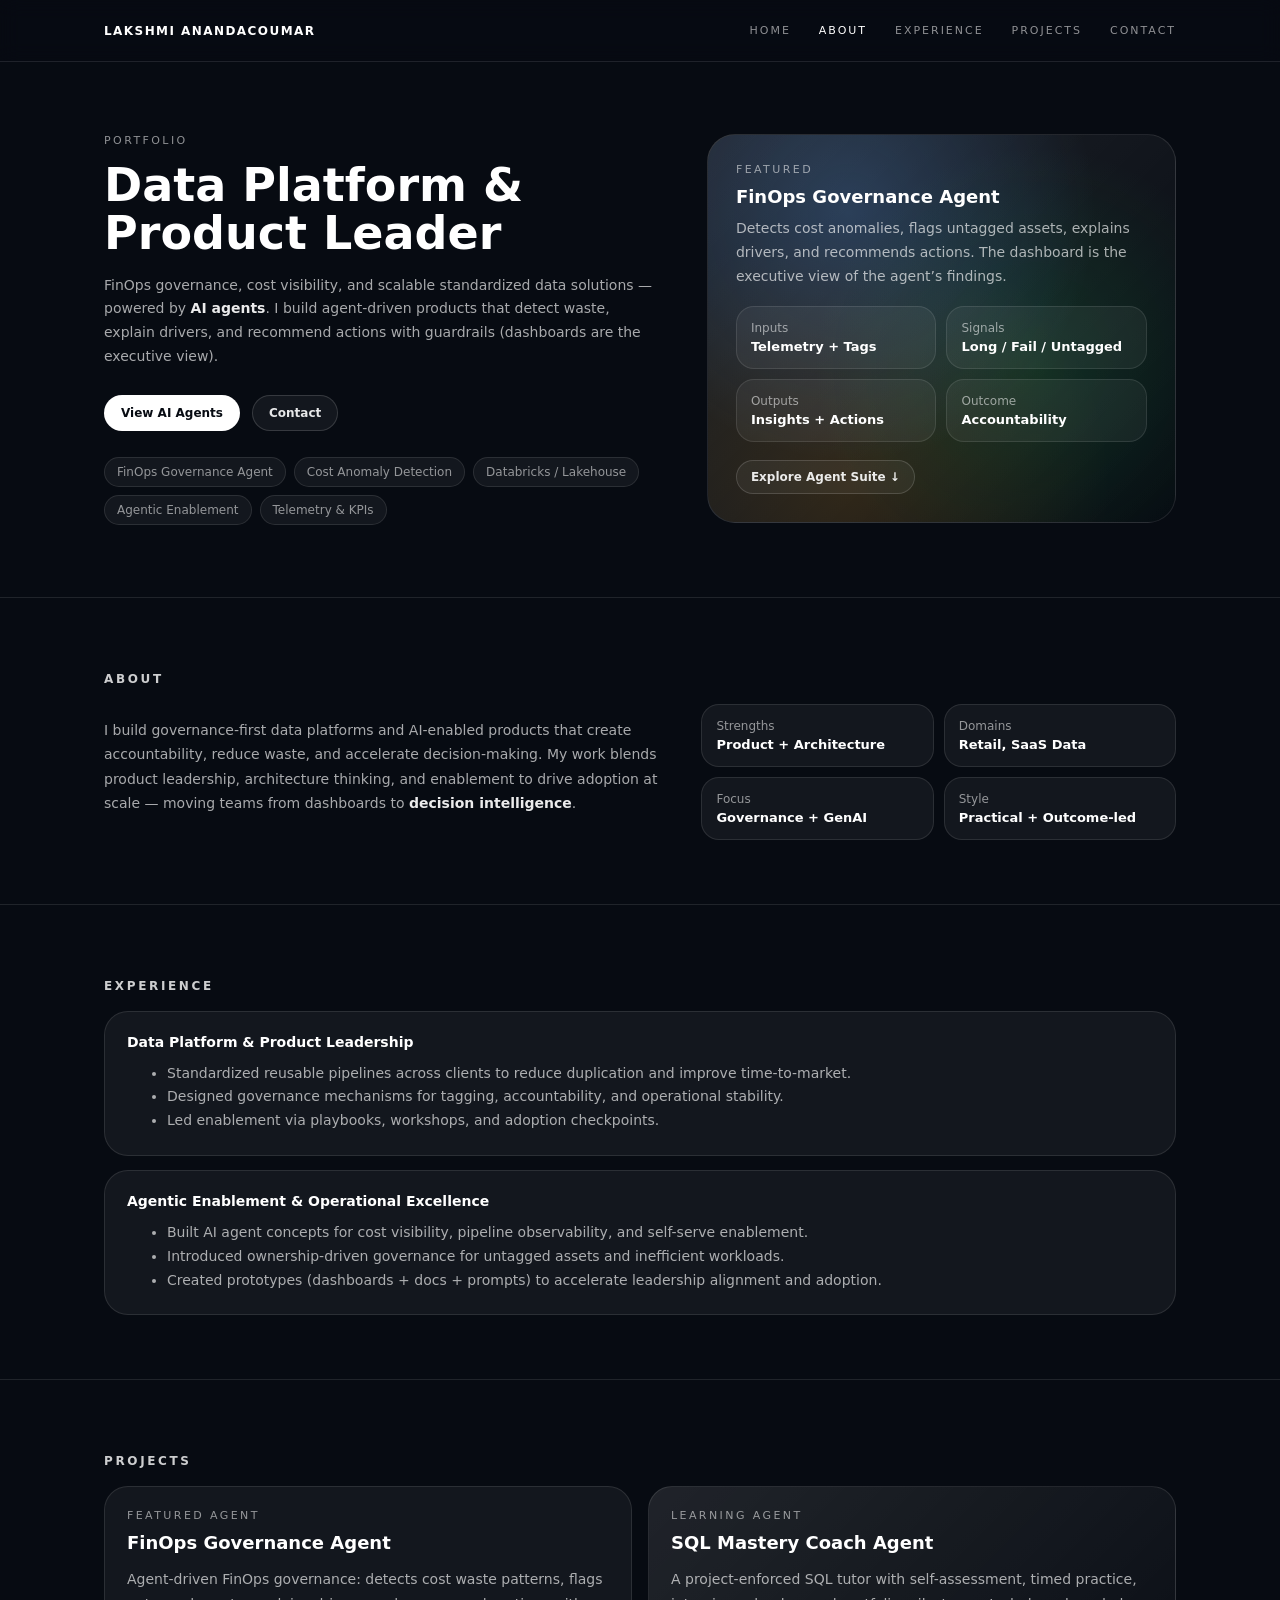
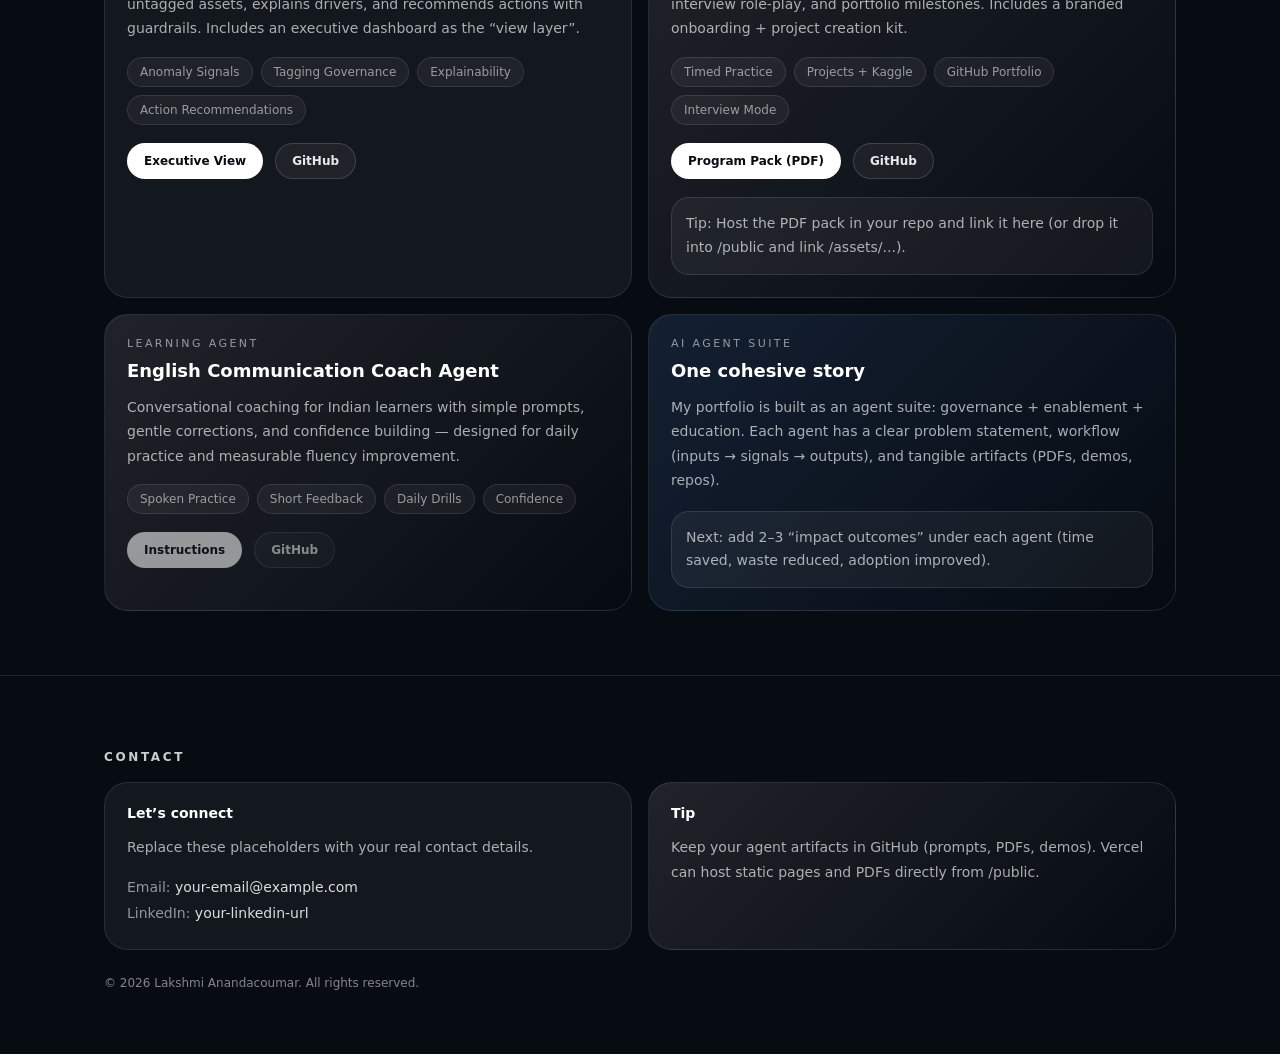
==== index.html @ 262a491d "Add files via upload" ====
<!doctype html>
<html lang="en">
<head>
  <meta charset="UTF-8" />
  <meta name="viewport" content="width=device-width, initial-scale=1.0" />
  <title>Lakshmi Anandacoumar | Portfolio</title>
  <meta name="description" content="Portfolio of Lakshmi Anandacoumar — Data Platform & Product Leader (FinOps, Governance, Retail Analytics, GenAI Agents)." />
  <link rel="stylesheet" href="styles.css" />
</head>

<body>
  <!-- Top Nav -->
  <header class="topbar" id="top">
    <div class="container topbar-inner">
      <div class="brand">LAKSHMI ANANDACOUMAR</div>

      <nav class="nav">
        <a href="#home" class="nav-link active">HOME</a>
        <a href="#about" class="nav-link">ABOUT</a>
        <a href="#experience" class="nav-link">EXPERIENCE</a>
        <a href="#projects" class="nav-link">PROJECTS</a>
        <a href="#contact" class="nav-link">CONTACT</a>
      </nav>

      <button class="hamburger" id="hamburger" aria-label="Open menu">
        <span></span><span></span><span></span>
      </button>
    </div>

    <!-- Mobile menu -->
    <div class="mobile-nav" id="mobileNav">
      <a href="#home" class="mobile-link">HOME</a>
      <a href="#about" class="mobile-link">ABOUT</a>
      <a href="#experience" class="mobile-link">EXPERIENCE</a>
      <a href="#projects" class="mobile-link">PROJECTS</a>
      <a href="#contact" class="mobile-link">CONTACT</a>
    </div>
  </header>

  <!-- HERO -->
  <section id="home" class="section hero">
    <div class="container hero-grid">
      <div class="hero-left">
        <div class="eyebrow">PORTFOLIO</div>
        <h1 class="hero-title">Data Platform & Product Leader</h1>
        <p class="hero-subtitle">
          FinOps governance, cost visibility, and scalable standardized data solutions — powered by <span class="em">AI agents</span>.
          I build agent-driven products that detect waste, explain drivers, and recommend actions with guardrails (dashboards are the executive view).
        </p>

        <div class="hero-cta">
          <a class="btn primary" href="#projects">View AI Agents</a>
          <a class="btn ghost" href="#contact">Contact</a>
        </div>

        <div class="chips">
          <span class="chip">FinOps Governance Agent</span>
          <span class="chip">Cost Anomaly Detection</span>
          <span class="chip">Databricks / Lakehouse</span>
          <span class="chip">Agentic Enablement</span>
          <span class="chip">Telemetry & KPIs</span>
        </div>
      </div>

      <div class="hero-right">
        <div class="glass-card">
          <div class="card-eyebrow">FEATURED</div>
          <div class="card-title">FinOps Governance Agent</div>
          <div class="card-text">
            Detects cost anomalies, flags untagged assets, explains drivers, and recommends actions.
            The dashboard is the executive view of the agent’s findings.
          </div>

          <div class="mini-grid">
            <div class="mini">
              <div class="mini-k">Inputs</div>
              <div class="mini-v">Telemetry + Tags</div>
            </div>
            <div class="mini">
              <div class="mini-k">Signals</div>
              <div class="mini-v">Long / Fail / Untagged</div>
            </div>
            <div class="mini">
              <div class="mini-k">Outputs</div>
              <div class="mini-v">Insights + Actions</div>
            </div>
            <div class="mini">
              <div class="mini-k">Outcome</div>
              <div class="mini-v">Accountability</div>
            </div>
          </div>

          <a class="btn small ghost" href="#projects">Explore Agent Suite ↓</a>
        </div>
      </div>
    </div>
  </section>

  <!-- ABOUT -->
  <section id="about" class="section">
    <div class="container">
      <h2 class="section-title">ABOUT</h2>
      <div class="two-col">
        <p class="text">
          I build governance-first data platforms and AI-enabled products that create accountability,
          reduce waste, and accelerate decision-making. My work blends product leadership, architecture
          thinking, and enablement to drive adoption at scale — moving teams from dashboards to <span class="em">decision intelligence</span>.
        </p>

        <div class="stat-grid">
          <div class="stat">
            <div class="stat-k">Strengths</div>
            <div class="stat-v">Product + Architecture</div>
          </div>
          <div class="stat">
            <div class="stat-k">Domains</div>
            <div class="stat-v">Retail, SaaS Data</div>
          </div>
          <div class="stat">
            <div class="stat-k">Focus</div>
            <div class="stat-v">Governance + GenAI</div>
          </div>
          <div class="stat">
            <div class="stat-k">Style</div>
            <div class="stat-v">Practical + Outcome-led</div>
          </div>
        </div>
      </div>
    </div>
  </section>

  <!-- EXPERIENCE -->
  <section id="experience" class="section">
    <div class="container">
      <h2 class="section-title">EXPERIENCE</h2>

      <div class="stack">
        <div class="panel">
          <div class="panel-title">Data Platform & Product Leadership</div>
          <ul class="list">
            <li>Standardized reusable pipelines across clients to reduce duplication and improve time-to-market.</li>
            <li>Designed governance mechanisms for tagging, accountability, and operational stability.</li>
            <li>Led enablement via playbooks, workshops, and adoption checkpoints.</li>
          </ul>
        </div>

        <div class="panel">
          <div class="panel-title">Agentic Enablement & Operational Excellence</div>
          <ul class="list">
            <li>Built AI agent concepts for cost visibility, pipeline observability, and self-serve enablement.</li>
            <li>Introduced ownership-driven governance for untagged assets and inefficient workloads.</li>
            <li>Created prototypes (dashboards + docs + prompts) to accelerate leadership alignment and adoption.</li>
          </ul>
        </div>
      </div>
    </div>
  </section>

  <!-- PROJECTS -->
  <section id="projects" class="section">
    <div class="container">
      <h2 class="section-title">PROJECTS</h2>

      <div class="cards">
        <!-- Featured agent -->
        <div class="project-card">
          <div class="card-eyebrow">FEATURED AGENT</div>
          <div class="card-title">FinOps Governance Agent</div>
          <p class="text">
            Agent-driven FinOps governance: detects cost waste patterns, flags untagged assets, explains drivers,
            and recommends actions with guardrails. Includes an executive dashboard as the “view layer”.
          </p>

          <div class="chips tight">
            <span class="chip">Anomaly Signals</span>
            <span class="chip">Tagging Governance</span>
            <span class="chip">Explainability</span>
            <span class="chip">Action Recommendations</span>
          </div>

          <div class="actions">
            <a class="btn primary" target="_blank" rel="noreferrer"
               href="https://finops-cost-governance-dashboard.vercel.app">Executive View</a>

            <a class="btn ghost" target="_blank" rel="noreferrer"
               href="https://github.com/Lakshmi-AI-Data/finops-cost-governance-dashboard">GitHub</a>
          </div>
        </div>

        <!-- SQL agent -->
        <div class="project-card subtle">
          <div class="card-eyebrow">LEARNING AGENT</div>
          <div class="card-title">SQL Mastery Coach Agent</div>
          <p class="text">
            A project-enforced SQL tutor with self-assessment, timed practice, interview role-play, and portfolio milestones.
            Includes a branded onboarding + project creation kit.
          </p>
          <div class="chips tight">
            <span class="chip">Timed Practice</span>
            <span class="chip">Projects + Kaggle</span>
            <span class="chip">GitHub Portfolio</span>
            <span class="chip">Interview Mode</span>
          </div>
          <div class="actions">
            <a class="btn primary" target="_blank" rel="noreferrer" href="https://interactive-ai-tutor-agents.vercel.app/">Program Pack (PDF)</a>
            <a class="btn ghost" target="_blank" rel="noreferrer" href="https://github.com/Lakshmi-AI-Data/interactive-ai-tutor-agents">GitHub</a>
          </div>
          <div class="hint">
            Tip: Host the PDF pack in your repo and link it here (or drop it into /public and link /assets/...).
          </div>
        </div>

        <!-- English agent -->
        <div class="project-card subtle">
          <div class="card-eyebrow">LEARNING AGENT</div>
          <div class="card-title">English Communication Coach Agent</div>
          <p class="text">
            Conversational coaching for Indian learners with simple prompts, gentle corrections, and confidence building —
            designed for daily practice and measurable fluency improvement.
          </p>
          <div class="chips tight">
            <span class="chip">Spoken Practice</span>
            <span class="chip">Short Feedback</span>
            <span class="chip">Daily Drills</span>
            <span class="chip">Confidence</span>
          </div>
          <div class="actions">
            <a class="btn primary" target="_blank" rel="noreferrer" href="#" aria-disabled="true">Instructions</a>
            <a class="btn ghost" target="_blank" rel="noreferrer" href="#" aria-disabled="true">GitHub</a>
          </div>
        </div>

        <!-- Suite summary card -->
        <div class="project-card suite">
          <div class="card-eyebrow">AI AGENT SUITE</div>
          <div class="card-title">One cohesive story</div>
          <p class="text">
            My portfolio is built as an agent suite: governance + enablement + education.
            Each agent has a clear problem statement, workflow (inputs → signals → outputs), and tangible artifacts (PDFs, demos, repos).
          </p>
          <div class="hint">
            Next: add 2–3 “impact outcomes” under each agent (time saved, waste reduced, adoption improved).
          </div>
        </div>

      </div>
    </div>
  </section>

  <!-- CONTACT -->
  <section id="contact" class="section">
    <div class="container">
      <h2 class="section-title">CONTACT</h2>

      <div class="cards">
        <div class="project-card">
          <div class="panel-title">Let’s connect</div>
          <p class="text">Replace these placeholders with your real contact details.</p>

          <div class="contact">
            <div><span class="muted">Email:</span> <span>your-email@example.com</span></div>
            <div><span class="muted">LinkedIn:</span> <span>your-linkedin-url</span></div>
          </div>
        </div>

        <div class="project-card subtle">
          <div class="panel-title">Tip</div>
          <p class="text">
            Keep your agent artifacts in GitHub (prompts, PDFs, demos). Vercel can host static pages and PDFs directly from /public.
          </p>
        </div>
      </div>

      <footer class="footer">
        © <span id="year"></span> Lakshmi Anandacoumar. All rights reserved.
      </footer>
    </div>
  </section>

  <script src="script.js"></script>
</body>
</html>
---- styles.css ----
:root{
  --bg:#070b12;
  --panel: rgba(255,255,255,.05);
  --panel2: rgba(255,255,255,.07);
  --border: rgba(255,255,255,.10);
  --muted: rgba(255,255,255,.65);
  --muted2: rgba(255,255,255,.55);
  --text: #ffffff;
}

*{ box-sizing:border-box; }
html{ scroll-behavior:smooth; }
body{
  margin:0;
  font-family: ui-sans-serif, system-ui, -apple-system, Segoe UI, Roboto, Helvetica, Arial;
  background: var(--bg);
  color: var(--text);
}

.container{
  max-width: 1120px;
  margin: 0 auto;
  padding: 0 24px;
}

/* Topbar */
.topbar{
  position: sticky;
  top: 0;
  z-index: 50;
  border-bottom: 1px solid var(--border);
  background: rgba(7,11,18,.72);
  backdrop-filter: blur(10px);
}
.topbar-inner{
  display:flex;
  align-items:center;
  justify-content:space-between;
  padding: 16px 24px;
}
.brand{
  font-size: 12px;
  letter-spacing: .12em;
  text-transform: uppercase;
  font-weight: 700;
}
.nav{
  display:flex;
  gap: 28px;
}
.nav-link{
  font-size: 11px;
  letter-spacing: .18em;
  text-transform: uppercase;
  color: var(--muted2);
  text-decoration:none;
  padding: 8px 0;
}
.nav-link:hover{ color: #fff; }
.nav-link.active{ color: #fff; }

.hamburger{
  display:none;
  width: 42px;
  height: 38px;
  border: 1px solid var(--border);
  background: var(--panel);
  border-radius: 999px;
  cursor:pointer;
  gap: 4px;
  padding: 10px 12px;
}
.hamburger span{
  display:block;
  height: 2px;
  width: 100%;
  background: rgba(255,255,255,.7);
  border-radius: 999px;
}

/* Mobile nav */
.mobile-nav{
  display:none;
  border-top: 1px solid var(--border);
  padding: 10px 24px 18px;
}
.mobile-link{
  display:block;
  padding: 10px 0;
  font-size: 11px;
  letter-spacing: .18em;
  text-transform: uppercase;
  color: var(--muted2);
  text-decoration:none;
}
.mobile-link:hover{ color:#fff; }

/* Sections */
.section{
  border-top: 1px solid var(--border);
  padding: 64px 0;
}
.hero{
  border-top: none;
  padding: 72px 0;
}
.section-title{
  font-size: 12px;
  letter-spacing: .22em;
  font-weight: 800;
  color: rgba(255,255,255,.8);
}
.eyebrow{
  font-size: 11px;
  letter-spacing: .22em;
  text-transform: uppercase;
  color: var(--muted2);
}

.hero-grid{
  display:grid;
  grid-template-columns: 1.2fr 1fr;
  gap: 40px;
  align-items: start;
}
.hero-title{
  margin: 14px 0 0;
  font-size: 46px;
  line-height: 1.05;
}
.hero-subtitle{
  margin-top: 16px;
  color: var(--muted);
  max-width: 560px;
  font-size: 14px;
  line-height: 1.7;
}

.hero-cta{ margin-top: 26px; display:flex; gap: 12px; flex-wrap:wrap; }

.chips{ margin-top: 26px; display:flex; gap: 8px; flex-wrap:wrap; }
.chips.tight{ margin-top: 16px; }
.chip{
  border: 1px solid var(--border);
  background: var(--panel);
  padding: 7px 12px;
  border-radius: 999px;
  font-size: 12px;
  color: var(--muted2);
}

/* Cards */
.glass-card{
  position: relative;
  overflow:hidden;
  border-radius: 28px;
  border: 1px solid var(--border);
  background: linear-gradient(135deg, rgba(255,255,255,.10), rgba(255,255,255,0));
  padding: 28px;
}
.glass-card::before{
  content:"";
  position:absolute;
  inset:0;
  background:
    radial-gradient(circle at 30% 20%, rgba(96,165,250,.25), transparent 55%),
    radial-gradient(circle at 70% 60%, rgba(34,197,94,.16), transparent 55%),
    radial-gradient(circle at 30% 90%, rgba(245,158,11,.14), transparent 55%);
  pointer-events:none;
}
.glass-card > *{ position:relative; }

.card-eyebrow{
  font-size: 11px;
  letter-spacing: .22em;
  text-transform: uppercase;
  color: var(--muted2);
}
.card-title{
  margin-top: 10px;
  font-size: 18px;
  font-weight: 800;
}
.card-text{
  margin-top: 10px;
  font-size: 14px;
  line-height: 1.7;
  color: var(--muted);
}

.mini-grid{
  margin-top: 18px;
  display:grid;
  grid-template-columns: 1fr 1fr;
  gap: 10px;
}
.mini{
  border-radius: 18px;
  border: 1px solid var(--border);
  background: var(--panel);
  padding: 14px;
}
.mini-k{ font-size: 12px; color: var(--muted2); }
.mini-v{ margin-top: 4px; font-size: 13px; font-weight: 700; }

.two-col{
  margin-top: 18px;
  display:grid;
  grid-template-columns: 1.2fr 1fr;
  gap: 28px;
}
.text{
  color: var(--muted);
  font-size: 14px;
  line-height: 1.75;
}

.stat-grid{
  display:grid;
  grid-template-columns: 1fr 1fr;
  gap: 10px;
}
.stat{
  border-radius: 18px;
  border: 1px solid var(--border);
  background: var(--panel);
  padding: 14px;
}
.stat-k{ font-size: 12px; color: var(--muted2); }
.stat-v{ margin-top: 4px; font-size: 13px; font-weight: 700; }

.stack{ margin-top: 18px; display:grid; gap: 14px; }
.panel{
  border-radius: 24px;
  border: 1px solid var(--border);
  background: var(--panel);
  padding: 22px;
}
.panel-title{ font-weight: 800; font-size: 14px; }
.list{ margin: 12px 0 0; color: var(--muted); font-size: 14px; line-height: 1.7; }

.cards{
  margin-top: 18px;
  display:grid;
  grid-template-columns: 1fr 1fr;
  gap: 16px;
}
.project-card{
  border-radius: 24px;
  border: 1px solid var(--border);
  background: var(--panel);
  padding: 22px;
}
.project-card.subtle{
  background: linear-gradient(135deg, rgba(255,255,255,.10), rgba(255,255,255,0));
}
.actions{
  margin-top: 18px;
  display:flex;
  gap: 12px;
  flex-wrap:wrap;
}
.hint{
  margin-top: 18px;
  border-radius: 18px;
  border: 1px solid var(--border);
  background: var(--panel);
  padding: 14px;
  color: var(--muted);
  font-size: 14px;
  line-height: 1.7;
}

/* Buttons */
.btn{
  display:inline-flex;
  align-items:center;
  justify-content:center;
  gap: 8px;
  padding: 10px 16px;
  border-radius: 999px;
  border: 1px solid transparent;
  text-decoration:none;
  font-size: 12px;
  font-weight: 700;
}
.btn.primary{
  background: #ffffff;
  color: #070b12;
}
.btn.primary:hover{ opacity: .92; }
.btn.ghost{
  background: var(--panel);
  border-color: rgba(255,255,255,.15);
  color: rgba(255,255,255,.9);
}
.btn.ghost:hover{ background: var(--panel2); }
.btn.small{ padding: 9px 14px; font-size: 12px; margin-top: 18px; }

/* Contact */
.contact{ margin-top: 14px; color: rgba(255,255,255,.85); font-size: 14px; line-height: 1.9; }
.muted{ color: var(--muted2); }

.footer{
  margin-top: 26px;
  color: rgba(255,255,255,.5);
  font-size: 12px;
}

/* Responsive */
@media (max-width: 900px){
  .hero-grid{ grid-template-columns: 1fr; }
  .two-col{ grid-template-columns: 1fr; }
  .cards{ grid-template-columns: 1fr; }
  .nav{ display:none; }
  .hamburger{ display:flex; }
}


/* Emphasis inline */
.em{
  color: rgba(255,255,255,.92);
  font-weight: 800;
}

/* Suite card variant */
.project-card.suite{
  background: linear-gradient(135deg, rgba(96,165,250,.14), rgba(255,255,255,0));
}

/* Disabled button (when href is placeholder) */
a[aria-disabled="true"]{
  opacity: .55;
  pointer-events: none;
}
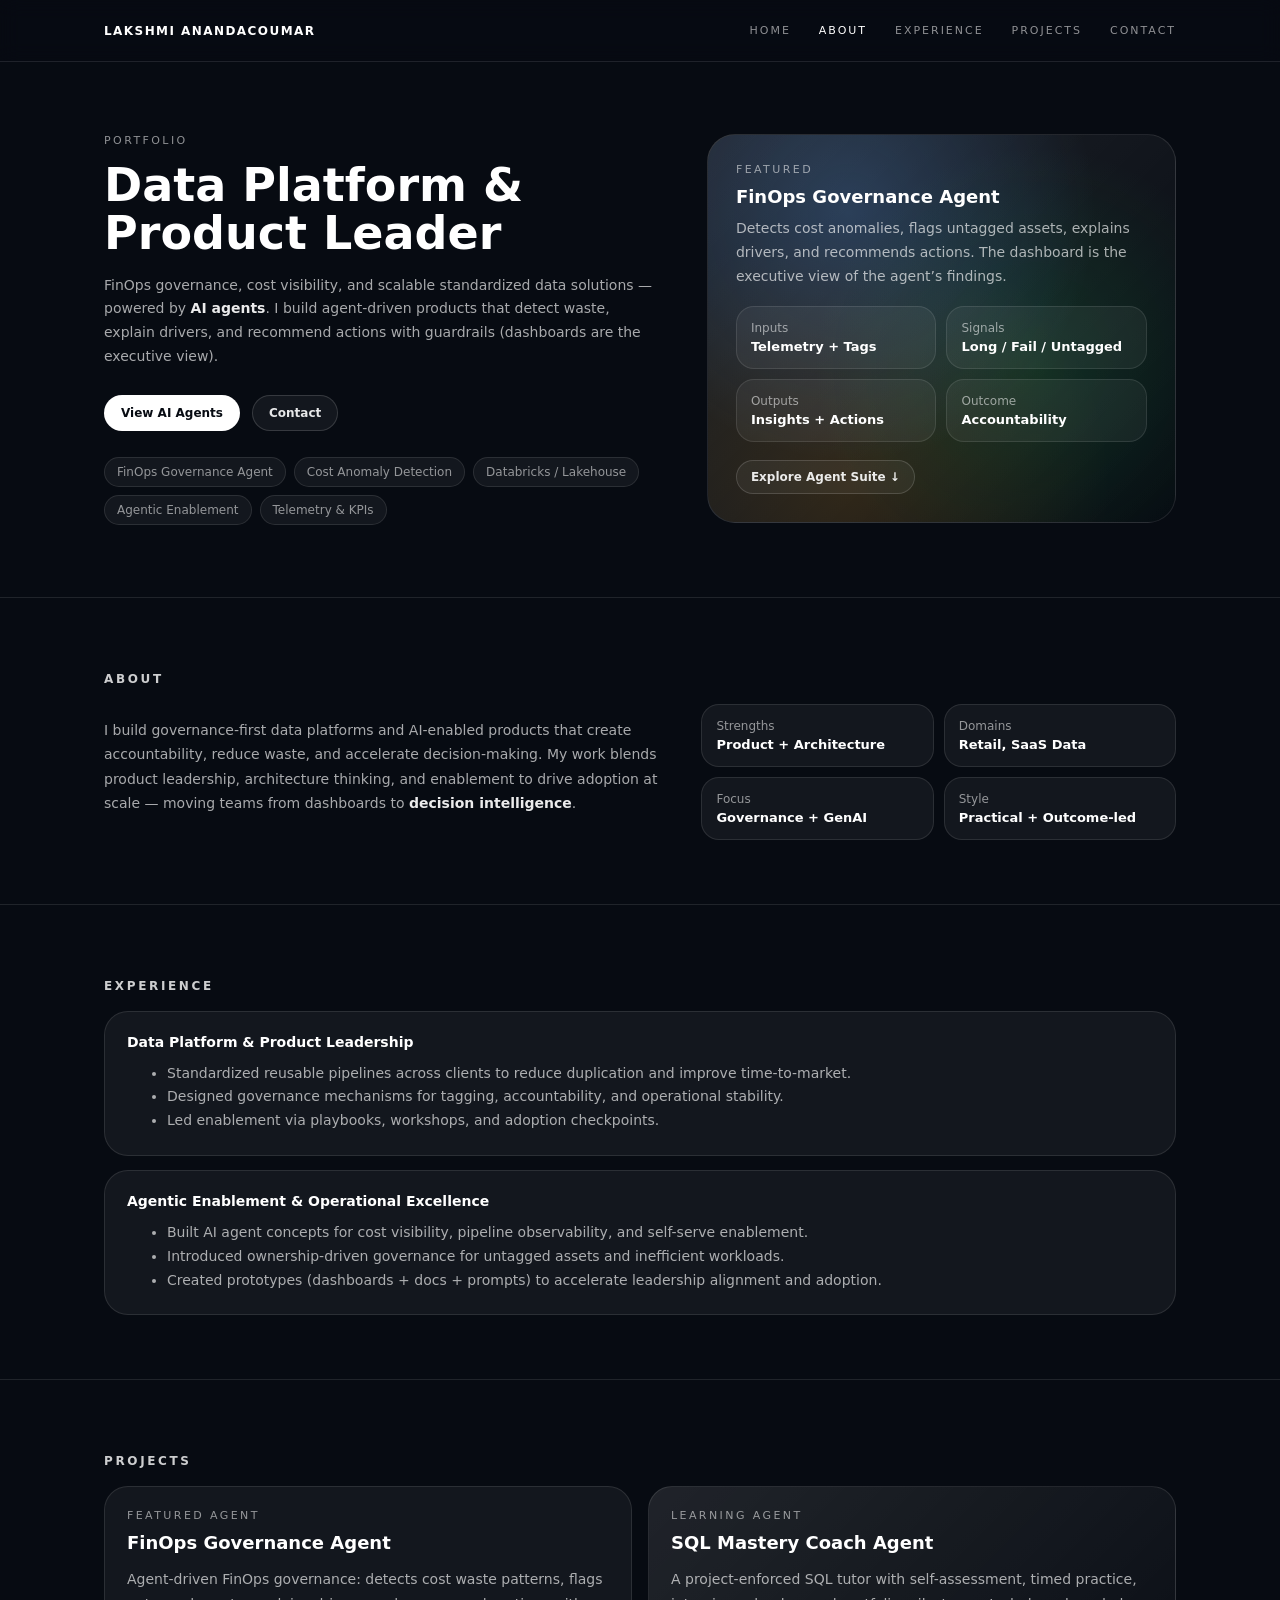
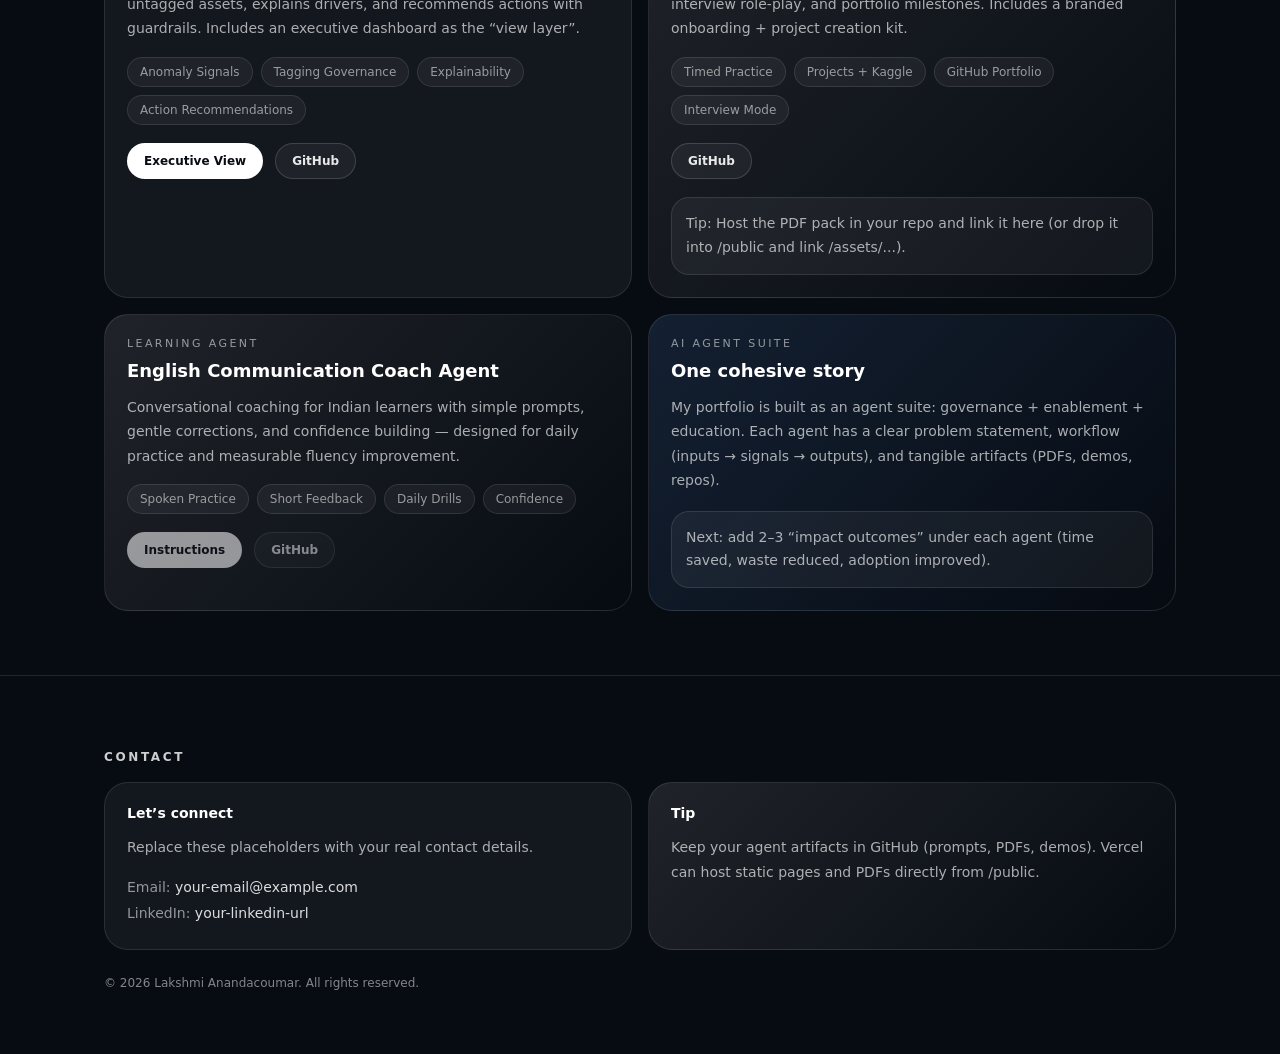
==== commit 1f28ca67: "Add files via upload" ====
--- a/index.html
+++ b/index.html
@@ -202,8 +202,7 @@
             <span class="chip">Interview Mode</span>
           </div>
           <div class="actions">
-            <a class="btn primary" target="_blank" rel="noreferrer" href="https://interactive-ai-tutor-agents.vercel.app/">Program Pack (PDF)</a>
-            <a class="btn ghost" target="_blank" rel="noreferrer" href="https://github.com/Lakshmi-AI-Data/interactive-ai-tutor-agents">GitHub</a>
+           <a class="btn ghost" target="_blank" rel="noreferrer" href="https://github.com/Lakshmi-AI-Data/interactive-ai-tutor-agents">GitHub</a>
           </div>
           <div class="hint">
             Tip: Host the PDF pack in your repo and link it here (or drop it into /public and link /assets/...).
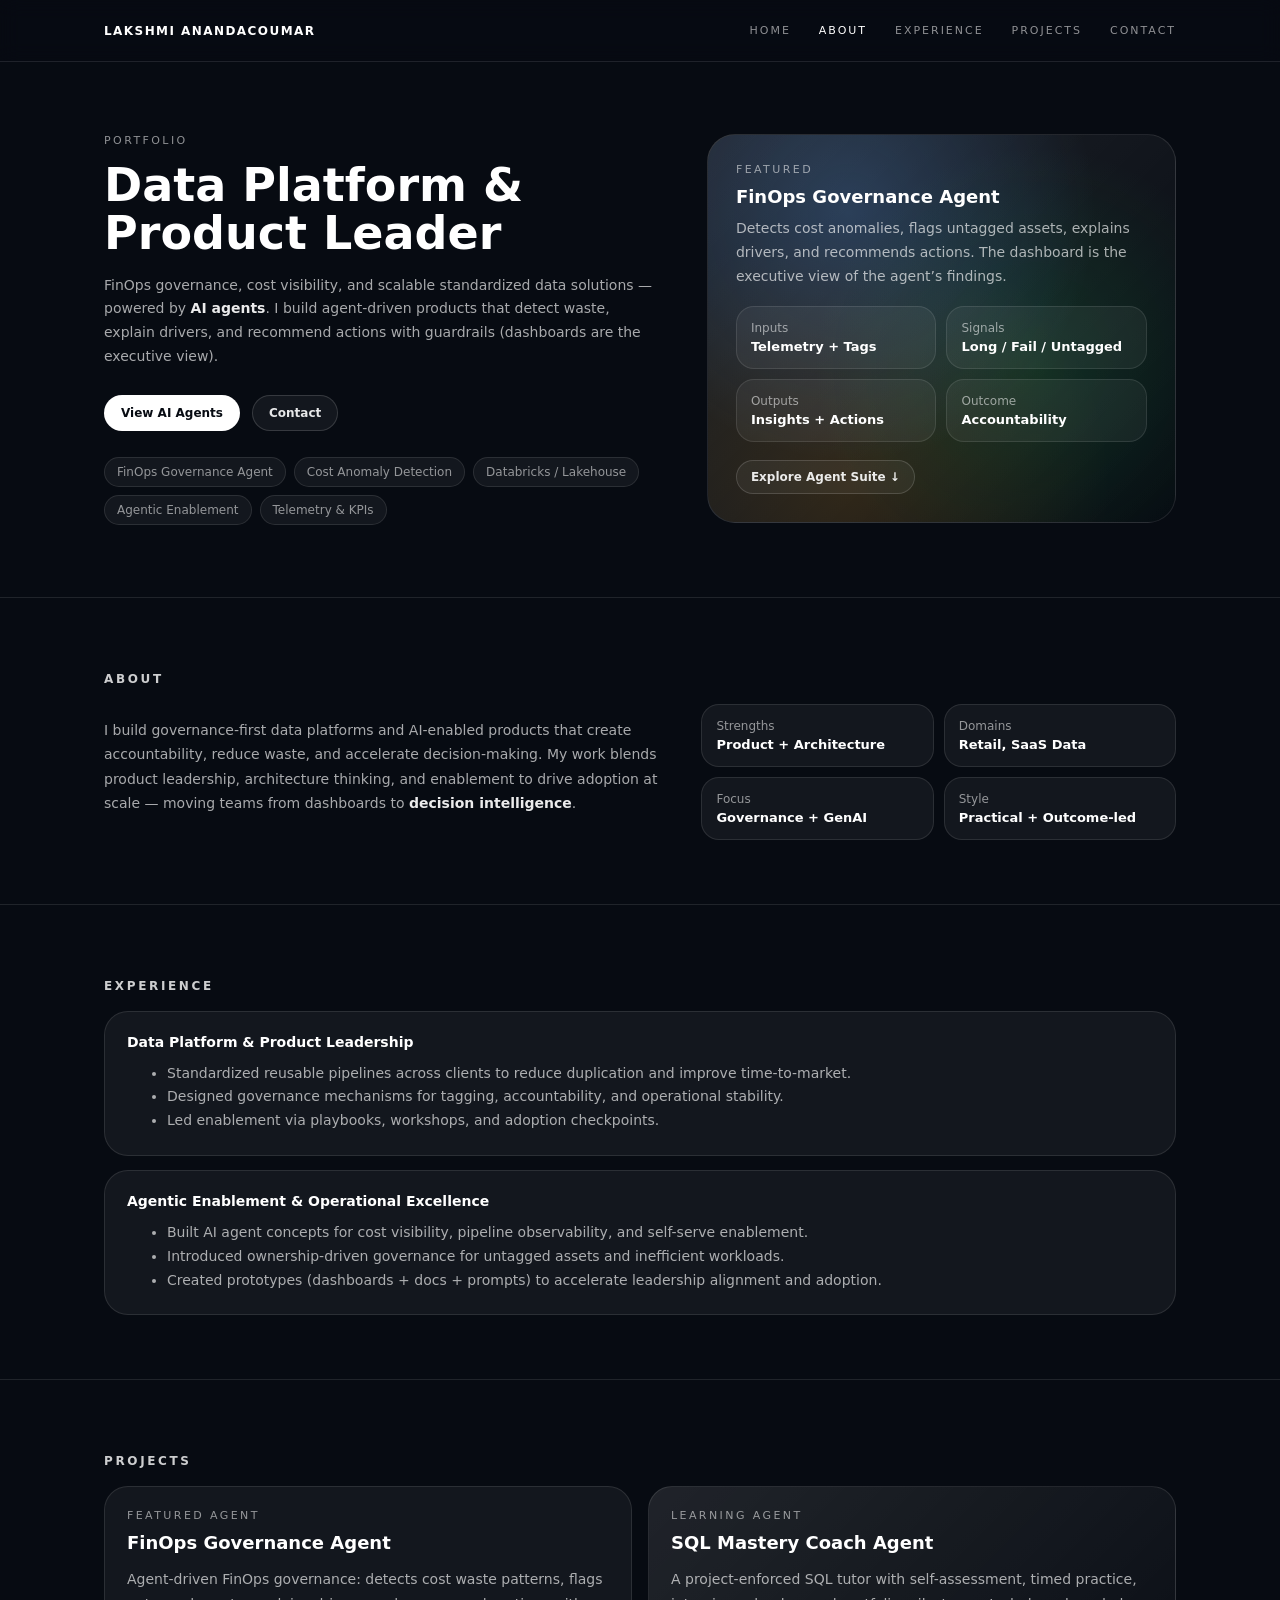
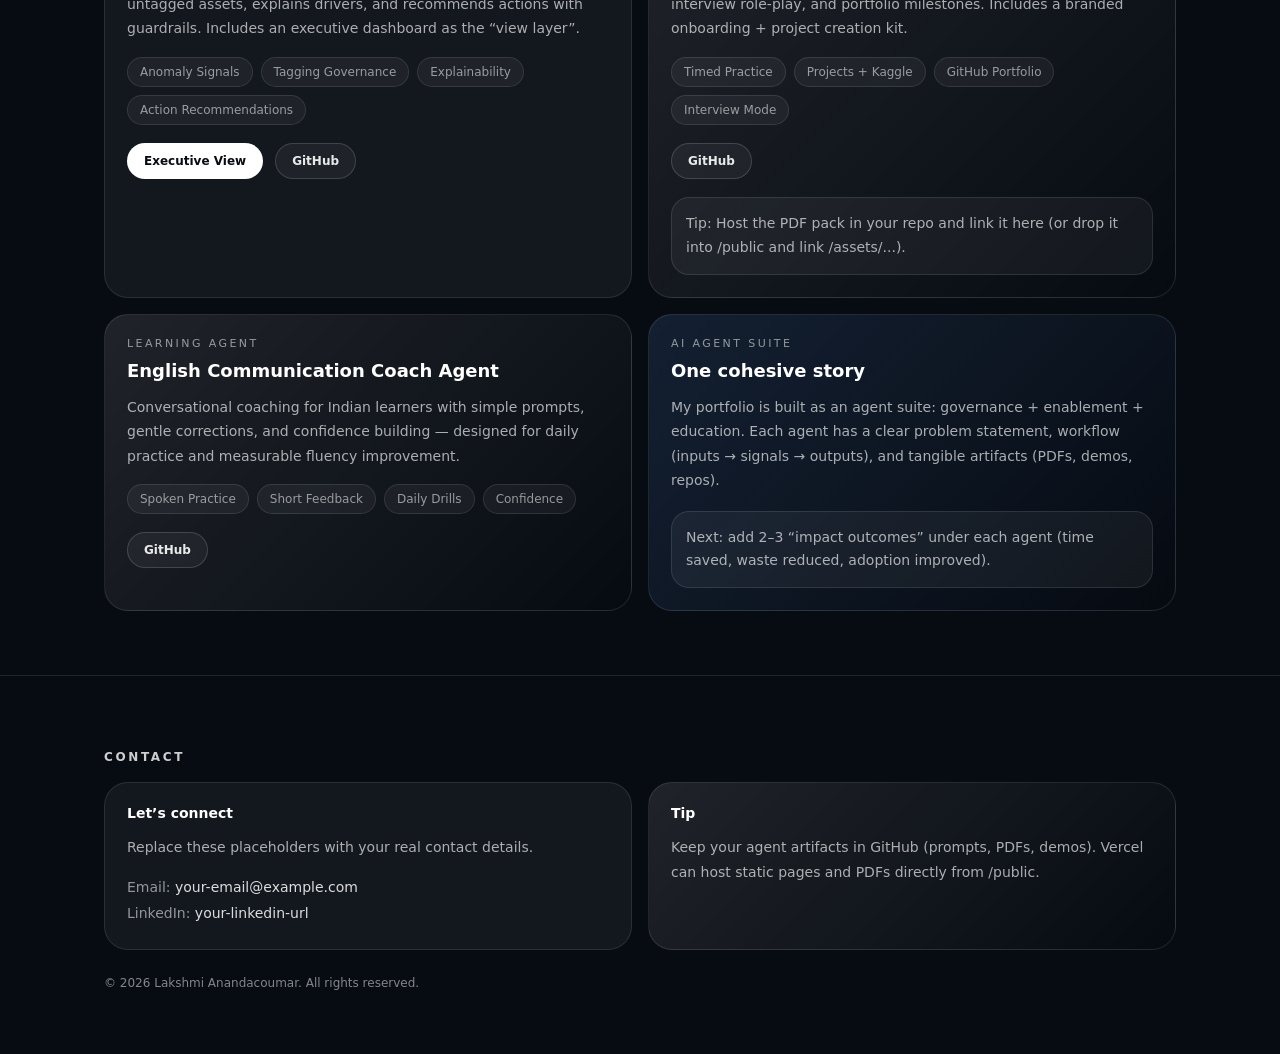
==== commit 6344db4d: "Add files via upload" ====
--- a/index.html
+++ b/index.html
@@ -224,8 +224,7 @@
             <span class="chip">Confidence</span>
           </div>
           <div class="actions">
-            <a class="btn primary" target="_blank" rel="noreferrer" href="#" aria-disabled="true">Instructions</a>
-            <a class="btn ghost" target="_blank" rel="noreferrer" href="#" aria-disabled="true">GitHub</a>
+            <a class="btn ghost" target="_blank" rel="noreferrer" href="https://github.com/Lakshmi-AI-Data/interactive-ai-tutor-agents/tree/main/English%20AI%20TUTORS">GitHub</a>
           </div>
         </div>
 
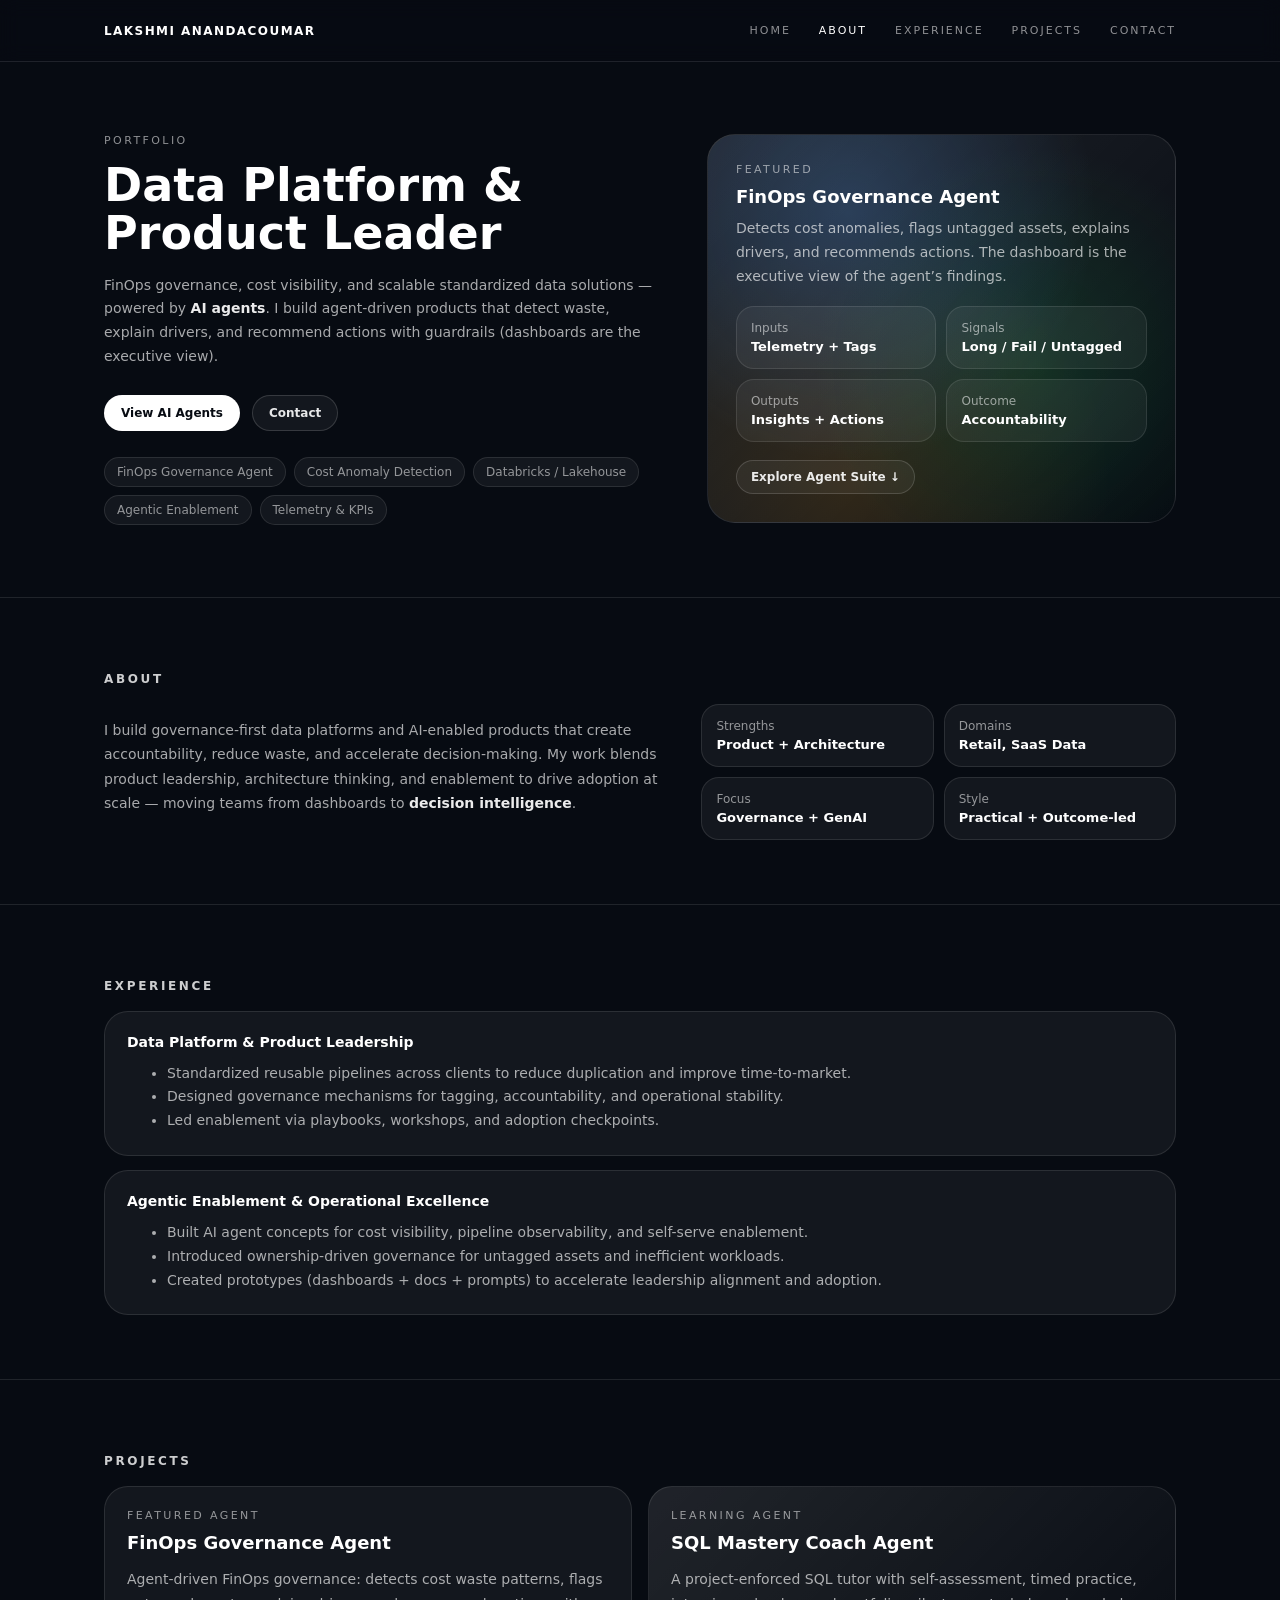
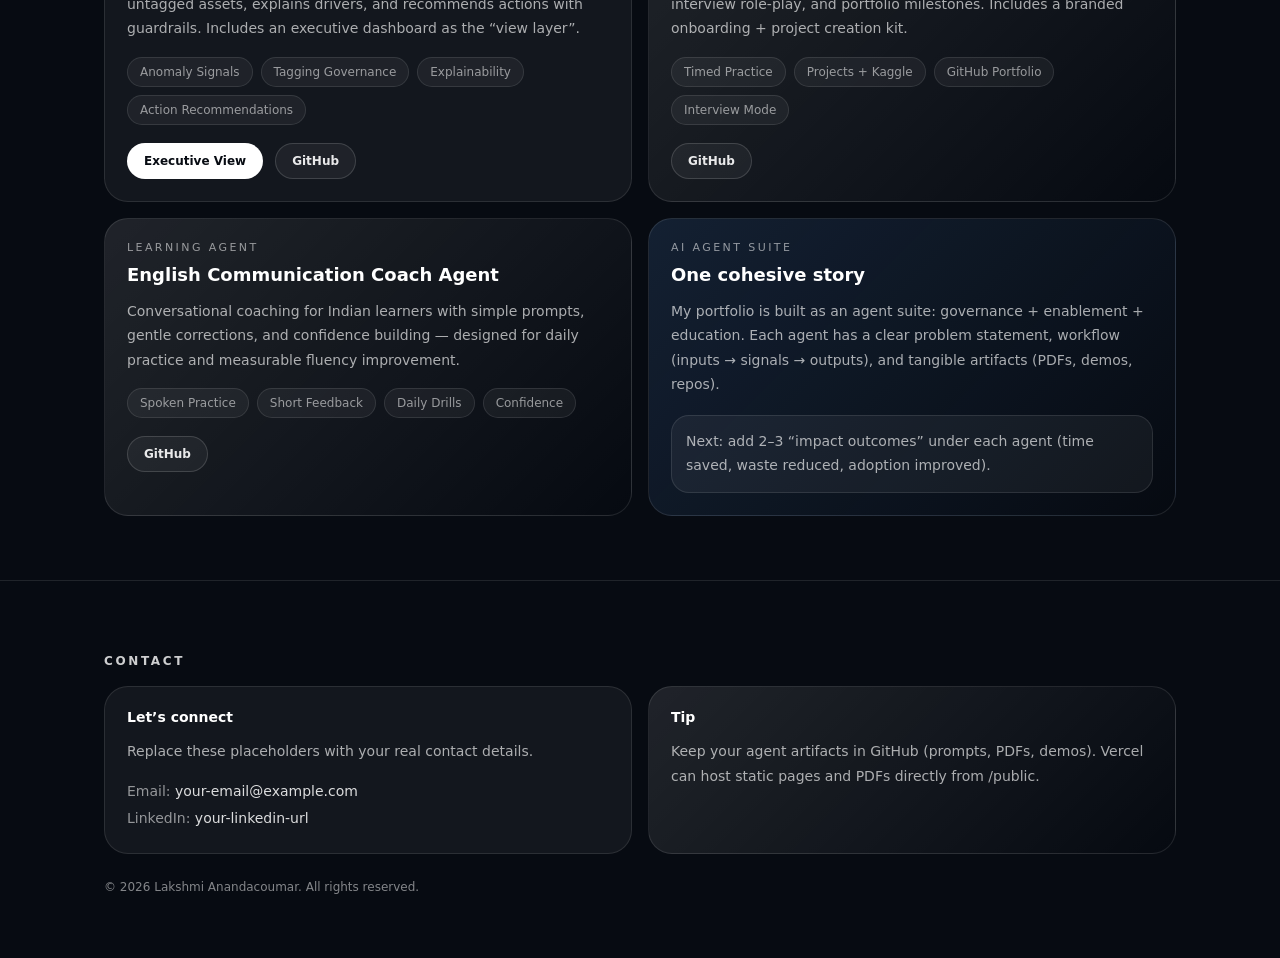
==== commit 7879b150: "Add files via upload" ====
--- a/index.html
+++ b/index.html
@@ -204,9 +204,6 @@
           <div class="actions">
            <a class="btn ghost" target="_blank" rel="noreferrer" href="https://github.com/Lakshmi-AI-Data/interactive-ai-tutor-agents">GitHub</a>
           </div>
-          <div class="hint">
-            Tip: Host the PDF pack in your repo and link it here (or drop it into /public and link /assets/...).
-          </div>
         </div>
 
         <!-- English agent -->
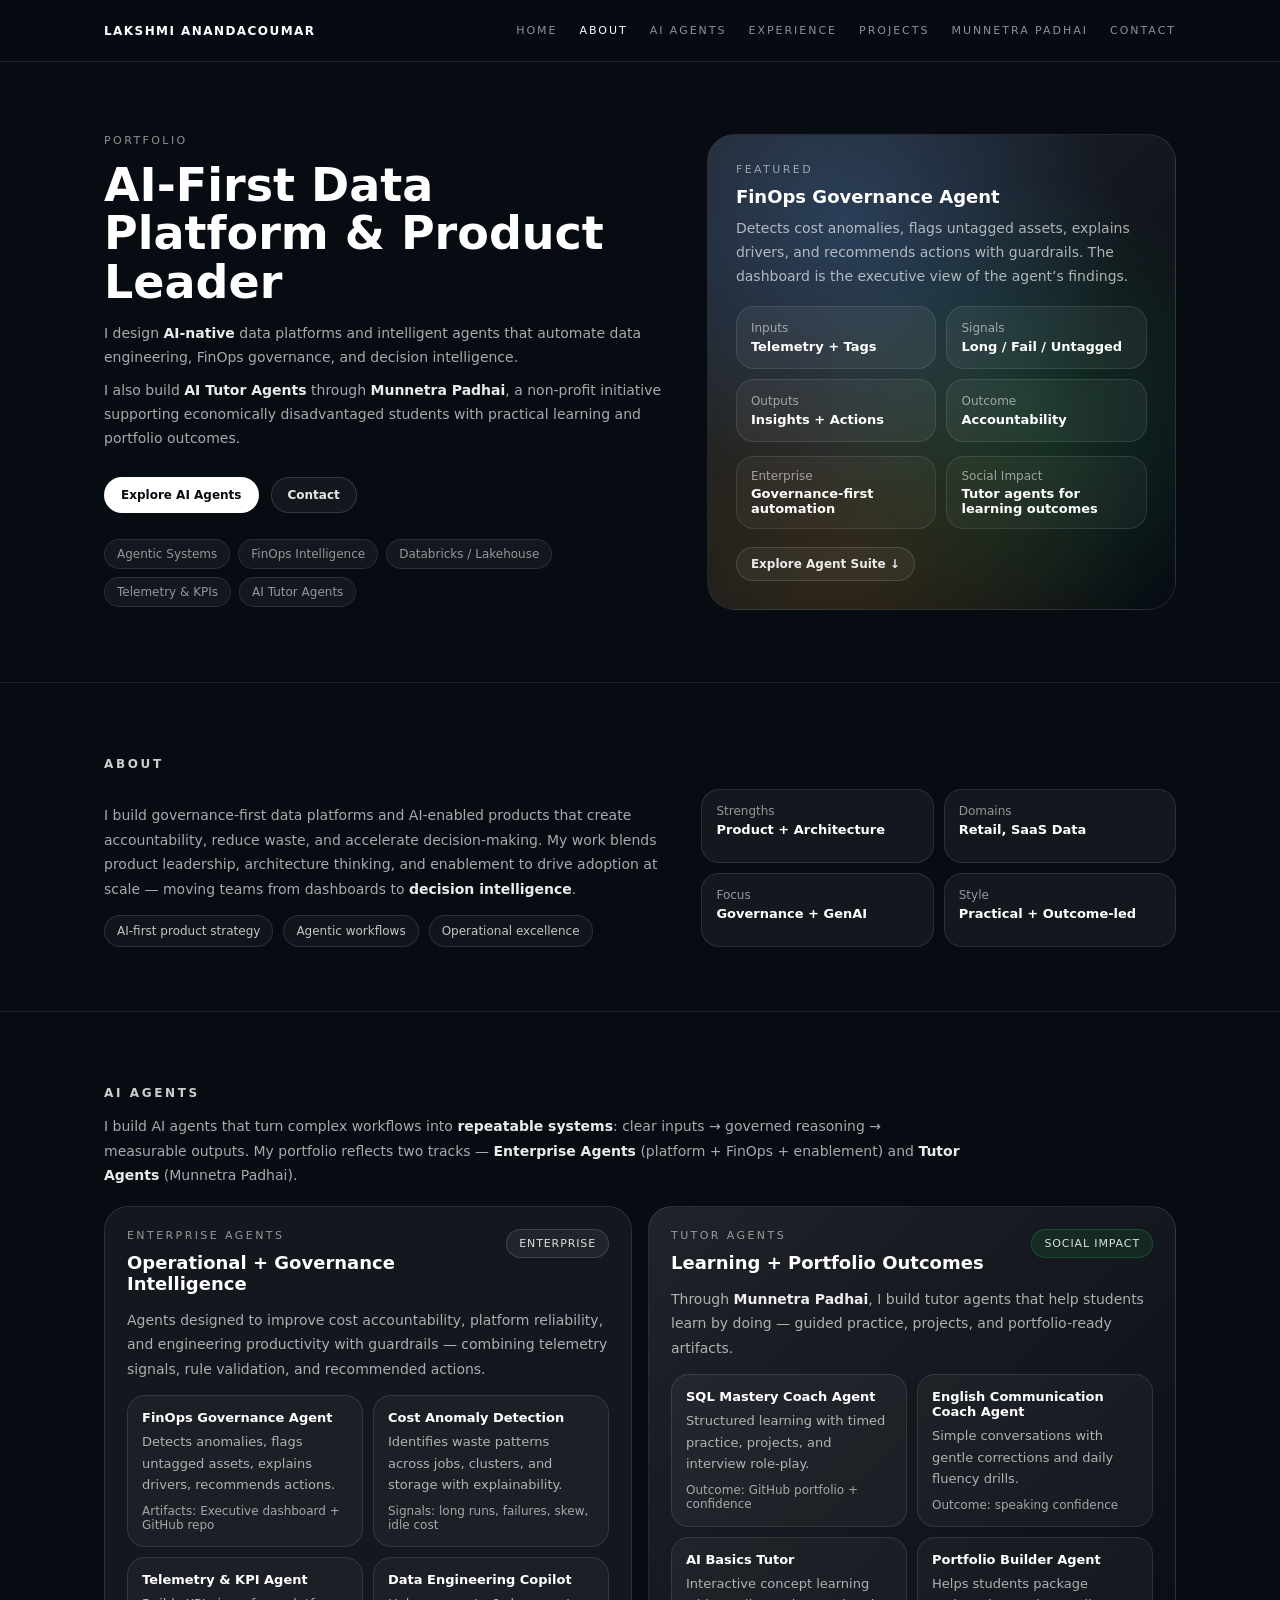
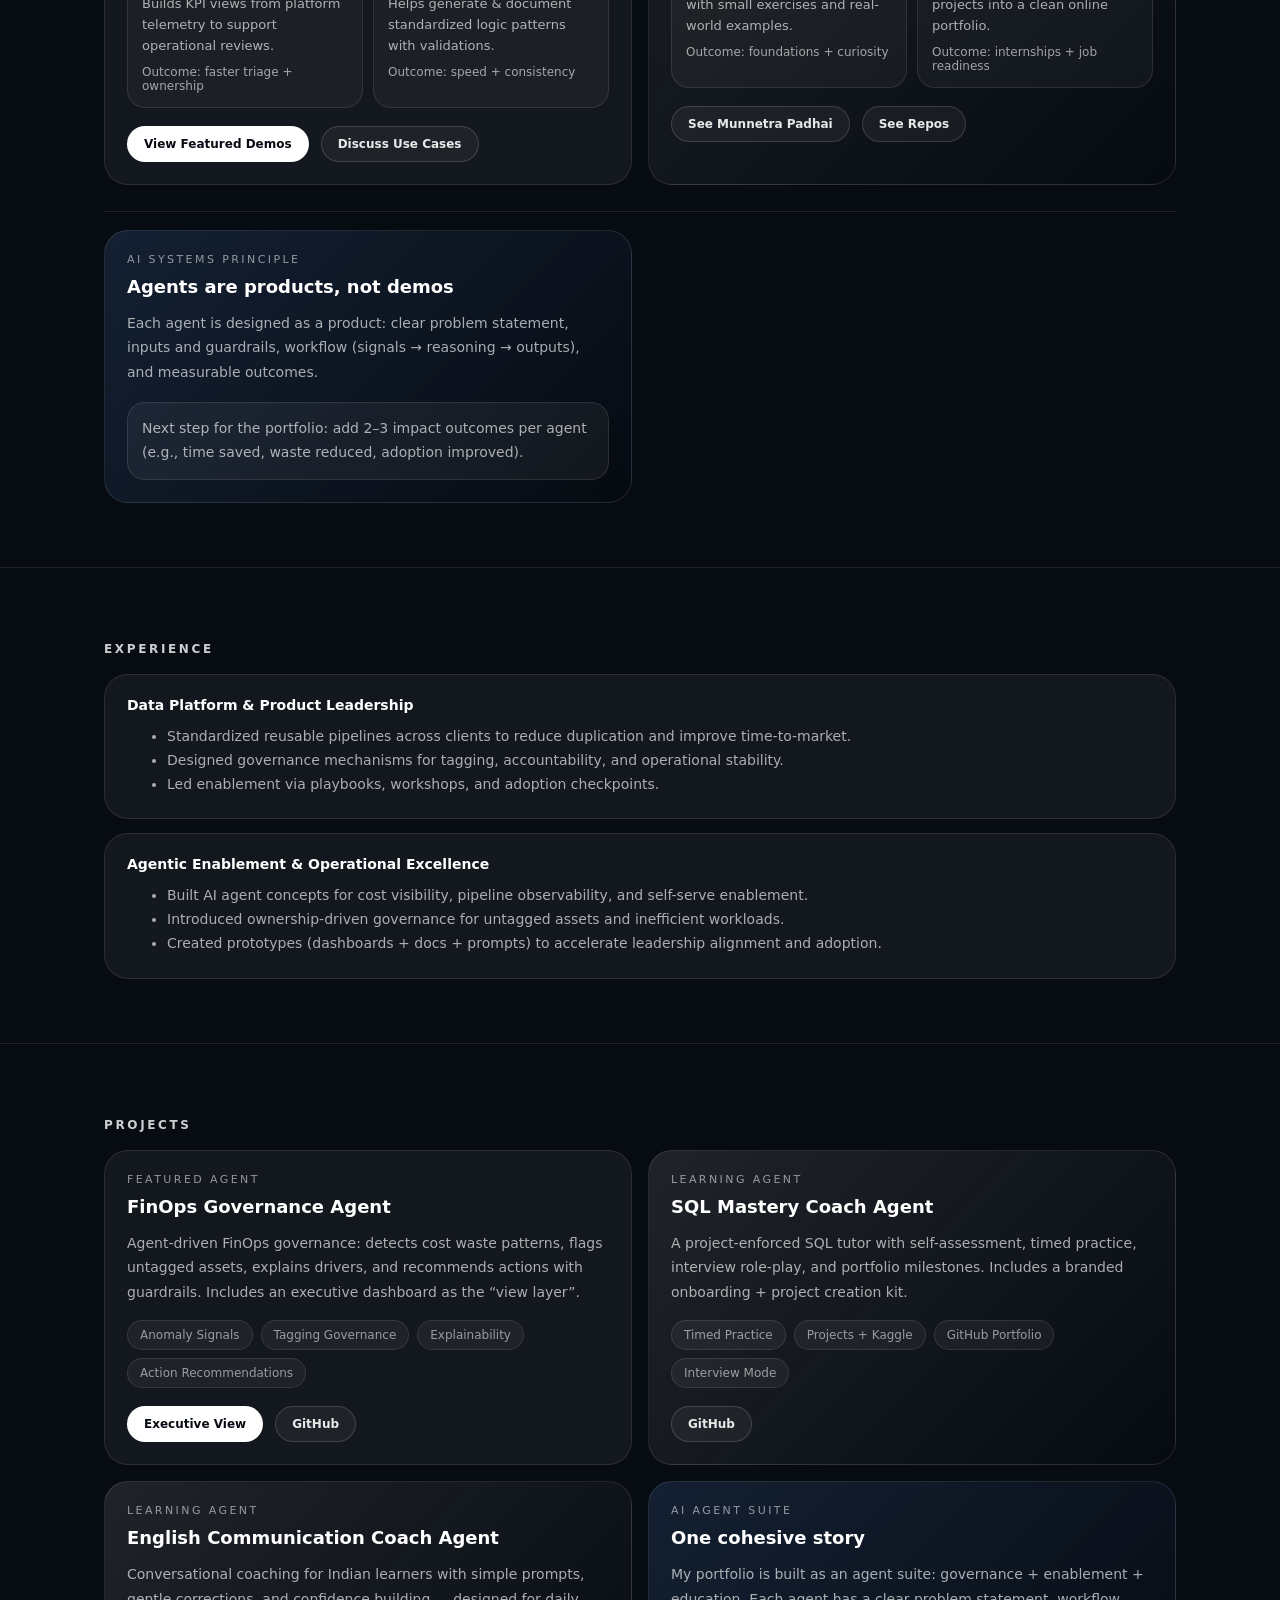
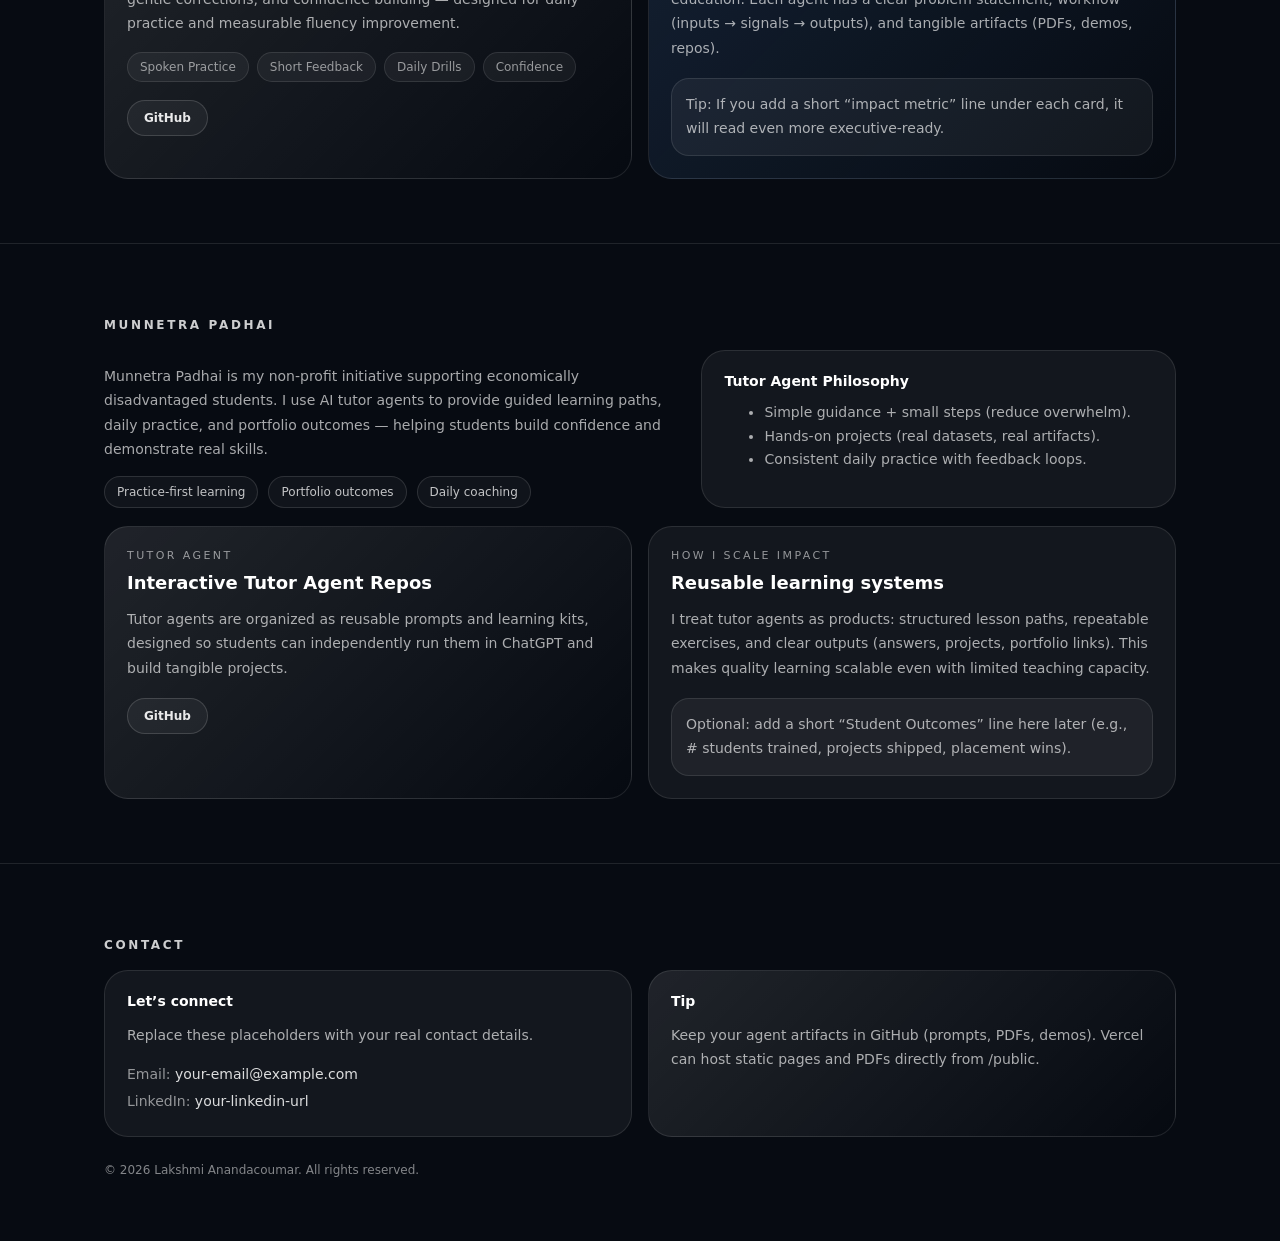
==== commit 93e2d37b: "Add files via upload" ====
--- a/index.html
+++ b/index.html
@@ -1,277 +1,497 @@
-<!doctype html>
-<html lang="en">
-<head>
-  <meta charset="UTF-8" />
-  <meta name="viewport" content="width=device-width, initial-scale=1.0" />
-  <title>Lakshmi Anandacoumar | Portfolio</title>
-  <meta name="description" content="Portfolio of Lakshmi Anandacoumar — Data Platform & Product Leader (FinOps, Governance, Retail Analytics, GenAI Agents)." />
-  <link rel="stylesheet" href="styles.css" />
-</head>
-
-<body>
-  <!-- Top Nav -->
-  <header class="topbar" id="top">
-    <div class="container topbar-inner">
-      <div class="brand">LAKSHMI ANANDACOUMAR</div>
-
-      <nav class="nav">
-        <a href="#home" class="nav-link active">HOME</a>
-        <a href="#about" class="nav-link">ABOUT</a>
-        <a href="#experience" class="nav-link">EXPERIENCE</a>
-        <a href="#projects" class="nav-link">PROJECTS</a>
-        <a href="#contact" class="nav-link">CONTACT</a>
-      </nav>
-
-      <button class="hamburger" id="hamburger" aria-label="Open menu">
-        <span></span><span></span><span></span>
-      </button>
-    </div>
-
-    <!-- Mobile menu -->
-    <div class="mobile-nav" id="mobileNav">
-      <a href="#home" class="mobile-link">HOME</a>
-      <a href="#about" class="mobile-link">ABOUT</a>
-      <a href="#experience" class="mobile-link">EXPERIENCE</a>
-      <a href="#projects" class="mobile-link">PROJECTS</a>
-      <a href="#contact" class="mobile-link">CONTACT</a>
-    </div>
-  </header>
-
-  <!-- HERO -->
-  <section id="home" class="section hero">
-    <div class="container hero-grid">
-      <div class="hero-left">
-        <div class="eyebrow">PORTFOLIO</div>
-        <h1 class="hero-title">Data Platform & Product Leader</h1>
-        <p class="hero-subtitle">
-          FinOps governance, cost visibility, and scalable standardized data solutions — powered by <span class="em">AI agents</span>.
-          I build agent-driven products that detect waste, explain drivers, and recommend actions with guardrails (dashboards are the executive view).
-        </p>
-
-        <div class="hero-cta">
-          <a class="btn primary" href="#projects">View AI Agents</a>
-          <a class="btn ghost" href="#contact">Contact</a>
-        </div>
-
-        <div class="chips">
-          <span class="chip">FinOps Governance Agent</span>
-          <span class="chip">Cost Anomaly Detection</span>
-          <span class="chip">Databricks / Lakehouse</span>
-          <span class="chip">Agentic Enablement</span>
-          <span class="chip">Telemetry & KPIs</span>
-        </div>
-      </div>
-
-      <div class="hero-right">
-        <div class="glass-card">
-          <div class="card-eyebrow">FEATURED</div>
-          <div class="card-title">FinOps Governance Agent</div>
-          <div class="card-text">
-            Detects cost anomalies, flags untagged assets, explains drivers, and recommends actions.
-            The dashboard is the executive view of the agent’s findings.
-          </div>
-
-          <div class="mini-grid">
-            <div class="mini">
-              <div class="mini-k">Inputs</div>
-              <div class="mini-v">Telemetry + Tags</div>
-            </div>
-            <div class="mini">
-              <div class="mini-k">Signals</div>
-              <div class="mini-v">Long / Fail / Untagged</div>
-            </div>
-            <div class="mini">
-              <div class="mini-k">Outputs</div>
-              <div class="mini-v">Insights + Actions</div>
-            </div>
-            <div class="mini">
-              <div class="mini-k">Outcome</div>
-              <div class="mini-v">Accountability</div>
-            </div>
-          </div>
-
-          <a class="btn small ghost" href="#projects">Explore Agent Suite ↓</a>
-        </div>
-      </div>
-    </div>
-  </section>
-
-  <!-- ABOUT -->
-  <section id="about" class="section">
-    <div class="container">
-      <h2 class="section-title">ABOUT</h2>
-      <div class="two-col">
-        <p class="text">
-          I build governance-first data platforms and AI-enabled products that create accountability,
-          reduce waste, and accelerate decision-making. My work blends product leadership, architecture
-          thinking, and enablement to drive adoption at scale — moving teams from dashboards to <span class="em">decision intelligence</span>.
-        </p>
-
-        <div class="stat-grid">
-          <div class="stat">
-            <div class="stat-k">Strengths</div>
-            <div class="stat-v">Product + Architecture</div>
-          </div>
-          <div class="stat">
-            <div class="stat-k">Domains</div>
-            <div class="stat-v">Retail, SaaS Data</div>
-          </div>
-          <div class="stat">
-            <div class="stat-k">Focus</div>
-            <div class="stat-v">Governance + GenAI</div>
-          </div>
-          <div class="stat">
-            <div class="stat-k">Style</div>
-            <div class="stat-v">Practical + Outcome-led</div>
-          </div>
-        </div>
-      </div>
-    </div>
-  </section>
-
-  <!-- EXPERIENCE -->
-  <section id="experience" class="section">
-    <div class="container">
-      <h2 class="section-title">EXPERIENCE</h2>
-
-      <div class="stack">
-        <div class="panel">
-          <div class="panel-title">Data Platform & Product Leadership</div>
-          <ul class="list">
-            <li>Standardized reusable pipelines across clients to reduce duplication and improve time-to-market.</li>
-            <li>Designed governance mechanisms for tagging, accountability, and operational stability.</li>
-            <li>Led enablement via playbooks, workshops, and adoption checkpoints.</li>
-          </ul>
-        </div>
-
-        <div class="panel">
-          <div class="panel-title">Agentic Enablement & Operational Excellence</div>
-          <ul class="list">
-            <li>Built AI agent concepts for cost visibility, pipeline observability, and self-serve enablement.</li>
-            <li>Introduced ownership-driven governance for untagged assets and inefficient workloads.</li>
-            <li>Created prototypes (dashboards + docs + prompts) to accelerate leadership alignment and adoption.</li>
-          </ul>
-        </div>
-      </div>
-    </div>
-  </section>
-
-  <!-- PROJECTS -->
-  <section id="projects" class="section">
-    <div class="container">
-      <h2 class="section-title">PROJECTS</h2>
-
-      <div class="cards">
-        <!-- Featured agent -->
-        <div class="project-card">
-          <div class="card-eyebrow">FEATURED AGENT</div>
-          <div class="card-title">FinOps Governance Agent</div>
-          <p class="text">
-            Agent-driven FinOps governance: detects cost waste patterns, flags untagged assets, explains drivers,
-            and recommends actions with guardrails. Includes an executive dashboard as the “view layer”.
-          </p>
-
-          <div class="chips tight">
-            <span class="chip">Anomaly Signals</span>
-            <span class="chip">Tagging Governance</span>
-            <span class="chip">Explainability</span>
-            <span class="chip">Action Recommendations</span>
-          </div>
-
-          <div class="actions">
-            <a class="btn primary" target="_blank" rel="noreferrer"
-               href="https://finops-cost-governance-dashboard.vercel.app">Executive View</a>
-
-            <a class="btn ghost" target="_blank" rel="noreferrer"
-               href="https://github.com/Lakshmi-AI-Data/finops-cost-governance-dashboard">GitHub</a>
-          </div>
-        </div>
-
-        <!-- SQL agent -->
-        <div class="project-card subtle">
-          <div class="card-eyebrow">LEARNING AGENT</div>
-          <div class="card-title">SQL Mastery Coach Agent</div>
-          <p class="text">
-            A project-enforced SQL tutor with self-assessment, timed practice, interview role-play, and portfolio milestones.
-            Includes a branded onboarding + project creation kit.
-          </p>
-          <div class="chips tight">
-            <span class="chip">Timed Practice</span>
-            <span class="chip">Projects + Kaggle</span>
-            <span class="chip">GitHub Portfolio</span>
-            <span class="chip">Interview Mode</span>
-          </div>
-          <div class="actions">
-           <a class="btn ghost" target="_blank" rel="noreferrer" href="https://github.com/Lakshmi-AI-Data/interactive-ai-tutor-agents">GitHub</a>
-          </div>
-        </div>
-
-        <!-- English agent -->
-        <div class="project-card subtle">
-          <div class="card-eyebrow">LEARNING AGENT</div>
-          <div class="card-title">English Communication Coach Agent</div>
-          <p class="text">
-            Conversational coaching for Indian learners with simple prompts, gentle corrections, and confidence building —
-            designed for daily practice and measurable fluency improvement.
-          </p>
-          <div class="chips tight">
-            <span class="chip">Spoken Practice</span>
-            <span class="chip">Short Feedback</span>
-            <span class="chip">Daily Drills</span>
-            <span class="chip">Confidence</span>
-          </div>
-          <div class="actions">
-            <a class="btn ghost" target="_blank" rel="noreferrer" href="https://github.com/Lakshmi-AI-Data/interactive-ai-tutor-agents/tree/main/English%20AI%20TUTORS">GitHub</a>
-          </div>
-        </div>
-
-        <!-- Suite summary card -->
-        <div class="project-card suite">
-          <div class="card-eyebrow">AI AGENT SUITE</div>
-          <div class="card-title">One cohesive story</div>
-          <p class="text">
-            My portfolio is built as an agent suite: governance + enablement + education.
-            Each agent has a clear problem statement, workflow (inputs → signals → outputs), and tangible artifacts (PDFs, demos, repos).
-          </p>
-          <div class="hint">
-            Next: add 2–3 “impact outcomes” under each agent (time saved, waste reduced, adoption improved).
-          </div>
-        </div>
-
-      </div>
-    </div>
-  </section>
-
-  <!-- CONTACT -->
-  <section id="contact" class="section">
-    <div class="container">
-      <h2 class="section-title">CONTACT</h2>
-
-      <div class="cards">
-        <div class="project-card">
-          <div class="panel-title">Let’s connect</div>
-          <p class="text">Replace these placeholders with your real contact details.</p>
-
-          <div class="contact">
-            <div><span class="muted">Email:</span> <span>your-email@example.com</span></div>
-            <div><span class="muted">LinkedIn:</span> <span>your-linkedin-url</span></div>
-          </div>
-        </div>
-
-        <div class="project-card subtle">
-          <div class="panel-title">Tip</div>
-          <p class="text">
-            Keep your agent artifacts in GitHub (prompts, PDFs, demos). Vercel can host static pages and PDFs directly from /public.
-          </p>
-        </div>
-      </div>
-
-      <footer class="footer">
-        © <span id="year"></span> Lakshmi Anandacoumar. All rights reserved.
-      </footer>
-    </div>
-  </section>
-
-  <script src="script.js"></script>
-</body>
-</html>
+<!doctype html>
+<html lang="en">
+<head>
+  <meta charset="UTF-8" />
+  <meta name="viewport" content="width=device-width, initial-scale=1.0" />
+  <title>Lakshmi Anandacoumar | Portfolio</title>
+  <meta name="description" content="Portfolio of Lakshmi Anandacoumar — AI-First Data Platform & Product Leader (Agentic systems, FinOps, Governance, Retail Analytics, Tutor Agents)." />
+  <link rel="stylesheet" href="styles.css" />
+</head>
+
+<body>
+  <!-- Top Nav -->
+  <header class="topbar" id="top">
+    <div class="container topbar-inner">
+      <div class="brand">LAKSHMI ANANDACOUMAR</div>
+
+      <nav class="nav" aria-label="Primary">
+        <a href="#home" class="nav-link active">HOME</a>
+        <a href="#about" class="nav-link">ABOUT</a>
+        <a href="#agents" class="nav-link">AI AGENTS</a>
+        <a href="#experience" class="nav-link">EXPERIENCE</a>
+        <a href="#projects" class="nav-link">PROJECTS</a>
+        <a href="#munnetra" class="nav-link">MUNNETRA PADHAI</a>
+        <a href="#contact" class="nav-link">CONTACT</a>
+      </nav>
+
+      <button class="hamburger" id="hamburger" aria-label="Open menu" aria-controls="mobileNav" aria-expanded="false">
+        <span></span><span></span><span></span>
+      </button>
+    </div>
+
+    <!-- Mobile menu -->
+    <div class="mobile-nav" id="mobileNav" aria-label="Mobile">
+      <a href="#home" class="mobile-link">HOME</a>
+      <a href="#about" class="mobile-link">ABOUT</a>
+      <a href="#agents" class="mobile-link">AI AGENTS</a>
+      <a href="#experience" class="mobile-link">EXPERIENCE</a>
+      <a href="#projects" class="mobile-link">PROJECTS</a>
+      <a href="#munnetra" class="mobile-link">MUNNETRA PADHAI</a>
+      <a href="#contact" class="mobile-link">CONTACT</a>
+    </div>
+  </header>
+
+  <!-- HERO -->
+  <section id="home" class="section hero">
+    <div class="container hero-grid">
+      <div class="hero-left">
+        <div class="eyebrow">PORTFOLIO</div>
+        <h1 class="hero-title">AI-First Data Platform & Product Leader</h1>
+
+        <p class="hero-subtitle">
+          I design <span class="em">AI-native</span> data platforms and intelligent agents that automate data engineering,
+          FinOps governance, and decision intelligence.
+          <span class="hero-break"></span>
+          I also build <span class="em">AI Tutor Agents</span> through <span class="em">Munnetra Padhai</span>, a non-profit initiative supporting
+          economically disadvantaged students with practical learning and portfolio outcomes.
+        </p>
+
+        <div class="hero-cta">
+          <a class="btn primary" href="#agents">Explore AI Agents</a>
+          <a class="btn ghost" href="#contact">Contact</a>
+        </div>
+
+        <div class="chips">
+          <span class="chip">Agentic Systems</span>
+          <span class="chip">FinOps Intelligence</span>
+          <span class="chip">Databricks / Lakehouse</span>
+          <span class="chip">Telemetry & KPIs</span>
+          <span class="chip">AI Tutor Agents</span>
+        </div>
+      </div>
+
+      <div class="hero-right">
+        <div class="glass-card">
+          <div class="card-eyebrow">FEATURED</div>
+          <div class="card-title">FinOps Governance Agent</div>
+
+          <div class="card-text">
+            Detects cost anomalies, flags untagged assets, explains drivers, and recommends actions with guardrails.
+            The dashboard is the executive view of the agent’s findings.
+          </div>
+
+          <div class="mini-grid">
+            <div class="mini">
+              <div class="mini-k">Inputs</div>
+              <div class="mini-v">Telemetry + Tags</div>
+            </div>
+            <div class="mini">
+              <div class="mini-k">Signals</div>
+              <div class="mini-v">Long / Fail / Untagged</div>
+            </div>
+            <div class="mini">
+              <div class="mini-k">Outputs</div>
+              <div class="mini-v">Insights + Actions</div>
+            </div>
+            <div class="mini">
+              <div class="mini-k">Outcome</div>
+              <div class="mini-v">Accountability</div>
+            </div>
+          </div>
+
+          <div class="callouts">
+            <div class="callout">
+              <div class="callout-k">Enterprise</div>
+              <div class="callout-v">Governance-first automation</div>
+            </div>
+            <div class="callout">
+              <div class="callout-k">Social Impact</div>
+              <div class="callout-v">Tutor agents for learning outcomes</div>
+            </div>
+          </div>
+
+          <a class="btn small ghost" href="#agents">Explore Agent Suite ↓</a>
+        </div>
+      </div>
+    </div>
+  </section>
+
+  <!-- ABOUT -->
+  <section id="about" class="section">
+    <div class="container">
+      <h2 class="section-title">ABOUT</h2>
+
+      <div class="two-col">
+        <div>
+          <p class="text">
+            I build governance-first data platforms and AI-enabled products that create accountability,
+            reduce waste, and accelerate decision-making. My work blends product leadership, architecture
+            thinking, and enablement to drive adoption at scale — moving teams from dashboards to
+            <span class="em">decision intelligence</span>.
+          </p>
+
+          <div class="pill-row">
+            <span class="pill">AI-first product strategy</span>
+            <span class="pill">Agentic workflows</span>
+            <span class="pill">Operational excellence</span>
+          </div>
+        </div>
+
+        <div class="stat-grid">
+          <div class="stat">
+            <div class="stat-k">Strengths</div>
+            <div class="stat-v">Product + Architecture</div>
+          </div>
+          <div class="stat">
+            <div class="stat-k">Domains</div>
+            <div class="stat-v">Retail, SaaS Data</div>
+          </div>
+          <div class="stat">
+            <div class="stat-k">Focus</div>
+            <div class="stat-v">Governance + GenAI</div>
+          </div>
+          <div class="stat">
+            <div class="stat-k">Style</div>
+            <div class="stat-v">Practical + Outcome-led</div>
+          </div>
+        </div>
+      </div>
+    </div>
+  </section>
+
+  <!-- AI AGENTS -->
+  <section id="agents" class="section">
+    <div class="container">
+      <h2 class="section-title">AI AGENTS</h2>
+
+      <div class="section-intro">
+        <p class="text">
+          I build AI agents that turn complex workflows into <span class="em">repeatable systems</span>:
+          clear inputs → governed reasoning → measurable outputs.
+          My portfolio reflects two tracks — <span class="em">Enterprise Agents</span> (platform + FinOps + enablement)
+          and <span class="em">Tutor Agents</span> (Munnetra Padhai).
+        </p>
+      </div>
+
+      <div class="cards">
+        <!-- Enterprise Agents -->
+        <div class="project-card">
+          <div class="row-head">
+            <div>
+              <div class="card-eyebrow">ENTERPRISE AGENTS</div>
+              <div class="card-title">Operational + Governance Intelligence</div>
+            </div>
+            <span class="badge">Enterprise</span>
+          </div>
+
+          <p class="text">
+            Agents designed to improve cost accountability, platform reliability, and engineering productivity
+            with guardrails — combining telemetry signals, rule validation, and recommended actions.
+          </p>
+
+          <div class="agent-grid">
+            <div class="agent">
+              <div class="agent-title">FinOps Governance Agent</div>
+              <div class="agent-text">Detects anomalies, flags untagged assets, explains drivers, recommends actions.</div>
+              <div class="agent-meta">Artifacts: Executive dashboard + GitHub repo</div>
+            </div>
+
+            <div class="agent">
+              <div class="agent-title">Cost Anomaly Detection</div>
+              <div class="agent-text">Identifies waste patterns across jobs, clusters, and storage with explainability.</div>
+              <div class="agent-meta">Signals: long runs, failures, skew, idle cost</div>
+            </div>
+
+            <div class="agent">
+              <div class="agent-title">Telemetry & KPI Agent</div>
+              <div class="agent-text">Builds KPI views from platform telemetry to support operational reviews.</div>
+              <div class="agent-meta">Outcome: faster triage + ownership</div>
+            </div>
+
+            <div class="agent">
+              <div class="agent-title">Data Engineering Copilot</div>
+              <div class="agent-text">Helps generate & document standardized logic patterns with validations.</div>
+              <div class="agent-meta">Outcome: speed + consistency</div>
+            </div>
+          </div>
+
+          <div class="actions">
+            <a class="btn primary" href="#projects">View Featured Demos</a>
+            <a class="btn ghost" href="#contact">Discuss Use Cases</a>
+          </div>
+        </div>
+
+        <!-- Tutor Agents -->
+        <div class="project-card subtle">
+          <div class="row-head">
+            <div>
+              <div class="card-eyebrow">TUTOR AGENTS</div>
+              <div class="card-title">Learning + Portfolio Outcomes</div>
+            </div>
+            <span class="badge impact">Social Impact</span>
+          </div>
+
+          <p class="text">
+            Through <span class="em">Munnetra Padhai</span>, I build tutor agents that help students learn by doing —
+            guided practice, projects, and portfolio-ready artifacts.
+          </p>
+
+          <div class="agent-grid">
+            <div class="agent">
+              <div class="agent-title">SQL Mastery Coach Agent</div>
+              <div class="agent-text">Structured learning with timed practice, projects, and interview role-play.</div>
+              <div class="agent-meta">Outcome: GitHub portfolio + confidence</div>
+            </div>
+
+            <div class="agent">
+              <div class="agent-title">English Communication Coach Agent</div>
+              <div class="agent-text">Simple conversations with gentle corrections and daily fluency drills.</div>
+              <div class="agent-meta">Outcome: speaking confidence</div>
+            </div>
+
+            <div class="agent">
+              <div class="agent-title">AI Basics Tutor</div>
+              <div class="agent-text">Interactive concept learning with small exercises and real-world examples.</div>
+              <div class="agent-meta">Outcome: foundations + curiosity</div>
+            </div>
+
+            <div class="agent">
+              <div class="agent-title">Portfolio Builder Agent</div>
+              <div class="agent-text">Helps students package projects into a clean online portfolio.</div>
+              <div class="agent-meta">Outcome: internships + job readiness</div>
+            </div>
+          </div>
+
+          <div class="actions">
+            <a class="btn ghost" href="#munnetra">See Munnetra Padhai</a>
+            <a class="btn ghost" href="#projects">See Repos</a>
+          </div>
+        </div>
+      </div>
+
+      <div class="divider"></div>
+
+      <div class="cards">
+        <div class="project-card suite">
+          <div class="card-eyebrow">AI SYSTEMS PRINCIPLE</div>
+          <div class="card-title">Agents are products, not demos</div>
+          <p class="text">
+            Each agent is designed as a product: clear problem statement, inputs and guardrails,
+            workflow (signals → reasoning → outputs), and measurable outcomes.
+          </p>
+          <div class="hint">
+            Next step for the portfolio: add 2–3 impact outcomes per agent (e.g., time saved, waste reduced, adoption improved).
+          </div>
+        </div>
+      </div>
+    </div>
+  </section>
+
+  <!-- EXPERIENCE -->
+  <section id="experience" class="section">
+    <div class="container">
+      <h2 class="section-title">EXPERIENCE</h2>
+
+      <div class="stack">
+        <div class="panel">
+          <div class="panel-title">Data Platform & Product Leadership</div>
+          <ul class="list">
+            <li>Standardized reusable pipelines across clients to reduce duplication and improve time-to-market.</li>
+            <li>Designed governance mechanisms for tagging, accountability, and operational stability.</li>
+            <li>Led enablement via playbooks, workshops, and adoption checkpoints.</li>
+          </ul>
+        </div>
+
+        <div class="panel">
+          <div class="panel-title">Agentic Enablement & Operational Excellence</div>
+          <ul class="list">
+            <li>Built AI agent concepts for cost visibility, pipeline observability, and self-serve enablement.</li>
+            <li>Introduced ownership-driven governance for untagged assets and inefficient workloads.</li>
+            <li>Created prototypes (dashboards + docs + prompts) to accelerate leadership alignment and adoption.</li>
+          </ul>
+        </div>
+      </div>
+    </div>
+  </section>
+
+  <!-- PROJECTS -->
+  <section id="projects" class="section">
+    <div class="container">
+      <h2 class="section-title">PROJECTS</h2>
+
+      <div class="cards">
+        <!-- Featured agent -->
+        <div class="project-card">
+          <div class="card-eyebrow">FEATURED AGENT</div>
+          <div class="card-title">FinOps Governance Agent</div>
+          <p class="text">
+            Agent-driven FinOps governance: detects cost waste patterns, flags untagged assets, explains drivers,
+            and recommends actions with guardrails. Includes an executive dashboard as the “view layer”.
+          </p>
+
+          <div class="chips tight">
+            <span class="chip">Anomaly Signals</span>
+            <span class="chip">Tagging Governance</span>
+            <span class="chip">Explainability</span>
+            <span class="chip">Action Recommendations</span>
+          </div>
+
+          <div class="actions">
+            <!-- KEEPING LINKS INTACT -->
+            <a class="btn primary" target="_blank" rel="noreferrer"
+               href="https://finops-cost-governance-dashboard.vercel.app">Executive View</a>
+
+            <a class="btn ghost" target="_blank" rel="noreferrer"
+               href="https://github.com/Lakshmi-AI-Data/finops-cost-governance-dashboard">GitHub</a>
+          </div>
+        </div>
+
+        <!-- SQL agent -->
+        <div class="project-card subtle">
+          <div class="card-eyebrow">LEARNING AGENT</div>
+          <div class="card-title">SQL Mastery Coach Agent</div>
+          <p class="text">
+            A project-enforced SQL tutor with self-assessment, timed practice, interview role-play, and portfolio milestones.
+            Includes a branded onboarding + project creation kit.
+          </p>
+          <div class="chips tight">
+            <span class="chip">Timed Practice</span>
+            <span class="chip">Projects + Kaggle</span>
+            <span class="chip">GitHub Portfolio</span>
+            <span class="chip">Interview Mode</span>
+          </div>
+          <div class="actions">
+            <!-- KEEPING LINKS INTACT -->
+            <a class="btn ghost" target="_blank" rel="noreferrer" href="https://github.com/Lakshmi-AI-Data/interactive-ai-tutor-agents">GitHub</a>
+          </div>
+        </div>
+
+        <!-- English agent -->
+        <div class="project-card subtle">
+          <div class="card-eyebrow">LEARNING AGENT</div>
+          <div class="card-title">English Communication Coach Agent</div>
+          <p class="text">
+            Conversational coaching for Indian learners with simple prompts, gentle corrections, and confidence building —
+            designed for daily practice and measurable fluency improvement.
+          </p>
+          <div class="chips tight">
+            <span class="chip">Spoken Practice</span>
+            <span class="chip">Short Feedback</span>
+            <span class="chip">Daily Drills</span>
+            <span class="chip">Confidence</span>
+          </div>
+          <div class="actions">
+            <!-- KEEPING LINKS INTACT -->
+            <a class="btn ghost" target="_blank" rel="noreferrer" href="https://github.com/Lakshmi-AI-Data/interactive-ai-tutor-agents/tree/main/English%20AI%20TUTORS">GitHub</a>
+          </div>
+        </div>
+
+        <!-- Suite summary card -->
+        <div class="project-card suite">
+          <div class="card-eyebrow">AI AGENT SUITE</div>
+          <div class="card-title">One cohesive story</div>
+          <p class="text">
+            My portfolio is built as an agent suite: governance + enablement + education.
+            Each agent has a clear problem statement, workflow (inputs → signals → outputs), and tangible artifacts (PDFs, demos, repos).
+          </p>
+          <div class="hint">
+            Tip: If you add a short “impact metric” line under each card, it will read even more executive-ready.
+          </div>
+        </div>
+      </div>
+    </div>
+  </section>
+
+  <!-- MUNNETRA PADHAI -->
+  <section id="munnetra" class="section">
+    <div class="container">
+      <h2 class="section-title">MUNNETRA PADHAI</h2>
+
+      <div class="two-col">
+        <div>
+          <p class="text">
+            Munnetra Padhai is my non-profit initiative supporting economically disadvantaged students.
+            I use AI tutor agents to provide guided learning paths, daily practice, and portfolio outcomes — helping students
+            build confidence and demonstrate real skills.
+          </p>
+
+          <div class="pill-row">
+            <span class="pill">Practice-first learning</span>
+            <span class="pill">Portfolio outcomes</span>
+            <span class="pill">Daily coaching</span>
+          </div>
+        </div>
+
+        <div class="panel">
+          <div class="panel-title">Tutor Agent Philosophy</div>
+          <ul class="list">
+            <li>Simple guidance + small steps (reduce overwhelm).</li>
+            <li>Hands-on projects (real datasets, real artifacts).</li>
+            <li>Consistent daily practice with feedback loops.</li>
+          </ul>
+        </div>
+      </div>
+
+      <div class="cards">
+        <div class="project-card subtle">
+          <div class="card-eyebrow">TUTOR AGENT</div>
+          <div class="card-title">Interactive Tutor Agent Repos</div>
+          <p class="text">
+            Tutor agents are organized as reusable prompts and learning kits, designed so students can independently run them in ChatGPT
+            and build tangible projects.
+          </p>
+          <div class="actions">
+            <!-- KEEPING LINKS INTACT -->
+            <a class="btn ghost" target="_blank" rel="noreferrer"
+               href="https://github.com/Lakshmi-AI-Data/interactive-ai-tutor-agents">GitHub</a>
+          </div>
+        </div>
+
+        <div class="project-card">
+          <div class="card-eyebrow">HOW I SCALE IMPACT</div>
+          <div class="card-title">Reusable learning systems</div>
+          <p class="text">
+            I treat tutor agents as products: structured lesson paths, repeatable exercises, and clear outputs (answers, projects, portfolio links).
+            This makes quality learning scalable even with limited teaching capacity.
+          </p>
+          <div class="hint">
+            Optional: add a short “Student Outcomes” line here later (e.g., # students trained, projects shipped, placement wins).
+          </div>
+        </div>
+      </div>
+    </div>
+  </section>
+
+  <!-- CONTACT -->
+  <section id="contact" class="section">
+    <div class="container">
+      <h2 class="section-title">CONTACT</h2>
+
+      <div class="cards">
+        <div class="project-card">
+          <div class="panel-title">Let’s connect</div>
+          <p class="text">Replace these placeholders with your real contact details.</p>
+
+          <div class="contact">
+            <div><span class="muted">Email:</span> <span>your-email@example.com</span></div>
+            <div><span class="muted">LinkedIn:</span> <span>your-linkedin-url</span></div>
+          </div>
+        </div>
+
+        <div class="project-card subtle">
+          <div class="panel-title">Tip</div>
+          <p class="text">
+            Keep your agent artifacts in GitHub (prompts, PDFs, demos). Vercel can host static pages and PDFs directly from /public.
+          </p>
+        </div>
+      </div>
+
+      <footer class="footer">
+        © <span id="year"></span> Lakshmi Anandacoumar. All rights reserved.
+      </footer>
+    </div>
+  </section>
+
+  <script src="script.js"></script>
+</body>
+</html>
--- a/styles.css
+++ b/styles.css
@@ -1,336 +1,431 @@
-
-:root{
-  --bg:#070b12;
-  --panel: rgba(255,255,255,.05);
-  --panel2: rgba(255,255,255,.07);
-  --border: rgba(255,255,255,.10);
-  --muted: rgba(255,255,255,.65);
-  --muted2: rgba(255,255,255,.55);
-  --text: #ffffff;
-}
-
-*{ box-sizing:border-box; }
-html{ scroll-behavior:smooth; }
-body{
-  margin:0;
-  font-family: ui-sans-serif, system-ui, -apple-system, Segoe UI, Roboto, Helvetica, Arial;
-  background: var(--bg);
-  color: var(--text);
-}
-
-.container{
-  max-width: 1120px;
-  margin: 0 auto;
-  padding: 0 24px;
-}
-
-/* Topbar */
-.topbar{
-  position: sticky;
-  top: 0;
-  z-index: 50;
-  border-bottom: 1px solid var(--border);
-  background: rgba(7,11,18,.72);
-  backdrop-filter: blur(10px);
-}
-.topbar-inner{
-  display:flex;
-  align-items:center;
-  justify-content:space-between;
-  padding: 16px 24px;
-}
-.brand{
-  font-size: 12px;
-  letter-spacing: .12em;
-  text-transform: uppercase;
-  font-weight: 700;
-}
-.nav{
-  display:flex;
-  gap: 28px;
-}
-.nav-link{
-  font-size: 11px;
-  letter-spacing: .18em;
-  text-transform: uppercase;
-  color: var(--muted2);
-  text-decoration:none;
-  padding: 8px 0;
-}
-.nav-link:hover{ color: #fff; }
-.nav-link.active{ color: #fff; }
-
-.hamburger{
-  display:none;
-  width: 42px;
-  height: 38px;
-  border: 1px solid var(--border);
-  background: var(--panel);
-  border-radius: 999px;
-  cursor:pointer;
-  gap: 4px;
-  padding: 10px 12px;
-}
-.hamburger span{
-  display:block;
-  height: 2px;
-  width: 100%;
-  background: rgba(255,255,255,.7);
-  border-radius: 999px;
-}
-
-/* Mobile nav */
-.mobile-nav{
-  display:none;
-  border-top: 1px solid var(--border);
-  padding: 10px 24px 18px;
-}
-.mobile-link{
-  display:block;
-  padding: 10px 0;
-  font-size: 11px;
-  letter-spacing: .18em;
-  text-transform: uppercase;
-  color: var(--muted2);
-  text-decoration:none;
-}
-.mobile-link:hover{ color:#fff; }
-
-/* Sections */
-.section{
-  border-top: 1px solid var(--border);
-  padding: 64px 0;
-}
-.hero{
-  border-top: none;
-  padding: 72px 0;
-}
-.section-title{
-  font-size: 12px;
-  letter-spacing: .22em;
-  font-weight: 800;
-  color: rgba(255,255,255,.8);
-}
-.eyebrow{
-  font-size: 11px;
-  letter-spacing: .22em;
-  text-transform: uppercase;
-  color: var(--muted2);
-}
-
-.hero-grid{
-  display:grid;
-  grid-template-columns: 1.2fr 1fr;
-  gap: 40px;
-  align-items: start;
-}
-.hero-title{
-  margin: 14px 0 0;
-  font-size: 46px;
-  line-height: 1.05;
-}
-.hero-subtitle{
-  margin-top: 16px;
-  color: var(--muted);
-  max-width: 560px;
-  font-size: 14px;
-  line-height: 1.7;
-}
-
-.hero-cta{ margin-top: 26px; display:flex; gap: 12px; flex-wrap:wrap; }
-
-.chips{ margin-top: 26px; display:flex; gap: 8px; flex-wrap:wrap; }
-.chips.tight{ margin-top: 16px; }
-.chip{
-  border: 1px solid var(--border);
-  background: var(--panel);
-  padding: 7px 12px;
-  border-radius: 999px;
-  font-size: 12px;
-  color: var(--muted2);
-}
-
-/* Cards */
-.glass-card{
-  position: relative;
-  overflow:hidden;
-  border-radius: 28px;
-  border: 1px solid var(--border);
-  background: linear-gradient(135deg, rgba(255,255,255,.10), rgba(255,255,255,0));
-  padding: 28px;
-}
-.glass-card::before{
-  content:"";
-  position:absolute;
-  inset:0;
-  background:
-    radial-gradient(circle at 30% 20%, rgba(96,165,250,.25), transparent 55%),
-    radial-gradient(circle at 70% 60%, rgba(34,197,94,.16), transparent 55%),
-    radial-gradient(circle at 30% 90%, rgba(245,158,11,.14), transparent 55%);
-  pointer-events:none;
-}
-.glass-card > *{ position:relative; }
-
-.card-eyebrow{
-  font-size: 11px;
-  letter-spacing: .22em;
-  text-transform: uppercase;
-  color: var(--muted2);
-}
-.card-title{
-  margin-top: 10px;
-  font-size: 18px;
-  font-weight: 800;
-}
-.card-text{
-  margin-top: 10px;
-  font-size: 14px;
-  line-height: 1.7;
-  color: var(--muted);
-}
-
-.mini-grid{
-  margin-top: 18px;
-  display:grid;
-  grid-template-columns: 1fr 1fr;
-  gap: 10px;
-}
-.mini{
-  border-radius: 18px;
-  border: 1px solid var(--border);
-  background: var(--panel);
-  padding: 14px;
-}
-.mini-k{ font-size: 12px; color: var(--muted2); }
-.mini-v{ margin-top: 4px; font-size: 13px; font-weight: 700; }
-
-.two-col{
-  margin-top: 18px;
-  display:grid;
-  grid-template-columns: 1.2fr 1fr;
-  gap: 28px;
-}
-.text{
-  color: var(--muted);
-  font-size: 14px;
-  line-height: 1.75;
-}
-
-.stat-grid{
-  display:grid;
-  grid-template-columns: 1fr 1fr;
-  gap: 10px;
-}
-.stat{
-  border-radius: 18px;
-  border: 1px solid var(--border);
-  background: var(--panel);
-  padding: 14px;
-}
-.stat-k{ font-size: 12px; color: var(--muted2); }
-.stat-v{ margin-top: 4px; font-size: 13px; font-weight: 700; }
-
-.stack{ margin-top: 18px; display:grid; gap: 14px; }
-.panel{
-  border-radius: 24px;
-  border: 1px solid var(--border);
-  background: var(--panel);
-  padding: 22px;
-}
-.panel-title{ font-weight: 800; font-size: 14px; }
-.list{ margin: 12px 0 0; color: var(--muted); font-size: 14px; line-height: 1.7; }
-
-.cards{
-  margin-top: 18px;
-  display:grid;
-  grid-template-columns: 1fr 1fr;
-  gap: 16px;
-}
-.project-card{
-  border-radius: 24px;
-  border: 1px solid var(--border);
-  background: var(--panel);
-  padding: 22px;
-}
-.project-card.subtle{
-  background: linear-gradient(135deg, rgba(255,255,255,.10), rgba(255,255,255,0));
-}
-.actions{
-  margin-top: 18px;
-  display:flex;
-  gap: 12px;
-  flex-wrap:wrap;
-}
-.hint{
-  margin-top: 18px;
-  border-radius: 18px;
-  border: 1px solid var(--border);
-  background: var(--panel);
-  padding: 14px;
-  color: var(--muted);
-  font-size: 14px;
-  line-height: 1.7;
-}
-
-/* Buttons */
-.btn{
-  display:inline-flex;
-  align-items:center;
-  justify-content:center;
-  gap: 8px;
-  padding: 10px 16px;
-  border-radius: 999px;
-  border: 1px solid transparent;
-  text-decoration:none;
-  font-size: 12px;
-  font-weight: 700;
-}
-.btn.primary{
-  background: #ffffff;
-  color: #070b12;
-}
-.btn.primary:hover{ opacity: .92; }
-.btn.ghost{
-  background: var(--panel);
-  border-color: rgba(255,255,255,.15);
-  color: rgba(255,255,255,.9);
-}
-.btn.ghost:hover{ background: var(--panel2); }
-.btn.small{ padding: 9px 14px; font-size: 12px; margin-top: 18px; }
-
-/* Contact */
-.contact{ margin-top: 14px; color: rgba(255,255,255,.85); font-size: 14px; line-height: 1.9; }
-.muted{ color: var(--muted2); }
-
-.footer{
-  margin-top: 26px;
-  color: rgba(255,255,255,.5);
-  font-size: 12px;
-}
-
-/* Responsive */
-@media (max-width: 900px){
-  .hero-grid{ grid-template-columns: 1fr; }
-  .two-col{ grid-template-columns: 1fr; }
-  .cards{ grid-template-columns: 1fr; }
-  .nav{ display:none; }
-  .hamburger{ display:flex; }
-}
-
-
-/* Emphasis inline */
-.em{
-  color: rgba(255,255,255,.92);
-  font-weight: 800;
-}
-
-/* Suite card variant */
-.project-card.suite{
-  background: linear-gradient(135deg, rgba(96,165,250,.14), rgba(255,255,255,0));
-}
-
-/* Disabled button (when href is placeholder) */
-a[aria-disabled="true"]{
-  opacity: .55;
-  pointer-events: none;
-}
+:root{
+  --bg:#070b12;
+  --panel: rgba(255,255,255,.05);
+  --panel2: rgba(255,255,255,.07);
+  --border: rgba(255,255,255,.10);
+  --muted: rgba(255,255,255,.65);
+  --muted2: rgba(255,255,255,.55);
+  --text: #ffffff;
+}
+
+*{ box-sizing:border-box; }
+html{ scroll-behavior:smooth; }
+body{
+  margin:0;
+  font-family: ui-sans-serif, system-ui, -apple-system, Segoe UI, Roboto, Helvetica, Arial;
+  background: var(--bg);
+  color: var(--text);
+}
+
+.container{
+  max-width: 1120px;
+  margin: 0 auto;
+  padding: 0 24px;
+}
+
+/* Topbar */
+.topbar{
+  position: sticky;
+  top: 0;
+  z-index: 50;
+  border-bottom: 1px solid var(--border);
+  background: rgba(7,11,18,.72);
+  backdrop-filter: blur(10px);
+}
+.topbar-inner{
+  display:flex;
+  align-items:center;
+  justify-content:space-between;
+  padding: 16px 24px;
+}
+.brand{
+  font-size: 12px;
+  letter-spacing: .12em;
+  text-transform: uppercase;
+  font-weight: 700;
+}
+.nav{
+  display:flex;
+  gap: 22px;
+  flex-wrap: wrap;
+  justify-content: flex-end;
+}
+.nav-link{
+  font-size: 11px;
+  letter-spacing: .18em;
+  text-transform: uppercase;
+  color: var(--muted2);
+  text-decoration:none;
+  padding: 8px 0;
+}
+.nav-link:hover{ color: #fff; }
+.nav-link.active{ color: #fff; }
+
+.hamburger{
+  display:none;
+  width: 42px;
+  height: 38px;
+  border: 1px solid var(--border);
+  background: var(--panel);
+  border-radius: 999px;
+  cursor:pointer;
+  gap: 4px;
+  padding: 10px 12px;
+}
+.hamburger span{
+  display:block;
+  height: 2px;
+  width: 100%;
+  background: rgba(255,255,255,.7);
+  border-radius: 999px;
+}
+
+/* Mobile nav */
+.mobile-nav{
+  display:none;
+  border-top: 1px solid var(--border);
+  padding: 10px 24px 18px;
+}
+.mobile-link{
+  display:block;
+  padding: 10px 0;
+  font-size: 11px;
+  letter-spacing: .18em;
+  text-transform: uppercase;
+  color: var(--muted2);
+  text-decoration:none;
+}
+.mobile-link:hover{ color:#fff; }
+
+/* Sections */
+.section{
+  border-top: 1px solid var(--border);
+  padding: 64px 0;
+}
+.hero{
+  border-top: none;
+  padding: 72px 0;
+}
+.section-title{
+  font-size: 12px;
+  letter-spacing: .22em;
+  font-weight: 800;
+  color: rgba(255,255,255,.8);
+}
+.eyebrow{
+  font-size: 11px;
+  letter-spacing: .22em;
+  text-transform: uppercase;
+  color: var(--muted2);
+}
+
+.hero-grid{
+  display:grid;
+  grid-template-columns: 1.2fr 1fr;
+  gap: 40px;
+  align-items: start;
+}
+.hero-title{
+  margin: 14px 0 0;
+  font-size: 46px;
+  line-height: 1.05;
+}
+.hero-subtitle{
+  margin-top: 16px;
+  color: var(--muted);
+  max-width: 620px;
+  font-size: 14px;
+  line-height: 1.7;
+}
+.hero-break{ display:block; height: 10px; }
+
+.hero-cta{ margin-top: 26px; display:flex; gap: 12px; flex-wrap:wrap; }
+
+.chips{ margin-top: 26px; display:flex; gap: 8px; flex-wrap:wrap; }
+.chips.tight{ margin-top: 16px; }
+.chip{
+  border: 1px solid var(--border);
+  background: var(--panel);
+  padding: 7px 12px;
+  border-radius: 999px;
+  font-size: 12px;
+  color: var(--muted2);
+}
+
+/* Cards */
+.glass-card{
+  position: relative;
+  overflow:hidden;
+  border-radius: 28px;
+  border: 1px solid var(--border);
+  background: linear-gradient(135deg, rgba(255,255,255,.10), rgba(255,255,255,0));
+  padding: 28px;
+}
+.glass-card::before{
+  content:"";
+  position:absolute;
+  inset:0;
+  background:
+    radial-gradient(circle at 30% 20%, rgba(96,165,250,.25), transparent 55%),
+    radial-gradient(circle at 70% 60%, rgba(34,197,94,.16), transparent 55%),
+    radial-gradient(circle at 30% 90%, rgba(245,158,11,.14), transparent 55%);
+  pointer-events:none;
+}
+.glass-card > *{ position:relative; }
+
+.card-eyebrow{
+  font-size: 11px;
+  letter-spacing: .22em;
+  text-transform: uppercase;
+  color: var(--muted2);
+}
+.card-title{
+  margin-top: 10px;
+  font-size: 18px;
+  font-weight: 800;
+}
+.card-text{
+  margin-top: 10px;
+  font-size: 14px;
+  line-height: 1.7;
+  color: var(--muted);
+}
+
+.mini-grid{
+  margin-top: 18px;
+  display:grid;
+  grid-template-columns: 1fr 1fr;
+  gap: 10px;
+}
+.mini{
+  border-radius: 18px;
+  border: 1px solid var(--border);
+  background: var(--panel);
+  padding: 14px;
+}
+.mini-k{ font-size: 12px; color: var(--muted2); }
+.mini-v{ margin-top: 4px; font-size: 13px; font-weight: 700; }
+
+.callouts{
+  margin-top: 14px;
+  display:flex;
+  gap: 10px;
+  flex-wrap: wrap;
+}
+.callout{
+  border-radius: 18px;
+  border: 1px solid var(--border);
+  background: rgba(255,255,255,.04);
+  padding: 12px 14px;
+  flex: 1 1 180px;
+}
+.callout-k{ font-size: 12px; color: var(--muted2); }
+.callout-v{ margin-top: 3px; font-size: 13px; font-weight: 700; }
+
+.two-col{
+  margin-top: 18px;
+  display:grid;
+  grid-template-columns: 1.2fr 1fr;
+  gap: 28px;
+}
+.text{
+  color: var(--muted);
+  font-size: 14px;
+  line-height: 1.75;
+}
+
+.section-intro{
+  margin-top: 10px;
+  max-width: 860px;
+}
+
+.stat-grid{
+  display:grid;
+  grid-template-columns: 1fr 1fr;
+  gap: 10px;
+}
+.stat{
+  border-radius: 18px;
+  border: 1px solid var(--border);
+  background: var(--panel);
+  padding: 14px;
+}
+.stat-k{ font-size: 12px; color: var(--muted2); }
+.stat-v{ margin-top: 4px; font-size: 13px; font-weight: 700; }
+
+.stack{ margin-top: 18px; display:grid; gap: 14px; }
+.panel{
+  border-radius: 24px;
+  border: 1px solid var(--border);
+  background: var(--panel);
+  padding: 22px;
+}
+.panel-title{ font-weight: 800; font-size: 14px; }
+.list{ margin: 12px 0 0; color: var(--muted); font-size: 14px; line-height: 1.7; }
+
+.cards{
+  margin-top: 18px;
+  display:grid;
+  grid-template-columns: 1fr 1fr;
+  gap: 16px;
+}
+.project-card{
+  border-radius: 24px;
+  border: 1px solid var(--border);
+  background: var(--panel);
+  padding: 22px;
+}
+.project-card.subtle{
+  background: linear-gradient(135deg, rgba(255,255,255,.10), rgba(255,255,255,0));
+}
+.project-card.suite{
+  background: linear-gradient(135deg, rgba(96,165,250,.14), rgba(255,255,255,0));
+}
+
+.row-head{
+  display:flex;
+  align-items:flex-start;
+  justify-content:space-between;
+  gap: 12px;
+}
+
+.badge{
+  border: 1px solid rgba(255,255,255,.14);
+  background: rgba(255,255,255,.06);
+  padding: 7px 12px;
+  border-radius: 999px;
+  font-size: 11px;
+  letter-spacing: .08em;
+  text-transform: uppercase;
+  color: rgba(255,255,255,.85);
+  white-space: nowrap;
+}
+.badge.impact{
+  background: rgba(34,197,94,.10);
+  border-color: rgba(34,197,94,.22);
+}
+
+.agent-grid{
+  margin-top: 14px;
+  display:grid;
+  grid-template-columns: 1fr 1fr;
+  gap: 10px;
+}
+.agent{
+  border-radius: 18px;
+  border: 1px solid var(--border);
+  background: rgba(255,255,255,.04);
+  padding: 14px;
+}
+.agent-title{
+  font-size: 13px;
+  font-weight: 800;
+}
+.agent-text{
+  margin-top: 6px;
+  font-size: 13px;
+  line-height: 1.65;
+  color: var(--muted);
+}
+.agent-meta{
+  margin-top: 8px;
+  font-size: 12px;
+  color: rgba(255,255,255,.60);
+}
+
+.actions{
+  margin-top: 18px;
+  display:flex;
+  gap: 12px;
+  flex-wrap:wrap;
+}
+.hint{
+  margin-top: 18px;
+  border-radius: 18px;
+  border: 1px solid var(--border);
+  background: var(--panel);
+  padding: 14px;
+  color: var(--muted);
+  font-size: 14px;
+  line-height: 1.7;
+}
+
+.divider{
+  height: 1px;
+  background: rgba(255,255,255,.10);
+  margin: 26px 0 12px;
+}
+
+/* Buttons */
+.btn{
+  display:inline-flex;
+  align-items:center;
+  justify-content:center;
+  gap: 8px;
+  padding: 10px 16px;
+  border-radius: 999px;
+  border: 1px solid transparent;
+  text-decoration:none;
+  font-size: 12px;
+  font-weight: 700;
+}
+.btn.primary{
+  background: #ffffff;
+  color: #070b12;
+}
+.btn.primary:hover{ opacity: .92; }
+.btn.ghost{
+  background: var(--panel);
+  border-color: rgba(255,255,255,.15);
+  color: rgba(255,255,255,.9);
+}
+.btn.ghost:hover{ background: var(--panel2); }
+.btn.small{ padding: 9px 14px; font-size: 12px; margin-top: 18px; }
+
+/* Contact */
+.contact{ margin-top: 14px; color: rgba(255,255,255,.85); font-size: 14px; line-height: 1.9; }
+.muted{ color: var(--muted2); }
+
+.footer{
+  margin-top: 26px;
+  color: rgba(255,255,255,.5);
+  font-size: 12px;
+}
+
+/* Pills */
+.pill-row{
+  margin-top: 14px;
+  display:flex;
+  flex-wrap: wrap;
+  gap: 10px;
+}
+.pill{
+  border: 1px solid rgba(255,255,255,.12);
+  background: rgba(255,255,255,.04);
+  padding: 8px 12px;
+  border-radius: 999px;
+  font-size: 12px;
+  color: rgba(255,255,255,.75);
+}
+
+/* Responsive */
+@media (max-width: 900px){
+  .hero-grid{ grid-template-columns: 1fr; }
+  .two-col{ grid-template-columns: 1fr; }
+  .cards{ grid-template-columns: 1fr; }
+  .agent-grid{ grid-template-columns: 1fr; }
+  .nav{ display:none; }
+  .hamburger{ display:flex; }
+}
+
+/* Emphasis inline */
+.em{
+  color: rgba(255,255,255,.92);
+  font-weight: 800;
+}
+
+/* Disabled button (when href is placeholder) */
+a[aria-disabled="true"]{
+  opacity: .55;
+  pointer-events: none;
+}
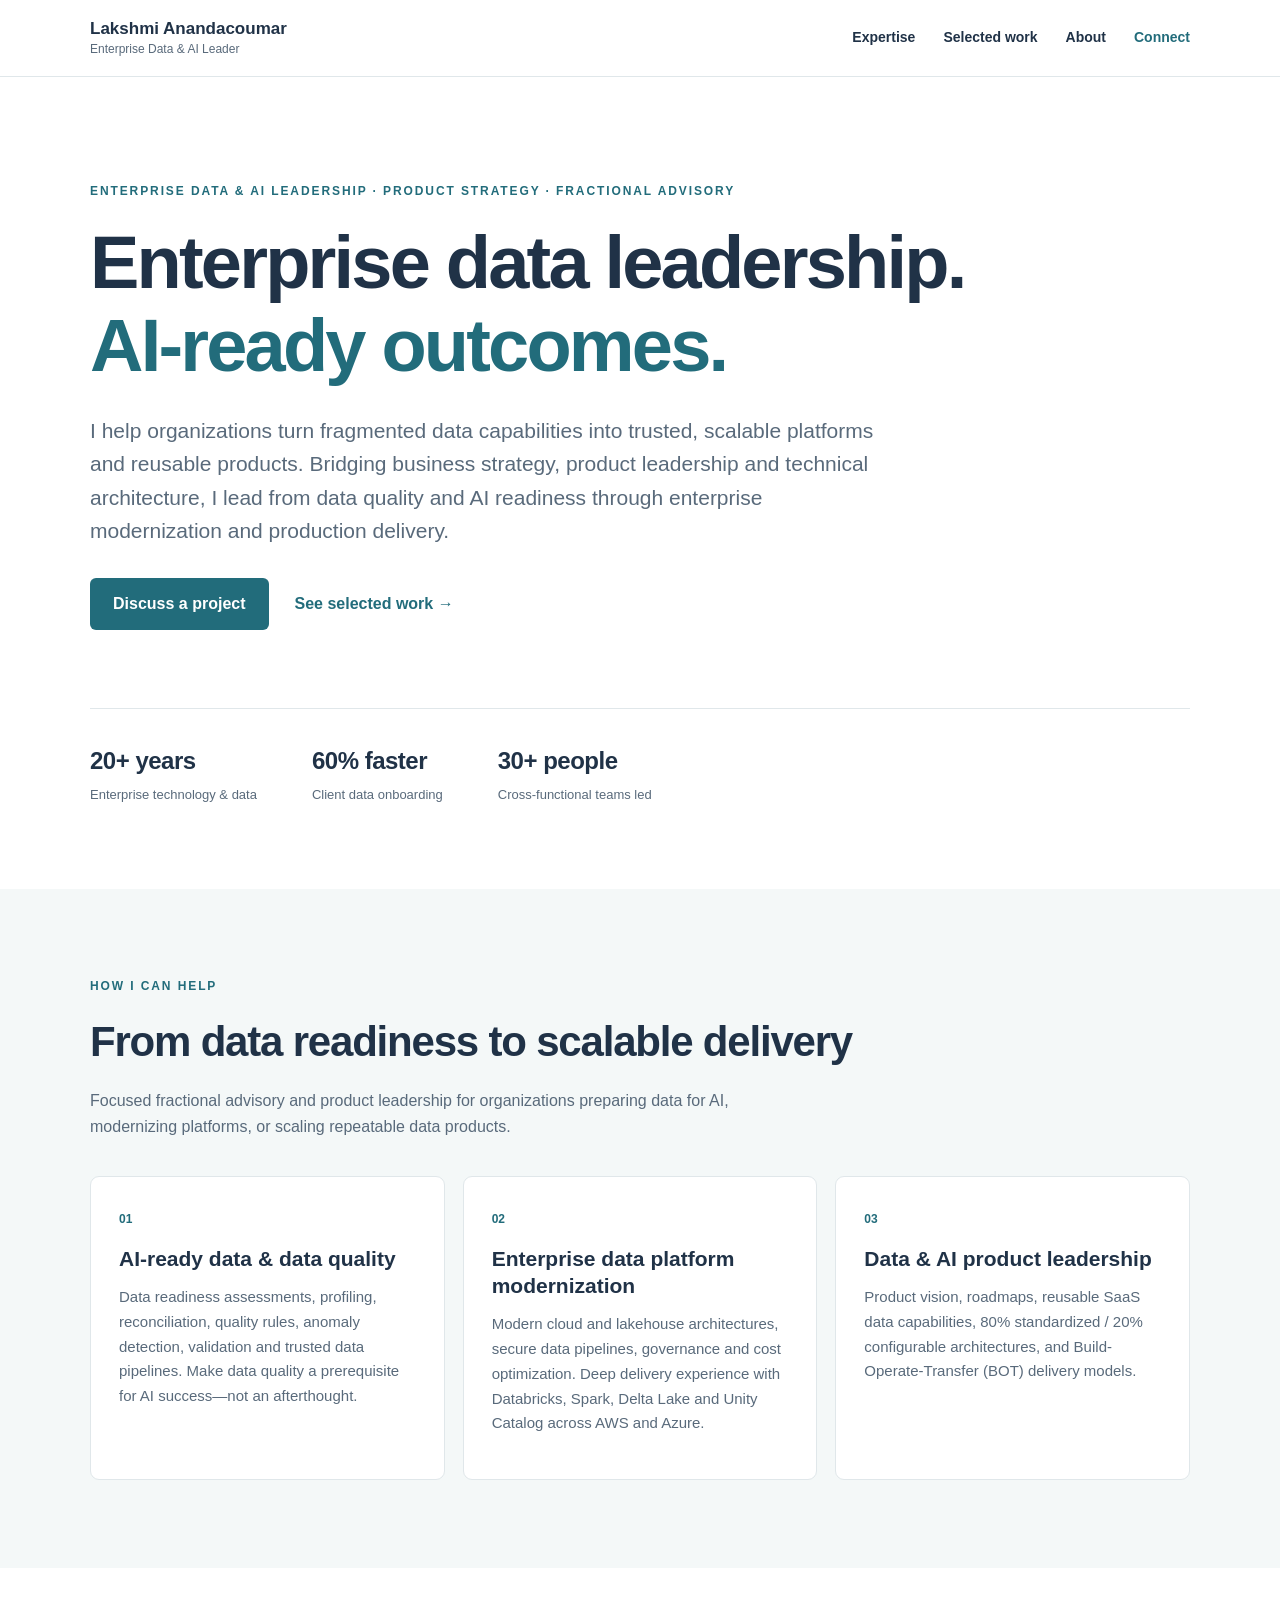
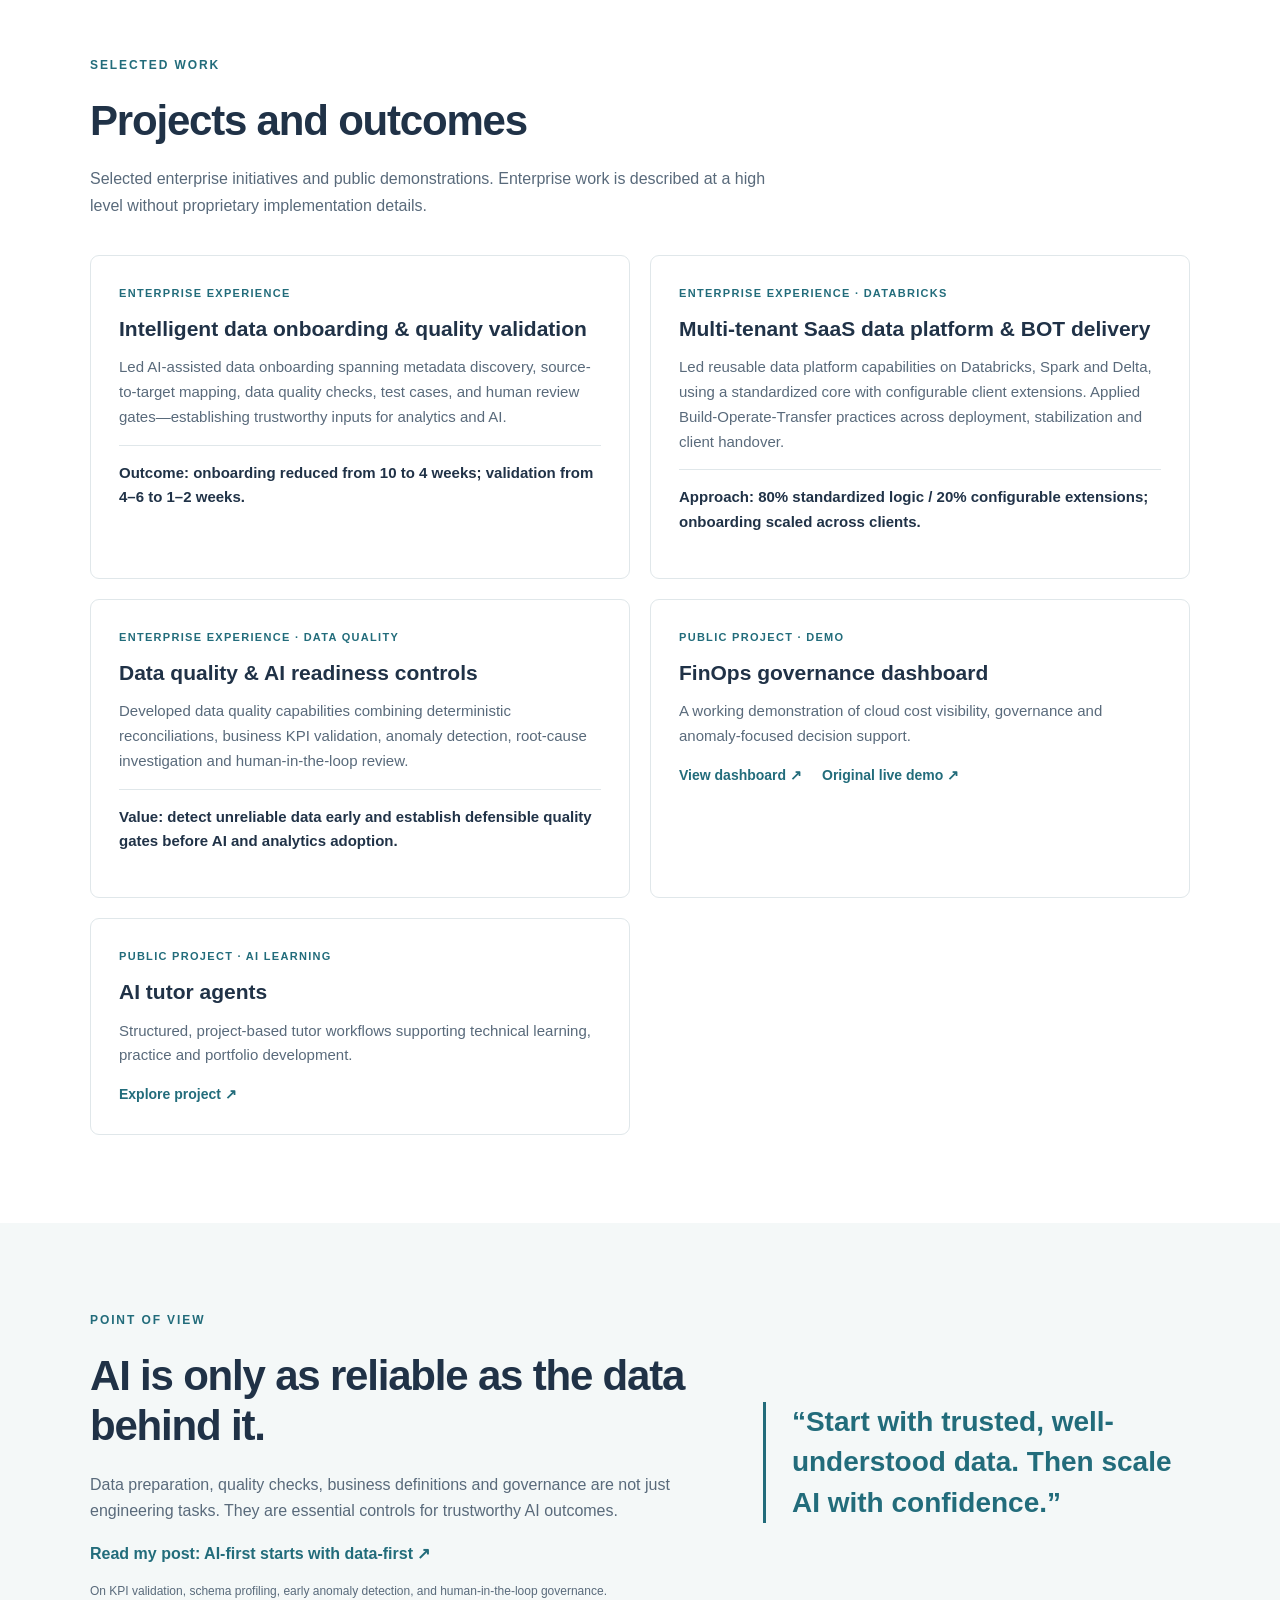
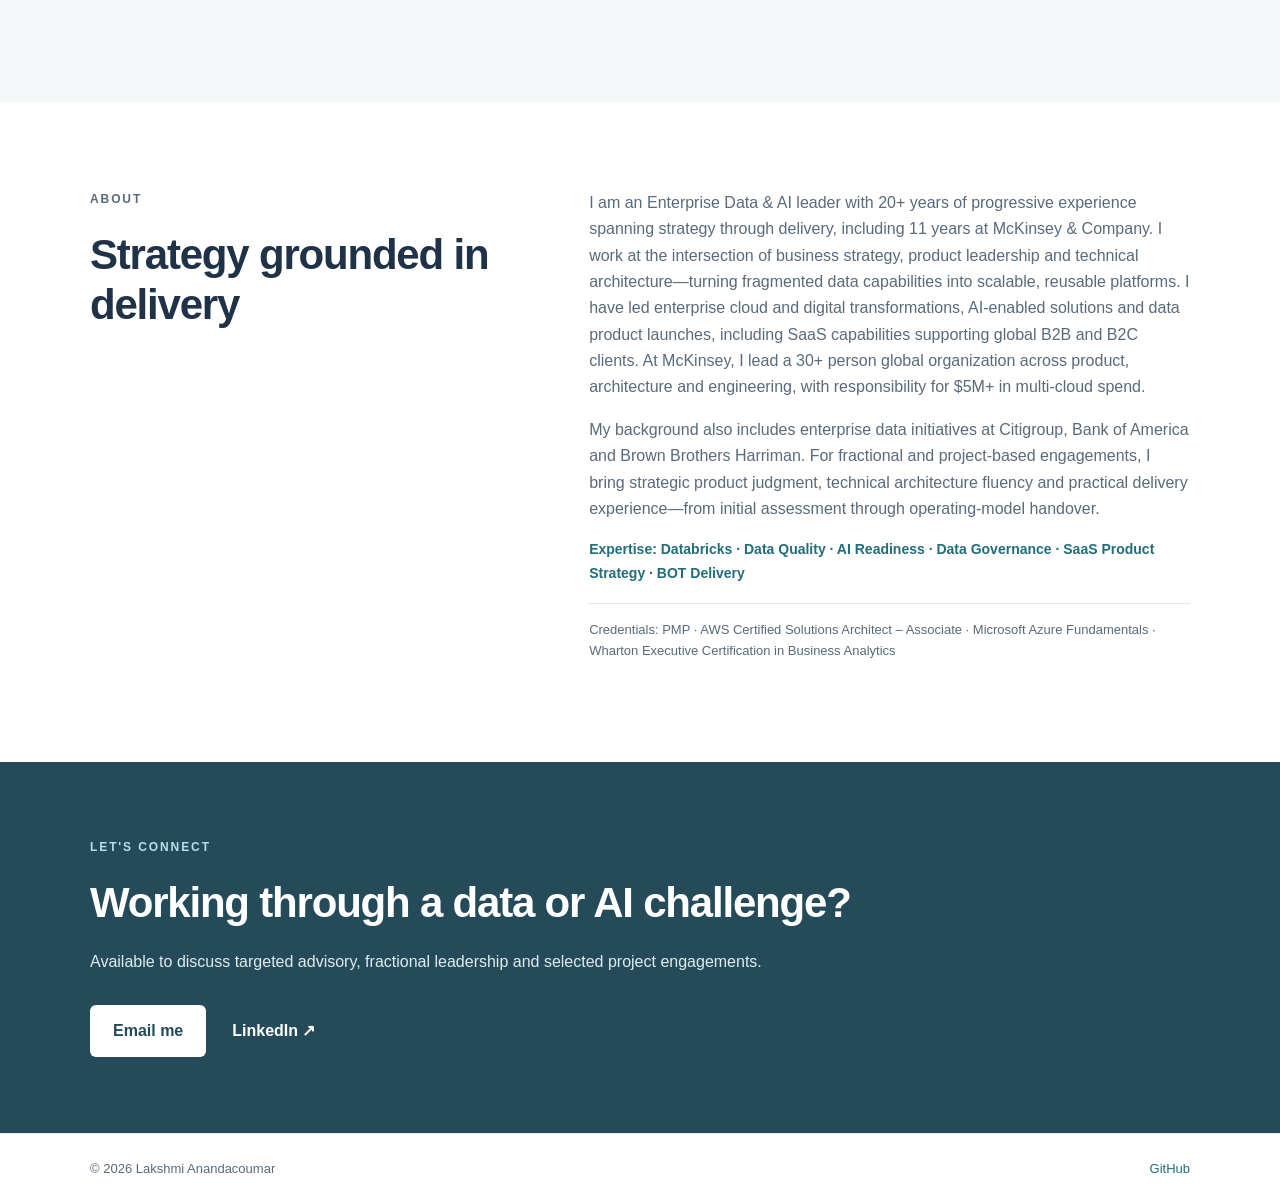
==== commit cc8bd919: "Add files via upload" ====
--- a/index.html
+++ b/index.html
@@ -1,497 +1,9 @@
-<!doctype html>
-<html lang="en">
-<head>
-  <meta charset="UTF-8" />
-  <meta name="viewport" content="width=device-width, initial-scale=1.0" />
-  <title>Lakshmi Anandacoumar | Portfolio</title>
-  <meta name="description" content="Portfolio of Lakshmi Anandacoumar — AI-First Data Platform & Product Leader (Agentic systems, FinOps, Governance, Retail Analytics, Tutor Agents)." />
-  <link rel="stylesheet" href="styles.css" />
-</head>
-
-<body>
-  <!-- Top Nav -->
-  <header class="topbar" id="top">
-    <div class="container topbar-inner">
-      <div class="brand">LAKSHMI ANANDACOUMAR</div>
-
-      <nav class="nav" aria-label="Primary">
-        <a href="#home" class="nav-link active">HOME</a>
-        <a href="#about" class="nav-link">ABOUT</a>
-        <a href="#agents" class="nav-link">AI AGENTS</a>
-        <a href="#experience" class="nav-link">EXPERIENCE</a>
-        <a href="#projects" class="nav-link">PROJECTS</a>
-        <a href="#munnetra" class="nav-link">MUNNETRA PADHAI</a>
-        <a href="#contact" class="nav-link">CONTACT</a>
-      </nav>
-
-      <button class="hamburger" id="hamburger" aria-label="Open menu" aria-controls="mobileNav" aria-expanded="false">
-        <span></span><span></span><span></span>
-      </button>
-    </div>
-
-    <!-- Mobile menu -->
-    <div class="mobile-nav" id="mobileNav" aria-label="Mobile">
-      <a href="#home" class="mobile-link">HOME</a>
-      <a href="#about" class="mobile-link">ABOUT</a>
-      <a href="#agents" class="mobile-link">AI AGENTS</a>
-      <a href="#experience" class="mobile-link">EXPERIENCE</a>
-      <a href="#projects" class="mobile-link">PROJECTS</a>
-      <a href="#munnetra" class="mobile-link">MUNNETRA PADHAI</a>
-      <a href="#contact" class="mobile-link">CONTACT</a>
-    </div>
-  </header>
-
-  <!-- HERO -->
-  <section id="home" class="section hero">
-    <div class="container hero-grid">
-      <div class="hero-left">
-        <div class="eyebrow">PORTFOLIO</div>
-        <h1 class="hero-title">AI-First Data Platform & Product Leader</h1>
-
-        <p class="hero-subtitle">
-          I design <span class="em">AI-native</span> data platforms and intelligent agents that automate data engineering,
-          FinOps governance, and decision intelligence.
-          <span class="hero-break"></span>
-          I also build <span class="em">AI Tutor Agents</span> through <span class="em">Munnetra Padhai</span>, a non-profit initiative supporting
-          economically disadvantaged students with practical learning and portfolio outcomes.
-        </p>
-
-        <div class="hero-cta">
-          <a class="btn primary" href="#agents">Explore AI Agents</a>
-          <a class="btn ghost" href="#contact">Contact</a>
-        </div>
-
-        <div class="chips">
-          <span class="chip">Agentic Systems</span>
-          <span class="chip">FinOps Intelligence</span>
-          <span class="chip">Databricks / Lakehouse</span>
-          <span class="chip">Telemetry & KPIs</span>
-          <span class="chip">AI Tutor Agents</span>
-        </div>
-      </div>
-
-      <div class="hero-right">
-        <div class="glass-card">
-          <div class="card-eyebrow">FEATURED</div>
-          <div class="card-title">FinOps Governance Agent</div>
-
-          <div class="card-text">
-            Detects cost anomalies, flags untagged assets, explains drivers, and recommends actions with guardrails.
-            The dashboard is the executive view of the agent’s findings.
-          </div>
-
-          <div class="mini-grid">
-            <div class="mini">
-              <div class="mini-k">Inputs</div>
-              <div class="mini-v">Telemetry + Tags</div>
-            </div>
-            <div class="mini">
-              <div class="mini-k">Signals</div>
-              <div class="mini-v">Long / Fail / Untagged</div>
-            </div>
-            <div class="mini">
-              <div class="mini-k">Outputs</div>
-              <div class="mini-v">Insights + Actions</div>
-            </div>
-            <div class="mini">
-              <div class="mini-k">Outcome</div>
-              <div class="mini-v">Accountability</div>
-            </div>
-          </div>
-
-          <div class="callouts">
-            <div class="callout">
-              <div class="callout-k">Enterprise</div>
-              <div class="callout-v">Governance-first automation</div>
-            </div>
-            <div class="callout">
-              <div class="callout-k">Social Impact</div>
-              <div class="callout-v">Tutor agents for learning outcomes</div>
-            </div>
-          </div>
-
-          <a class="btn small ghost" href="#agents">Explore Agent Suite ↓</a>
-        </div>
-      </div>
-    </div>
-  </section>
-
-  <!-- ABOUT -->
-  <section id="about" class="section">
-    <div class="container">
-      <h2 class="section-title">ABOUT</h2>
-
-      <div class="two-col">
-        <div>
-          <p class="text">
-            I build governance-first data platforms and AI-enabled products that create accountability,
-            reduce waste, and accelerate decision-making. My work blends product leadership, architecture
-            thinking, and enablement to drive adoption at scale — moving teams from dashboards to
-            <span class="em">decision intelligence</span>.
-          </p>
-
-          <div class="pill-row">
-            <span class="pill">AI-first product strategy</span>
-            <span class="pill">Agentic workflows</span>
-            <span class="pill">Operational excellence</span>
-          </div>
-        </div>
-
-        <div class="stat-grid">
-          <div class="stat">
-            <div class="stat-k">Strengths</div>
-            <div class="stat-v">Product + Architecture</div>
-          </div>
-          <div class="stat">
-            <div class="stat-k">Domains</div>
-            <div class="stat-v">Retail, SaaS Data</div>
-          </div>
-          <div class="stat">
-            <div class="stat-k">Focus</div>
-            <div class="stat-v">Governance + GenAI</div>
-          </div>
-          <div class="stat">
-            <div class="stat-k">Style</div>
-            <div class="stat-v">Practical + Outcome-led</div>
-          </div>
-        </div>
-      </div>
-    </div>
-  </section>
-
-  <!-- AI AGENTS -->
-  <section id="agents" class="section">
-    <div class="container">
-      <h2 class="section-title">AI AGENTS</h2>
-
-      <div class="section-intro">
-        <p class="text">
-          I build AI agents that turn complex workflows into <span class="em">repeatable systems</span>:
-          clear inputs → governed reasoning → measurable outputs.
-          My portfolio reflects two tracks — <span class="em">Enterprise Agents</span> (platform + FinOps + enablement)
-          and <span class="em">Tutor Agents</span> (Munnetra Padhai).
-        </p>
-      </div>
-
-      <div class="cards">
-        <!-- Enterprise Agents -->
-        <div class="project-card">
-          <div class="row-head">
-            <div>
-              <div class="card-eyebrow">ENTERPRISE AGENTS</div>
-              <div class="card-title">Operational + Governance Intelligence</div>
-            </div>
-            <span class="badge">Enterprise</span>
-          </div>
-
-          <p class="text">
-            Agents designed to improve cost accountability, platform reliability, and engineering productivity
-            with guardrails — combining telemetry signals, rule validation, and recommended actions.
-          </p>
-
-          <div class="agent-grid">
-            <div class="agent">
-              <div class="agent-title">FinOps Governance Agent</div>
-              <div class="agent-text">Detects anomalies, flags untagged assets, explains drivers, recommends actions.</div>
-              <div class="agent-meta">Artifacts: Executive dashboard + GitHub repo</div>
-            </div>
-
-            <div class="agent">
-              <div class="agent-title">Cost Anomaly Detection</div>
-              <div class="agent-text">Identifies waste patterns across jobs, clusters, and storage with explainability.</div>
-              <div class="agent-meta">Signals: long runs, failures, skew, idle cost</div>
-            </div>
-
-            <div class="agent">
-              <div class="agent-title">Telemetry & KPI Agent</div>
-              <div class="agent-text">Builds KPI views from platform telemetry to support operational reviews.</div>
-              <div class="agent-meta">Outcome: faster triage + ownership</div>
-            </div>
-
-            <div class="agent">
-              <div class="agent-title">Data Engineering Copilot</div>
-              <div class="agent-text">Helps generate & document standardized logic patterns with validations.</div>
-              <div class="agent-meta">Outcome: speed + consistency</div>
-            </div>
-          </div>
-
-          <div class="actions">
-            <a class="btn primary" href="#projects">View Featured Demos</a>
-            <a class="btn ghost" href="#contact">Discuss Use Cases</a>
-          </div>
-        </div>
-
-        <!-- Tutor Agents -->
-        <div class="project-card subtle">
-          <div class="row-head">
-            <div>
-              <div class="card-eyebrow">TUTOR AGENTS</div>
-              <div class="card-title">Learning + Portfolio Outcomes</div>
-            </div>
-            <span class="badge impact">Social Impact</span>
-          </div>
-
-          <p class="text">
-            Through <span class="em">Munnetra Padhai</span>, I build tutor agents that help students learn by doing —
-            guided practice, projects, and portfolio-ready artifacts.
-          </p>
-
-          <div class="agent-grid">
-            <div class="agent">
-              <div class="agent-title">SQL Mastery Coach Agent</div>
-              <div class="agent-text">Structured learning with timed practice, projects, and interview role-play.</div>
-              <div class="agent-meta">Outcome: GitHub portfolio + confidence</div>
-            </div>
-
-            <div class="agent">
-              <div class="agent-title">English Communication Coach Agent</div>
-              <div class="agent-text">Simple conversations with gentle corrections and daily fluency drills.</div>
-              <div class="agent-meta">Outcome: speaking confidence</div>
-            </div>
-
-            <div class="agent">
-              <div class="agent-title">AI Basics Tutor</div>
-              <div class="agent-text">Interactive concept learning with small exercises and real-world examples.</div>
-              <div class="agent-meta">Outcome: foundations + curiosity</div>
-            </div>
-
-            <div class="agent">
-              <div class="agent-title">Portfolio Builder Agent</div>
-              <div class="agent-text">Helps students package projects into a clean online portfolio.</div>
-              <div class="agent-meta">Outcome: internships + job readiness</div>
-            </div>
-          </div>
-
-          <div class="actions">
-            <a class="btn ghost" href="#munnetra">See Munnetra Padhai</a>
-            <a class="btn ghost" href="#projects">See Repos</a>
-          </div>
-        </div>
-      </div>
-
-      <div class="divider"></div>
-
-      <div class="cards">
-        <div class="project-card suite">
-          <div class="card-eyebrow">AI SYSTEMS PRINCIPLE</div>
-          <div class="card-title">Agents are products, not demos</div>
-          <p class="text">
-            Each agent is designed as a product: clear problem statement, inputs and guardrails,
-            workflow (signals → reasoning → outputs), and measurable outcomes.
-          </p>
-          <div class="hint">
-            Next step for the portfolio: add 2–3 impact outcomes per agent (e.g., time saved, waste reduced, adoption improved).
-          </div>
-        </div>
-      </div>
-    </div>
-  </section>
-
-  <!-- EXPERIENCE -->
-  <section id="experience" class="section">
-    <div class="container">
-      <h2 class="section-title">EXPERIENCE</h2>
-
-      <div class="stack">
-        <div class="panel">
-          <div class="panel-title">Data Platform & Product Leadership</div>
-          <ul class="list">
-            <li>Standardized reusable pipelines across clients to reduce duplication and improve time-to-market.</li>
-            <li>Designed governance mechanisms for tagging, accountability, and operational stability.</li>
-            <li>Led enablement via playbooks, workshops, and adoption checkpoints.</li>
-          </ul>
-        </div>
-
-        <div class="panel">
-          <div class="panel-title">Agentic Enablement & Operational Excellence</div>
-          <ul class="list">
-            <li>Built AI agent concepts for cost visibility, pipeline observability, and self-serve enablement.</li>
-            <li>Introduced ownership-driven governance for untagged assets and inefficient workloads.</li>
-            <li>Created prototypes (dashboards + docs + prompts) to accelerate leadership alignment and adoption.</li>
-          </ul>
-        </div>
-      </div>
-    </div>
-  </section>
-
-  <!-- PROJECTS -->
-  <section id="projects" class="section">
-    <div class="container">
-      <h2 class="section-title">PROJECTS</h2>
-
-      <div class="cards">
-        <!-- Featured agent -->
-        <div class="project-card">
-          <div class="card-eyebrow">FEATURED AGENT</div>
-          <div class="card-title">FinOps Governance Agent</div>
-          <p class="text">
-            Agent-driven FinOps governance: detects cost waste patterns, flags untagged assets, explains drivers,
-            and recommends actions with guardrails. Includes an executive dashboard as the “view layer”.
-          </p>
-
-          <div class="chips tight">
-            <span class="chip">Anomaly Signals</span>
-            <span class="chip">Tagging Governance</span>
-            <span class="chip">Explainability</span>
-            <span class="chip">Action Recommendations</span>
-          </div>
-
-          <div class="actions">
-            <!-- KEEPING LINKS INTACT -->
-            <a class="btn primary" target="_blank" rel="noreferrer"
-               href="https://finops-cost-governance-dashboard.vercel.app">Executive View</a>
-
-            <a class="btn ghost" target="_blank" rel="noreferrer"
-               href="https://github.com/Lakshmi-AI-Data/finops-cost-governance-dashboard">GitHub</a>
-          </div>
-        </div>
-
-        <!-- SQL agent -->
-        <div class="project-card subtle">
-          <div class="card-eyebrow">LEARNING AGENT</div>
-          <div class="card-title">SQL Mastery Coach Agent</div>
-          <p class="text">
-            A project-enforced SQL tutor with self-assessment, timed practice, interview role-play, and portfolio milestones.
-            Includes a branded onboarding + project creation kit.
-          </p>
-          <div class="chips tight">
-            <span class="chip">Timed Practice</span>
-            <span class="chip">Projects + Kaggle</span>
-            <span class="chip">GitHub Portfolio</span>
-            <span class="chip">Interview Mode</span>
-          </div>
-          <div class="actions">
-            <!-- KEEPING LINKS INTACT -->
-            <a class="btn ghost" target="_blank" rel="noreferrer" href="https://github.com/Lakshmi-AI-Data/interactive-ai-tutor-agents">GitHub</a>
-          </div>
-        </div>
-
-        <!-- English agent -->
-        <div class="project-card subtle">
-          <div class="card-eyebrow">LEARNING AGENT</div>
-          <div class="card-title">English Communication Coach Agent</div>
-          <p class="text">
-            Conversational coaching for Indian learners with simple prompts, gentle corrections, and confidence building —
-            designed for daily practice and measurable fluency improvement.
-          </p>
-          <div class="chips tight">
-            <span class="chip">Spoken Practice</span>
-            <span class="chip">Short Feedback</span>
-            <span class="chip">Daily Drills</span>
-            <span class="chip">Confidence</span>
-          </div>
-          <div class="actions">
-            <!-- KEEPING LINKS INTACT -->
-            <a class="btn ghost" target="_blank" rel="noreferrer" href="https://github.com/Lakshmi-AI-Data/interactive-ai-tutor-agents/tree/main/English%20AI%20TUTORS">GitHub</a>
-          </div>
-        </div>
-
-        <!-- Suite summary card -->
-        <div class="project-card suite">
-          <div class="card-eyebrow">AI AGENT SUITE</div>
-          <div class="card-title">One cohesive story</div>
-          <p class="text">
-            My portfolio is built as an agent suite: governance + enablement + education.
-            Each agent has a clear problem statement, workflow (inputs → signals → outputs), and tangible artifacts (PDFs, demos, repos).
-          </p>
-          <div class="hint">
-            Tip: If you add a short “impact metric” line under each card, it will read even more executive-ready.
-          </div>
-        </div>
-      </div>
-    </div>
-  </section>
-
-  <!-- MUNNETRA PADHAI -->
-  <section id="munnetra" class="section">
-    <div class="container">
-      <h2 class="section-title">MUNNETRA PADHAI</h2>
-
-      <div class="two-col">
-        <div>
-          <p class="text">
-            Munnetra Padhai is my non-profit initiative supporting economically disadvantaged students.
-            I use AI tutor agents to provide guided learning paths, daily practice, and portfolio outcomes — helping students
-            build confidence and demonstrate real skills.
-          </p>
-
-          <div class="pill-row">
-            <span class="pill">Practice-first learning</span>
-            <span class="pill">Portfolio outcomes</span>
-            <span class="pill">Daily coaching</span>
-          </div>
-        </div>
-
-        <div class="panel">
-          <div class="panel-title">Tutor Agent Philosophy</div>
-          <ul class="list">
-            <li>Simple guidance + small steps (reduce overwhelm).</li>
-            <li>Hands-on projects (real datasets, real artifacts).</li>
-            <li>Consistent daily practice with feedback loops.</li>
-          </ul>
-        </div>
-      </div>
-
-      <div class="cards">
-        <div class="project-card subtle">
-          <div class="card-eyebrow">TUTOR AGENT</div>
-          <div class="card-title">Interactive Tutor Agent Repos</div>
-          <p class="text">
-            Tutor agents are organized as reusable prompts and learning kits, designed so students can independently run them in ChatGPT
-            and build tangible projects.
-          </p>
-          <div class="actions">
-            <!-- KEEPING LINKS INTACT -->
-            <a class="btn ghost" target="_blank" rel="noreferrer"
-               href="https://github.com/Lakshmi-AI-Data/interactive-ai-tutor-agents">GitHub</a>
-          </div>
-        </div>
-
-        <div class="project-card">
-          <div class="card-eyebrow">HOW I SCALE IMPACT</div>
-          <div class="card-title">Reusable learning systems</div>
-          <p class="text">
-            I treat tutor agents as products: structured lesson paths, repeatable exercises, and clear outputs (answers, projects, portfolio links).
-            This makes quality learning scalable even with limited teaching capacity.
-          </p>
-          <div class="hint">
-            Optional: add a short “Student Outcomes” line here later (e.g., # students trained, projects shipped, placement wins).
-          </div>
-        </div>
-      </div>
-    </div>
-  </section>
-
-  <!-- CONTACT -->
-  <section id="contact" class="section">
-    <div class="container">
-      <h2 class="section-title">CONTACT</h2>
-
-      <div class="cards">
-        <div class="project-card">
-          <div class="panel-title">Let’s connect</div>
-          <p class="text">Replace these placeholders with your real contact details.</p>
-
-          <div class="contact">
-            <div><span class="muted">Email:</span> <span>your-email@example.com</span></div>
-            <div><span class="muted">LinkedIn:</span> <span>your-linkedin-url</span></div>
-          </div>
-        </div>
-
-        <div class="project-card subtle">
-          <div class="panel-title">Tip</div>
-          <p class="text">
-            Keep your agent artifacts in GitHub (prompts, PDFs, demos). Vercel can host static pages and PDFs directly from /public.
-          </p>
-        </div>
-      </div>
-
-      <footer class="footer">
-        © <span id="year"></span> Lakshmi Anandacoumar. All rights reserved.
-      </footer>
-    </div>
-  </section>
-
-  <script src="script.js"></script>
-</body>
-</html>+<!doctype html>
+<html lang="en"><head><meta charset="utf-8"><meta name="viewport" content="width=device-width,initial-scale=1"><meta name="description" content="Enterprise Data & AI product leader advising on trusted data foundations, enterprise platform modernization, reusable SaaS platforms and AI-ready governance."><title>Lakshmi Anandacoumar | Enterprise Data & AI Leadership</title><link rel="stylesheet" href="styles.css"></head>
+<body><header class="header"><div class="wrap nav"><a class="brand" href="#home">Lakshmi Anandacoumar<span>Enterprise Data & AI Leader</span></a><button class="menu" id="menu" aria-expanded="false" aria-controls="links">Menu ☰</button><nav id="links" aria-label="Main navigation"><a href="#focus">Expertise</a><a href="#work">Selected work</a><a href="#about">About</a><a href="#contact" class="nav-contact">Connect</a></nav></div></header>
+<main><section id="home" class="hero wrap"><p class="eyebrow">ENTERPRISE DATA & AI LEADERSHIP · PRODUCT STRATEGY · FRACTIONAL ADVISORY</p><h1>Enterprise data leadership.<br><em>AI-ready outcomes.</em></h1><p class="lead">I help organizations turn fragmented data capabilities into trusted, scalable platforms and reusable products. Bridging business strategy, product leadership and technical architecture, I lead from data quality and AI readiness through enterprise modernization and production delivery.</p><div class="actions"><a class="button" href="mailto:lakshmi_leo@hotmail.com?subject=Data%20%26%20AI%20Advisory%20Conversation">Discuss a project</a><a class="text-link" href="#work">See selected work →</a></div><div class="metrics"><div><strong>20+ years</strong><span>Enterprise technology & data</span></div><div><strong>60% faster</strong><span>Client data onboarding</span></div><div><strong>30+ people</strong><span>Cross-functional teams led</span></div></div></section>
+<section id="focus" class="section soft"><div class="wrap"><p class="eyebrow">HOW I CAN HELP</p><h2>From data readiness to scalable delivery</h2><p class="intro">Focused fractional advisory and product leadership for organizations preparing data for AI, modernizing platforms, or scaling repeatable data products.</p><div class="cards three"><article class="card"><span class="num">01</span><h3>AI-ready data & data quality</h3><p>Data readiness assessments, profiling, reconciliation, quality rules, anomaly detection, validation and trusted data pipelines. Make data quality a prerequisite for AI success—not an afterthought.</p></article><article class="card"><span class="num">02</span><h3>Enterprise data platform modernization</h3><p>Modern cloud and lakehouse architectures, secure data pipelines, governance and cost optimization. Deep delivery experience with Databricks, Spark, Delta Lake and Unity Catalog across AWS and Azure.</p></article><article class="card"><span class="num">03</span><h3>Data & AI product leadership</h3><p>Product vision, roadmaps, reusable SaaS data capabilities, 80% standardized / 20% configurable architectures, and Build-Operate-Transfer (BOT) delivery models.</p></article></div></div></section>
+<section id="work" class="section"><div class="wrap"><p class="eyebrow">SELECTED WORK</p><h2>Projects and outcomes</h2><p class="intro">Selected enterprise initiatives and public demonstrations. Enterprise work is described at a high level without proprietary implementation details.</p><div class="work-grid"><article class="work-card"><div class="work-type">ENTERPRISE EXPERIENCE</div><h3>Intelligent data onboarding & quality validation</h3><p>Led AI-assisted data onboarding spanning metadata discovery, source-to-target mapping, data quality checks, test cases, and human review gates—establishing trustworthy inputs for analytics and AI.</p><p class="result">Outcome: onboarding reduced from 10 to 4 weeks; validation from 4–6 to 1–2 weeks.</p></article><article class="work-card"><div class="work-type">ENTERPRISE EXPERIENCE · DATABRICKS</div><h3>Multi-tenant SaaS data platform & BOT delivery</h3><p>Led reusable data platform capabilities on Databricks, Spark and Delta, using a standardized core with configurable client extensions. Applied Build-Operate-Transfer practices across deployment, stabilization and client handover.</p><p class="result">Approach: 80% standardized logic / 20% configurable extensions; onboarding scaled across clients.</p></article><article class="work-card"><div class="work-type">ENTERPRISE EXPERIENCE · DATA QUALITY</div><h3>Data quality & AI readiness controls</h3><p>Developed data quality capabilities combining deterministic reconciliations, business KPI validation, anomaly detection, root-cause investigation and human-in-the-loop review.</p><p class="result">Value: detect unreliable data early and establish defensible quality gates before AI and analytics adoption.</p></article><article class="work-card"><div class="work-type">PUBLIC PROJECT · DEMO</div><h3>FinOps governance dashboard</h3><p>A working demonstration of cloud cost visibility, governance and anomaly-focused decision support.</p><div class="card-links"><a href="finops/index.html" target="_blank" rel="noopener noreferrer">View dashboard ↗</a><a href="https://lakshmianandacoumar.github.io/finops-cost-governance-dashboard/" target="_blank" rel="noopener noreferrer">Original live demo ↗</a></div></article><article class="work-card"><div class="work-type">PUBLIC PROJECT · AI LEARNING</div><h3>AI tutor agents</h3><p>Structured, project-based tutor workflows supporting technical learning, practice and portfolio development.</p><div class="card-links"><a href="https://github.com/Lakshmi-AI-Data/interactive-ai-tutor-agents" target="_blank" rel="noopener noreferrer">Explore project ↗</a></div></article></div></div></section>
+<section class="section soft" id="perspective"><div class="wrap perspective"><div><p class="eyebrow">POINT OF VIEW</p><h2>AI is only as reliable as the data behind it.</h2><p>Data preparation, quality checks, business definitions and governance are not just engineering tasks. They are essential controls for trustworthy AI outcomes.</p><a class="text-link" href="https://lnkd.in/p/eaqyhXCV" target="_blank" rel="noopener noreferrer">Read my post: AI-first starts with data-first ↗</a><p class="note">On KPI validation, schema profiling, early anomaly detection, and human-in-the-loop governance.</p></div><div class="quote">“Start with trusted, well-understood data. Then scale AI with confidence.”</div></div></section>
+<section id="about" class="section"><div class="wrap about"><div><p class="eyebrow">ABOUT</p><h2>Strategy grounded in delivery</h2></div><div><p>I am an Enterprise Data & AI leader with 20+ years of progressive experience spanning strategy through delivery, including 11 years at McKinsey & Company. I work at the intersection of business strategy, product leadership and technical architecture—turning fragmented data capabilities into scalable, reusable platforms. I have led enterprise cloud and digital transformations, AI-enabled solutions and data product launches, including SaaS capabilities supporting global B2B and B2C clients. At McKinsey, I lead a 30+ person global organization across product, architecture and engineering, with responsibility for $5M+ in multi-cloud spend.</p><p>My background also includes enterprise data initiatives at Citigroup, Bank of America and Brown Brothers Harriman. For fractional and project-based engagements, I bring strategic product judgment, technical architecture fluency and practical delivery experience—from initial assessment through operating-model handover.</p><p class="small">Expertise: Databricks · Data Quality · AI Readiness · Data Governance · SaaS Product Strategy · BOT Delivery</p><p class="credentials">Credentials: PMP · AWS Certified Solutions Architect – Associate · Microsoft Azure Fundamentals · Wharton Executive Certification in Business Analytics</p></div></div></section>
+<section id="contact" class="contact"><div class="wrap"><p class="eyebrow">LET'S CONNECT</p><h2>Working through a data or AI challenge?</h2><p>Available to discuss targeted advisory, fractional leadership and selected project engagements.</p><div class="actions"><a class="button light" href="mailto:lakshmi_leo@hotmail.com?subject=Data%20%26%20AI%20Advisory%20Conversation">Email me</a><a class="light-link" href="https://www.linkedin.com/in/lakshmianandacoumar/" target="_blank" rel="noopener noreferrer">LinkedIn ↗</a></div></div></section></main><footer><div class="wrap foot"><span>© <span id="year">2026</span> Lakshmi Anandacoumar</span><a href="https://github.com/Lakshmi-AI-Data/portfolio" target="_blank" rel="noopener noreferrer">GitHub</a></div></footer><script src="script.js"></script></body></html>
--- a/styles.css
+++ b/styles.css
@@ -1,431 +1,3 @@
-:root{
-  --bg:#070b12;
-  --panel: rgba(255,255,255,.05);
-  --panel2: rgba(255,255,255,.07);
-  --border: rgba(255,255,255,.10);
-  --muted: rgba(255,255,255,.65);
-  --muted2: rgba(255,255,255,.55);
-  --text: #ffffff;
-}
-
-*{ box-sizing:border-box; }
-html{ scroll-behavior:smooth; }
-body{
-  margin:0;
-  font-family: ui-sans-serif, system-ui, -apple-system, Segoe UI, Roboto, Helvetica, Arial;
-  background: var(--bg);
-  color: var(--text);
-}
-
-.container{
-  max-width: 1120px;
-  margin: 0 auto;
-  padding: 0 24px;
-}
-
-/* Topbar */
-.topbar{
-  position: sticky;
-  top: 0;
-  z-index: 50;
-  border-bottom: 1px solid var(--border);
-  background: rgba(7,11,18,.72);
-  backdrop-filter: blur(10px);
-}
-.topbar-inner{
-  display:flex;
-  align-items:center;
-  justify-content:space-between;
-  padding: 16px 24px;
-}
-.brand{
-  font-size: 12px;
-  letter-spacing: .12em;
-  text-transform: uppercase;
-  font-weight: 700;
-}
-.nav{
-  display:flex;
-  gap: 22px;
-  flex-wrap: wrap;
-  justify-content: flex-end;
-}
-.nav-link{
-  font-size: 11px;
-  letter-spacing: .18em;
-  text-transform: uppercase;
-  color: var(--muted2);
-  text-decoration:none;
-  padding: 8px 0;
-}
-.nav-link:hover{ color: #fff; }
-.nav-link.active{ color: #fff; }
-
-.hamburger{
-  display:none;
-  width: 42px;
-  height: 38px;
-  border: 1px solid var(--border);
-  background: var(--panel);
-  border-radius: 999px;
-  cursor:pointer;
-  gap: 4px;
-  padding: 10px 12px;
-}
-.hamburger span{
-  display:block;
-  height: 2px;
-  width: 100%;
-  background: rgba(255,255,255,.7);
-  border-radius: 999px;
-}
-
-/* Mobile nav */
-.mobile-nav{
-  display:none;
-  border-top: 1px solid var(--border);
-  padding: 10px 24px 18px;
-}
-.mobile-link{
-  display:block;
-  padding: 10px 0;
-  font-size: 11px;
-  letter-spacing: .18em;
-  text-transform: uppercase;
-  color: var(--muted2);
-  text-decoration:none;
-}
-.mobile-link:hover{ color:#fff; }
-
-/* Sections */
-.section{
-  border-top: 1px solid var(--border);
-  padding: 64px 0;
-}
-.hero{
-  border-top: none;
-  padding: 72px 0;
-}
-.section-title{
-  font-size: 12px;
-  letter-spacing: .22em;
-  font-weight: 800;
-  color: rgba(255,255,255,.8);
-}
-.eyebrow{
-  font-size: 11px;
-  letter-spacing: .22em;
-  text-transform: uppercase;
-  color: var(--muted2);
-}
-
-.hero-grid{
-  display:grid;
-  grid-template-columns: 1.2fr 1fr;
-  gap: 40px;
-  align-items: start;
-}
-.hero-title{
-  margin: 14px 0 0;
-  font-size: 46px;
-  line-height: 1.05;
-}
-.hero-subtitle{
-  margin-top: 16px;
-  color: var(--muted);
-  max-width: 620px;
-  font-size: 14px;
-  line-height: 1.7;
-}
-.hero-break{ display:block; height: 10px; }
-
-.hero-cta{ margin-top: 26px; display:flex; gap: 12px; flex-wrap:wrap; }
-
-.chips{ margin-top: 26px; display:flex; gap: 8px; flex-wrap:wrap; }
-.chips.tight{ margin-top: 16px; }
-.chip{
-  border: 1px solid var(--border);
-  background: var(--panel);
-  padding: 7px 12px;
-  border-radius: 999px;
-  font-size: 12px;
-  color: var(--muted2);
-}
-
-/* Cards */
-.glass-card{
-  position: relative;
-  overflow:hidden;
-  border-radius: 28px;
-  border: 1px solid var(--border);
-  background: linear-gradient(135deg, rgba(255,255,255,.10), rgba(255,255,255,0));
-  padding: 28px;
-}
-.glass-card::before{
-  content:"";
-  position:absolute;
-  inset:0;
-  background:
-    radial-gradient(circle at 30% 20%, rgba(96,165,250,.25), transparent 55%),
-    radial-gradient(circle at 70% 60%, rgba(34,197,94,.16), transparent 55%),
-    radial-gradient(circle at 30% 90%, rgba(245,158,11,.14), transparent 55%);
-  pointer-events:none;
-}
-.glass-card > *{ position:relative; }
-
-.card-eyebrow{
-  font-size: 11px;
-  letter-spacing: .22em;
-  text-transform: uppercase;
-  color: var(--muted2);
-}
-.card-title{
-  margin-top: 10px;
-  font-size: 18px;
-  font-weight: 800;
-}
-.card-text{
-  margin-top: 10px;
-  font-size: 14px;
-  line-height: 1.7;
-  color: var(--muted);
-}
-
-.mini-grid{
-  margin-top: 18px;
-  display:grid;
-  grid-template-columns: 1fr 1fr;
-  gap: 10px;
-}
-.mini{
-  border-radius: 18px;
-  border: 1px solid var(--border);
-  background: var(--panel);
-  padding: 14px;
-}
-.mini-k{ font-size: 12px; color: var(--muted2); }
-.mini-v{ margin-top: 4px; font-size: 13px; font-weight: 700; }
-
-.callouts{
-  margin-top: 14px;
-  display:flex;
-  gap: 10px;
-  flex-wrap: wrap;
-}
-.callout{
-  border-radius: 18px;
-  border: 1px solid var(--border);
-  background: rgba(255,255,255,.04);
-  padding: 12px 14px;
-  flex: 1 1 180px;
-}
-.callout-k{ font-size: 12px; color: var(--muted2); }
-.callout-v{ margin-top: 3px; font-size: 13px; font-weight: 700; }
-
-.two-col{
-  margin-top: 18px;
-  display:grid;
-  grid-template-columns: 1.2fr 1fr;
-  gap: 28px;
-}
-.text{
-  color: var(--muted);
-  font-size: 14px;
-  line-height: 1.75;
-}
-
-.section-intro{
-  margin-top: 10px;
-  max-width: 860px;
-}
-
-.stat-grid{
-  display:grid;
-  grid-template-columns: 1fr 1fr;
-  gap: 10px;
-}
-.stat{
-  border-radius: 18px;
-  border: 1px solid var(--border);
-  background: var(--panel);
-  padding: 14px;
-}
-.stat-k{ font-size: 12px; color: var(--muted2); }
-.stat-v{ margin-top: 4px; font-size: 13px; font-weight: 700; }
-
-.stack{ margin-top: 18px; display:grid; gap: 14px; }
-.panel{
-  border-radius: 24px;
-  border: 1px solid var(--border);
-  background: var(--panel);
-  padding: 22px;
-}
-.panel-title{ font-weight: 800; font-size: 14px; }
-.list{ margin: 12px 0 0; color: var(--muted); font-size: 14px; line-height: 1.7; }
-
-.cards{
-  margin-top: 18px;
-  display:grid;
-  grid-template-columns: 1fr 1fr;
-  gap: 16px;
-}
-.project-card{
-  border-radius: 24px;
-  border: 1px solid var(--border);
-  background: var(--panel);
-  padding: 22px;
-}
-.project-card.subtle{
-  background: linear-gradient(135deg, rgba(255,255,255,.10), rgba(255,255,255,0));
-}
-.project-card.suite{
-  background: linear-gradient(135deg, rgba(96,165,250,.14), rgba(255,255,255,0));
-}
-
-.row-head{
-  display:flex;
-  align-items:flex-start;
-  justify-content:space-between;
-  gap: 12px;
-}
-
-.badge{
-  border: 1px solid rgba(255,255,255,.14);
-  background: rgba(255,255,255,.06);
-  padding: 7px 12px;
-  border-radius: 999px;
-  font-size: 11px;
-  letter-spacing: .08em;
-  text-transform: uppercase;
-  color: rgba(255,255,255,.85);
-  white-space: nowrap;
-}
-.badge.impact{
-  background: rgba(34,197,94,.10);
-  border-color: rgba(34,197,94,.22);
-}
-
-.agent-grid{
-  margin-top: 14px;
-  display:grid;
-  grid-template-columns: 1fr 1fr;
-  gap: 10px;
-}
-.agent{
-  border-radius: 18px;
-  border: 1px solid var(--border);
-  background: rgba(255,255,255,.04);
-  padding: 14px;
-}
-.agent-title{
-  font-size: 13px;
-  font-weight: 800;
-}
-.agent-text{
-  margin-top: 6px;
-  font-size: 13px;
-  line-height: 1.65;
-  color: var(--muted);
-}
-.agent-meta{
-  margin-top: 8px;
-  font-size: 12px;
-  color: rgba(255,255,255,.60);
-}
-
-.actions{
-  margin-top: 18px;
-  display:flex;
-  gap: 12px;
-  flex-wrap:wrap;
-}
-.hint{
-  margin-top: 18px;
-  border-radius: 18px;
-  border: 1px solid var(--border);
-  background: var(--panel);
-  padding: 14px;
-  color: var(--muted);
-  font-size: 14px;
-  line-height: 1.7;
-}
-
-.divider{
-  height: 1px;
-  background: rgba(255,255,255,.10);
-  margin: 26px 0 12px;
-}
-
-/* Buttons */
-.btn{
-  display:inline-flex;
-  align-items:center;
-  justify-content:center;
-  gap: 8px;
-  padding: 10px 16px;
-  border-radius: 999px;
-  border: 1px solid transparent;
-  text-decoration:none;
-  font-size: 12px;
-  font-weight: 700;
-}
-.btn.primary{
-  background: #ffffff;
-  color: #070b12;
-}
-.btn.primary:hover{ opacity: .92; }
-.btn.ghost{
-  background: var(--panel);
-  border-color: rgba(255,255,255,.15);
-  color: rgba(255,255,255,.9);
-}
-.btn.ghost:hover{ background: var(--panel2); }
-.btn.small{ padding: 9px 14px; font-size: 12px; margin-top: 18px; }
-
-/* Contact */
-.contact{ margin-top: 14px; color: rgba(255,255,255,.85); font-size: 14px; line-height: 1.9; }
-.muted{ color: var(--muted2); }
-
-.footer{
-  margin-top: 26px;
-  color: rgba(255,255,255,.5);
-  font-size: 12px;
-}
-
-/* Pills */
-.pill-row{
-  margin-top: 14px;
-  display:flex;
-  flex-wrap: wrap;
-  gap: 10px;
-}
-.pill{
-  border: 1px solid rgba(255,255,255,.12);
-  background: rgba(255,255,255,.04);
-  padding: 8px 12px;
-  border-radius: 999px;
-  font-size: 12px;
-  color: rgba(255,255,255,.75);
-}
-
-/* Responsive */
-@media (max-width: 900px){
-  .hero-grid{ grid-template-columns: 1fr; }
-  .two-col{ grid-template-columns: 1fr; }
-  .cards{ grid-template-columns: 1fr; }
-  .agent-grid{ grid-template-columns: 1fr; }
-  .nav{ display:none; }
-  .hamburger{ display:flex; }
-}
-
-/* Emphasis inline */
-.em{
-  color: rgba(255,255,255,.92);
-  font-weight: 800;
-}
-
-/* Disabled button (when href is placeholder) */
-a[aria-disabled="true"]{
-  opacity: .55;
-  pointer-events: none;
-}+:root{--ink:#203247;--muted:#596a7b;--accent:#226c7b;--line:#e0e7ea;--soft:#f4f8f8;--white:#fff}*{box-sizing:border-box}html{scroll-behavior:smooth}body{margin:0;background:var(--white);color:var(--ink);font:16px/1.65 -apple-system,BlinkMacSystemFont,"Segoe UI",Arial,sans-serif}a{color:var(--accent)}.wrap{width:min(1100px,calc(100% - 48px));margin:auto}.header{position:sticky;top:0;background:rgba(255,255,255,.97);border-bottom:1px solid var(--line);z-index:10}.nav{min-height:76px;display:flex;align-items:center;justify-content:space-between;gap:24px}.brand{font-weight:750;text-decoration:none;color:var(--ink);line-height:1.15;font-size:17px}.brand span{display:block;font-size:12px;color:var(--muted);font-weight:500;margin-top:5px}.nav nav{display:flex;align-items:center;gap:28px}.nav nav a{text-decoration:none;font-size:14px;color:var(--ink);font-weight:600}.nav nav a:hover,.text-link:hover{text-decoration:underline}.nav .nav-contact{color:var(--accent)}.menu{display:none}.hero{padding:105px 0 84px}.eyebrow{color:var(--accent);font-size:12px;font-weight:800;letter-spacing:1.9px;margin:0 0 20px}h1,h2,h3,p{margin-top:0}h1{font-size:clamp(42px,6vw,74px);letter-spacing:-2.8px;line-height:1.12;margin-bottom:26px;max-width:900px}h1 em{font-style:normal;color:var(--accent)}.lead{font-size:21px;max-width:790px;color:var(--muted);line-height:1.6}.actions{display:flex;align-items:center;gap:26px;flex-wrap:wrap;margin-top:30px}.button{background:var(--accent);border-radius:6px;padding:13px 23px;color:white;text-decoration:none;font-weight:700;display:inline-block}.button:hover{background:#185462}.text-link{font-weight:700;text-decoration:none}.metrics{display:flex;gap:55px;border-top:1px solid var(--line);padding-top:32px;margin-top:78px;flex-wrap:wrap}.metrics div{display:grid;gap:3px}.metrics strong{font-size:24px;letter-spacing:-.5px}.metrics span{font-size:13px;color:var(--muted)}.section{padding:88px 0}.soft{background:var(--soft)}h2{font-size:clamp(29px,3.6vw,42px);letter-spacing:-1.2px;line-height:1.2;margin-bottom:20px}.intro{color:var(--muted);max-width:700px;margin-bottom:36px}.cards{display:grid;gap:18px}.three{grid-template-columns:repeat(3,1fr)}.card,.work-card{background:white;border:1px solid var(--line);border-radius:9px;padding:28px}.card .num{font-size:12px;font-weight:800;color:var(--accent)}h3{font-size:21px;line-height:1.3;margin:13px 0}.card p,.work-card p{color:var(--muted);font-size:15px}.work-grid{display:grid;grid-template-columns:repeat(2,1fr);gap:20px}.work-type{font-size:11px;letter-spacing:1.3px;font-weight:800;color:var(--accent)}.work-card .result{border-top:1px solid var(--line);padding-top:15px;color:var(--ink);font-weight:650}.card-links{display:flex;gap:20px;flex-wrap:wrap}.card-links a{font-size:14px;font-weight:700;text-decoration:none}.perspective{display:grid;grid-template-columns:1.4fr 1fr;gap:75px;align-items:center}.perspective p:not(.eyebrow){color:var(--muted)}.quote{font-size:28px;line-height:1.45;font-weight:650;color:var(--accent);padding-left:26px;border-left:3px solid var(--accent)}.note{font-size:12px;margin-top:15px}.about{display:grid;grid-template-columns:1fr 1.4fr;gap:70px}.about p{color:var(--muted)}.about .small{font-size:14px;color:var(--accent);font-weight:650}.contact{padding:76px 0;background:#254b5a;color:white}.contact .eyebrow{color:#b6e0e4}.contact p{color:#e0ecef}.button.light{background:white;color:#254b5a}.light-link{color:white;text-decoration:none;font-weight:700}footer{border-top:1px solid var(--line);padding:24px 0;font-size:13px;color:var(--muted)}.foot{display:flex;justify-content:space-between}.foot a{text-decoration:none}@media(max-width:760px){.wrap{width:min(100% - 32px,1100px)}.nav{min-height:68px}.menu{display:block;background:white;border:1px solid var(--line);border-radius:6px;padding:8px 12px;color:var(--ink)}.nav nav{display:none;position:absolute;top:68px;left:0;right:0;background:white;padding:20px 24px;box-shadow:0 12px 16px #20324715;flex-direction:column;align-items:flex-start;gap:15px}.nav nav.open{display:flex}.hero{padding:70px 0 60px}h1{letter-spacing:-1.6px}.lead{font-size:18px}.metrics{margin-top:55px;gap:24px}.section{padding:62px 0}.three,.work-grid,.perspective,.about{grid-template-columns:1fr;gap:18px}.quote{font-size:23px;margin-top:16px}.card,.work-card{padding:22px}}@media(prefers-reduced-motion:reduce){html{scroll-behavior:auto}}
+
+.credentials{font-size:13px;color:var(--muted);border-top:1px solid var(--line);padding-top:15px;margin-top:18px}
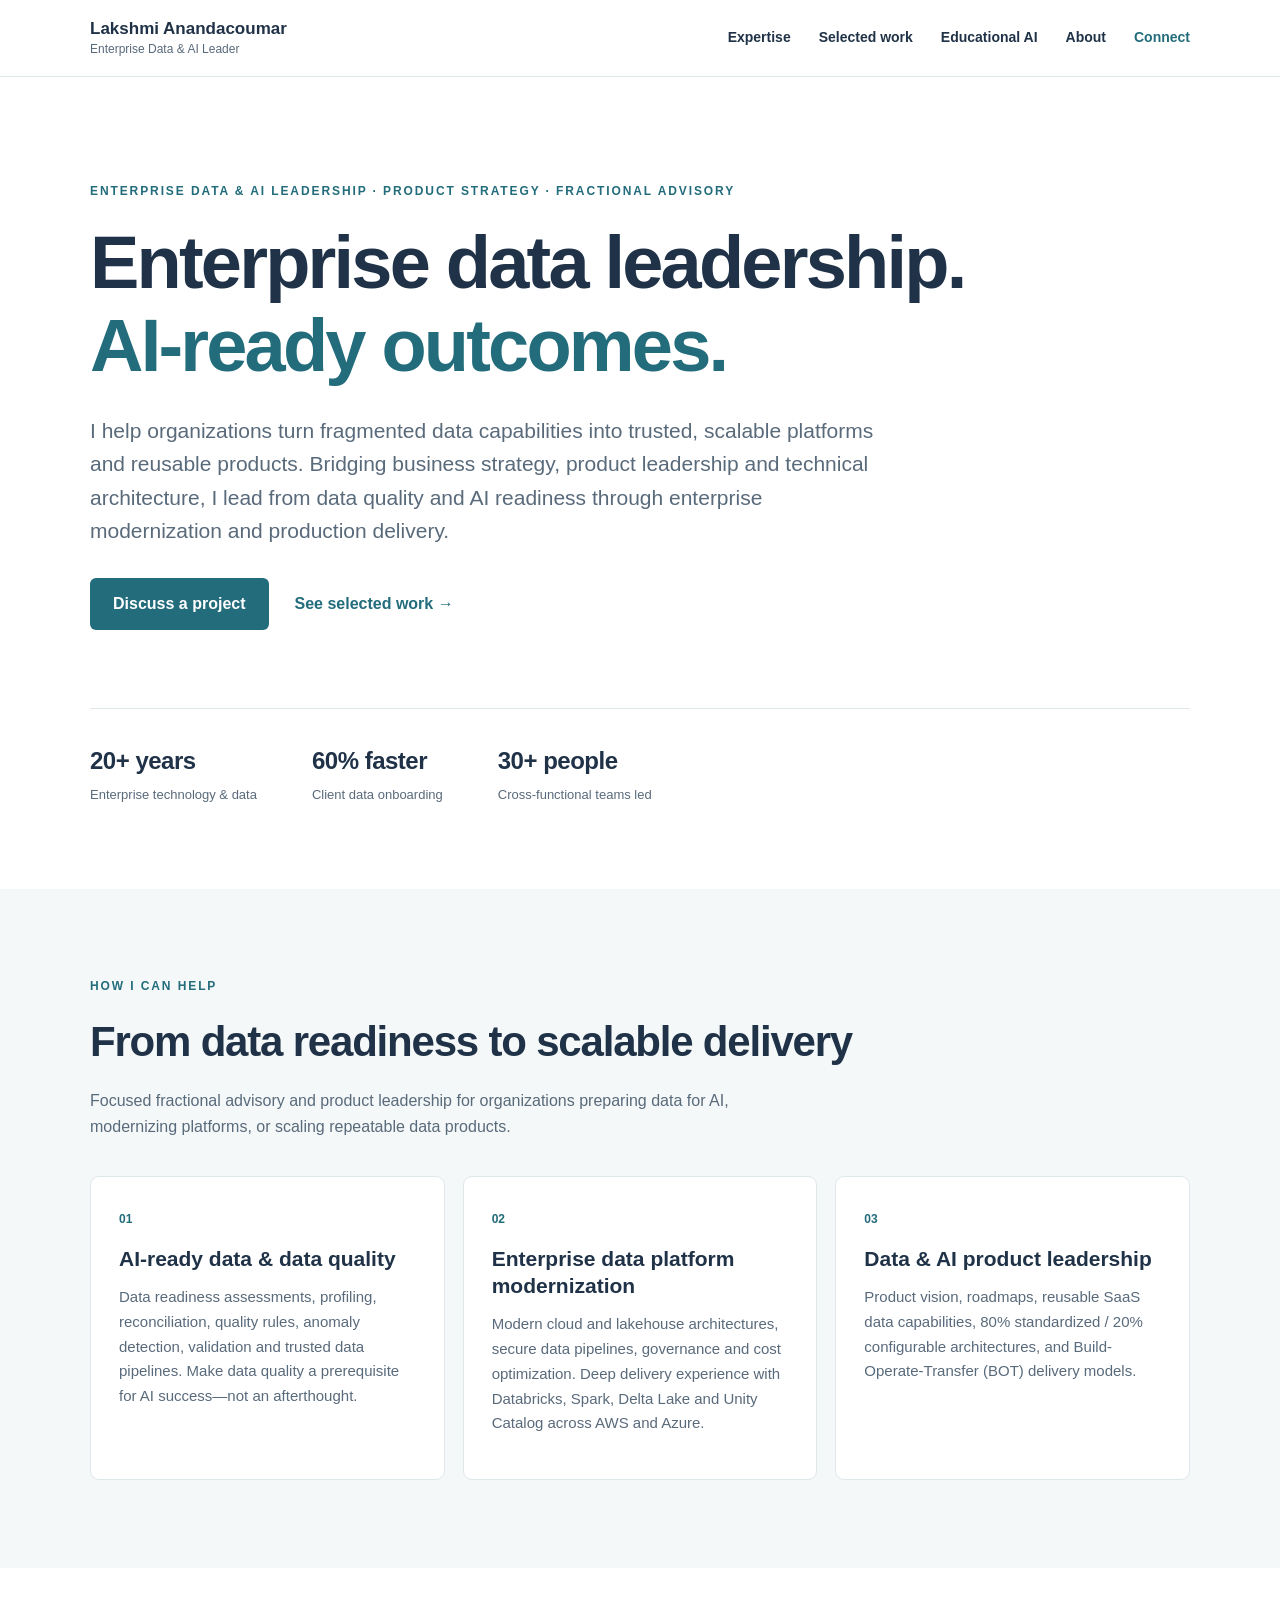
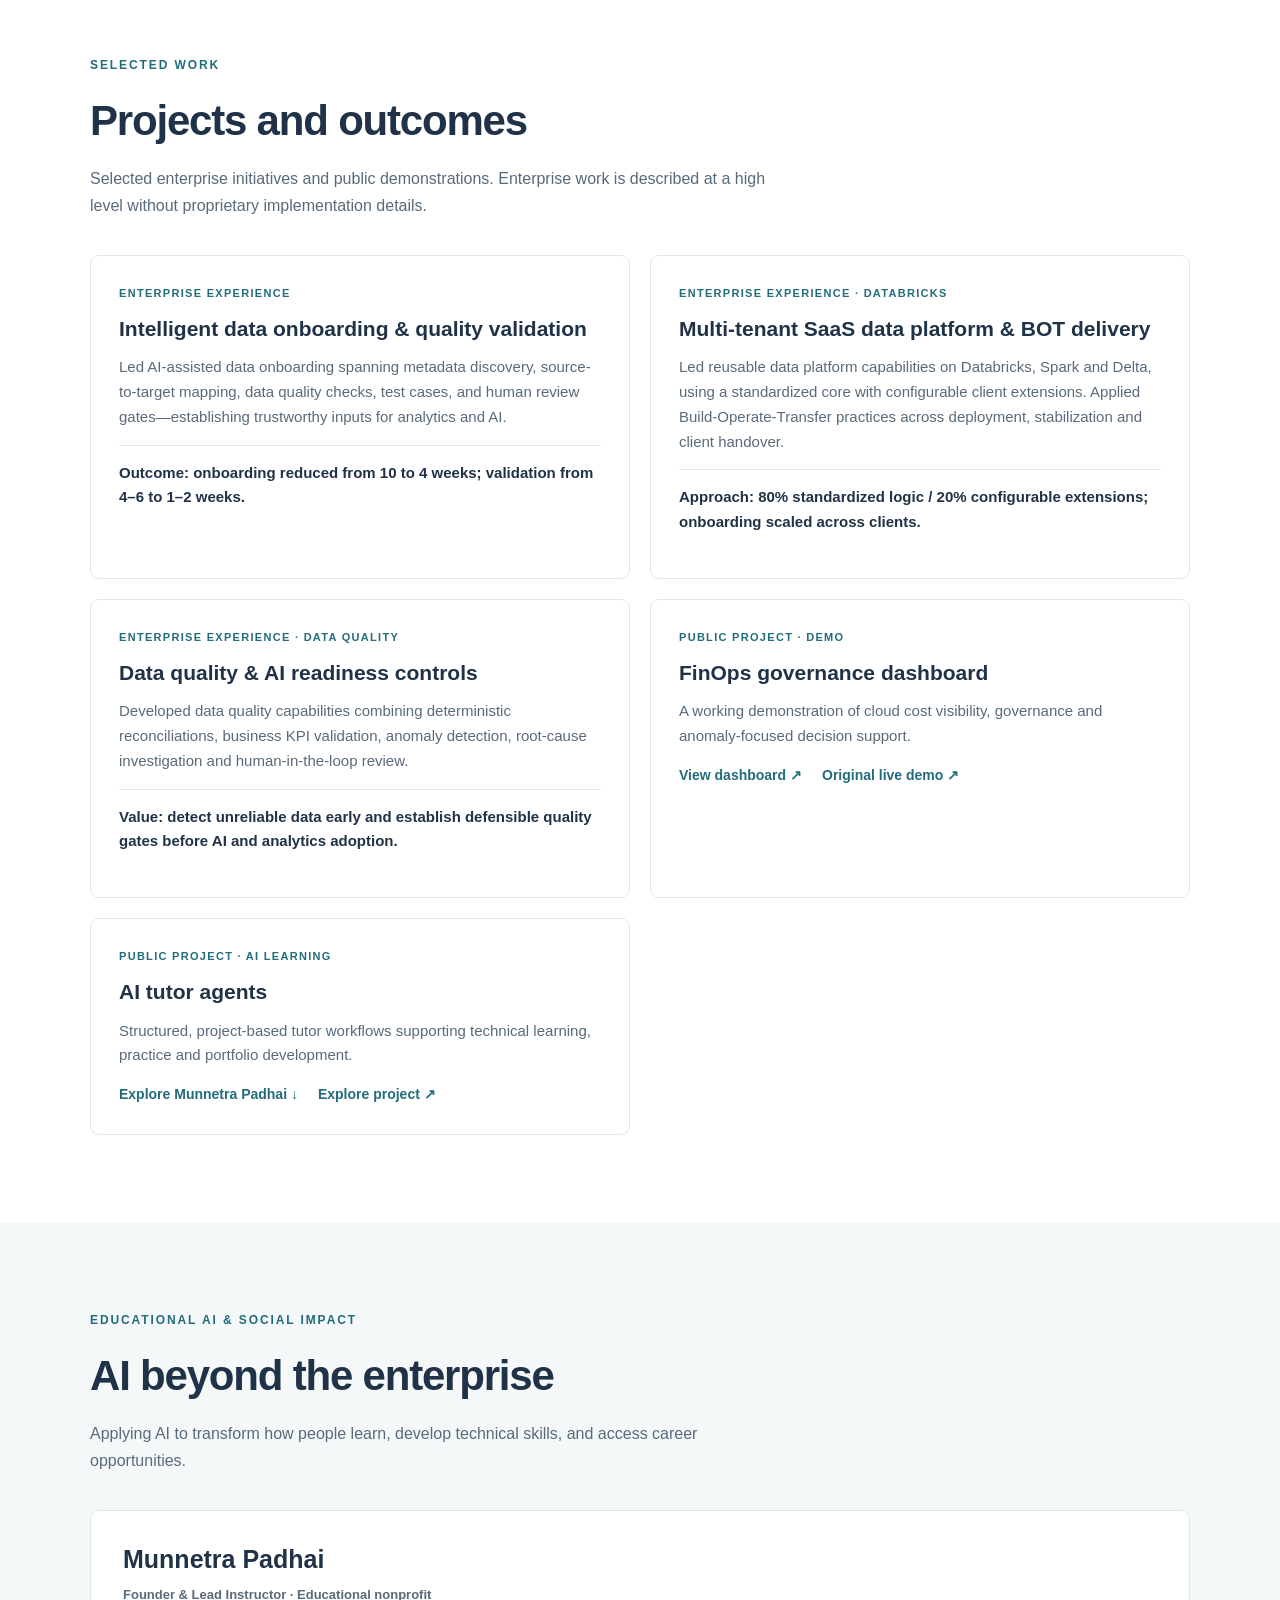
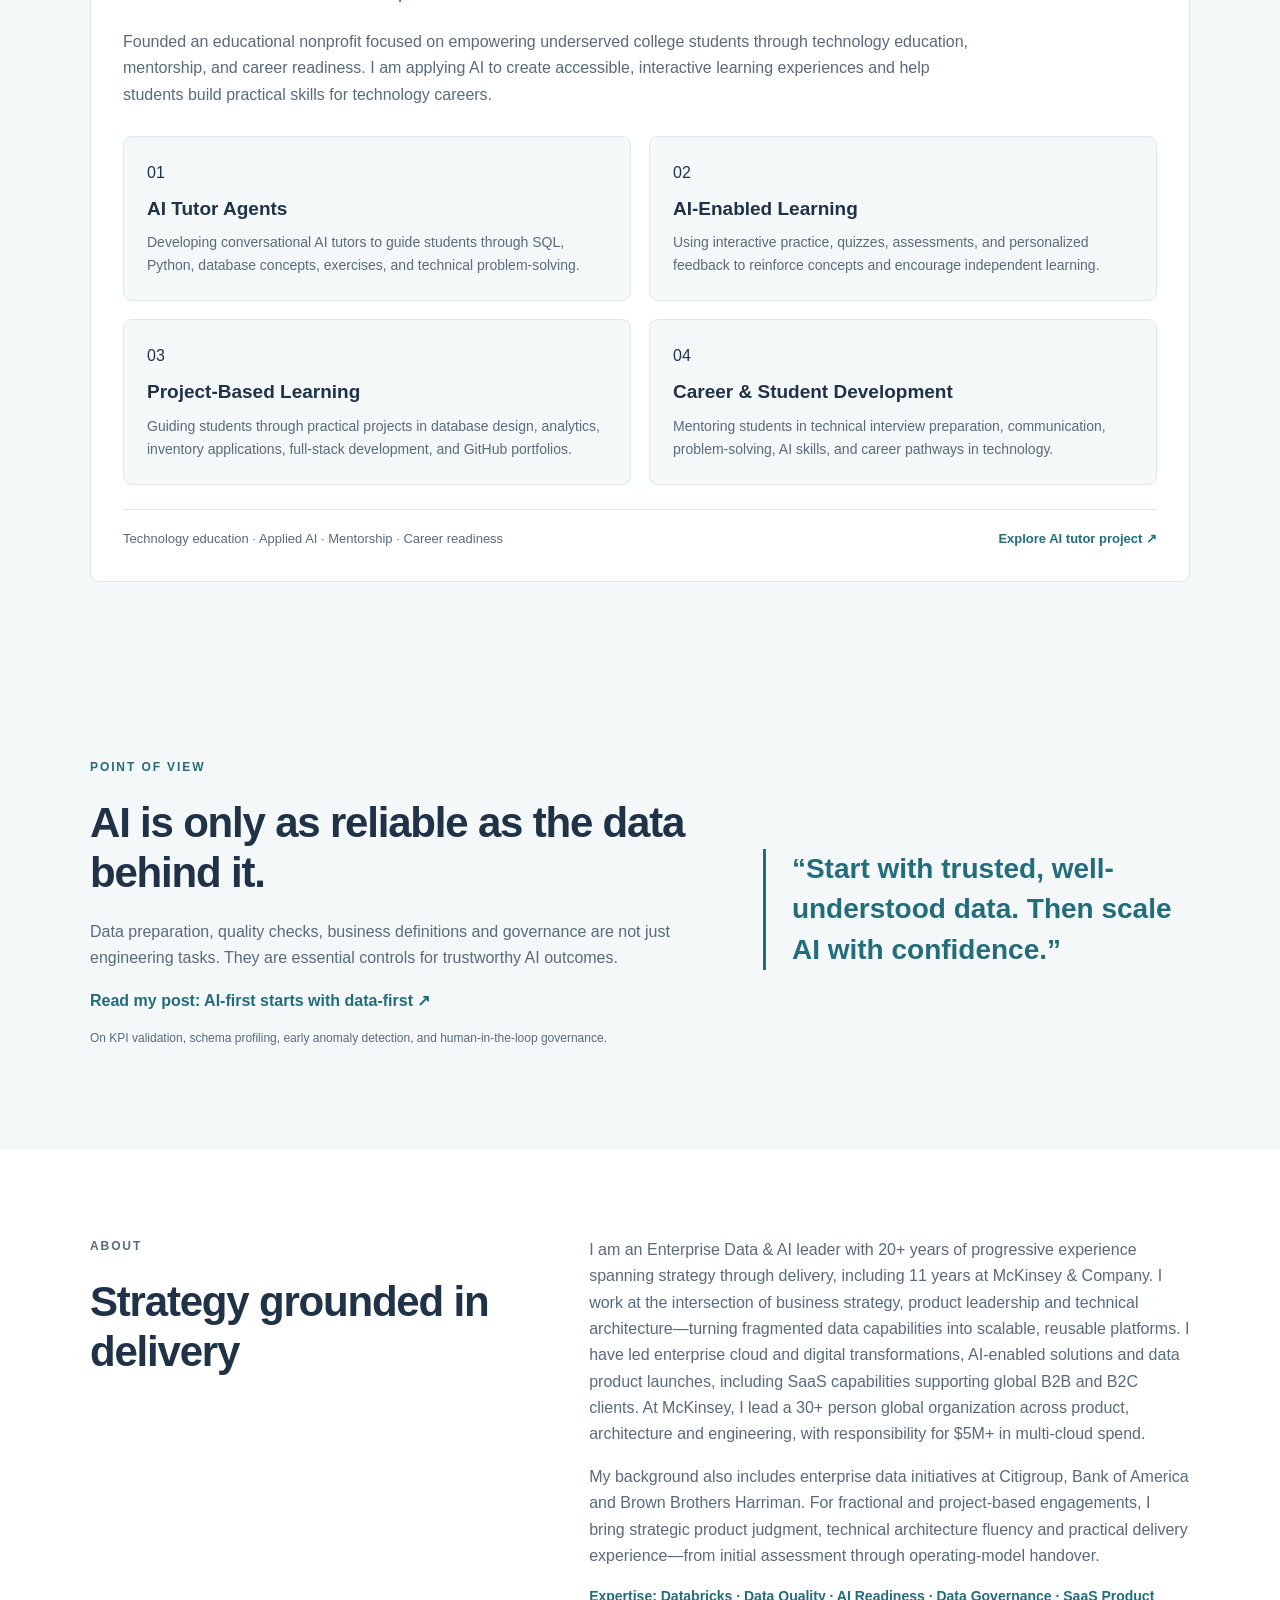
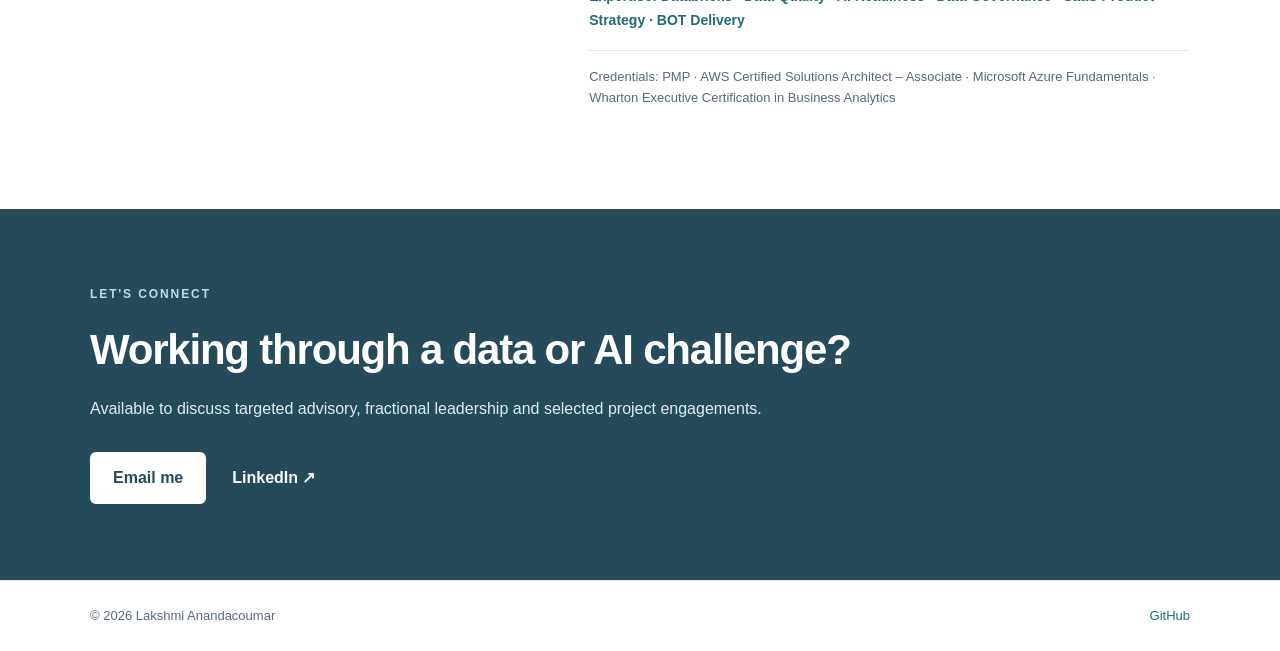
==== commit 4c2d3471: "Add files via upload" ====
--- a/index.html
+++ b/index.html
@@ -1,9 +1,24 @@
 <!doctype html>
 <html lang="en"><head><meta charset="utf-8"><meta name="viewport" content="width=device-width,initial-scale=1"><meta name="description" content="Enterprise Data & AI product leader advising on trusted data foundations, enterprise platform modernization, reusable SaaS platforms and AI-ready governance."><title>Lakshmi Anandacoumar | Enterprise Data & AI Leadership</title><link rel="stylesheet" href="styles.css"></head>
-<body><header class="header"><div class="wrap nav"><a class="brand" href="#home">Lakshmi Anandacoumar<span>Enterprise Data & AI Leader</span></a><button class="menu" id="menu" aria-expanded="false" aria-controls="links">Menu ☰</button><nav id="links" aria-label="Main navigation"><a href="#focus">Expertise</a><a href="#work">Selected work</a><a href="#about">About</a><a href="#contact" class="nav-contact">Connect</a></nav></div></header>
+<body><header class="header"><div class="wrap nav"><a class="brand" href="#home">Lakshmi Anandacoumar<span>Enterprise Data & AI Leader</span></a><button class="menu" id="menu" aria-expanded="false" aria-controls="links">Menu ☰</button><nav id="links" aria-label="Main navigation"><a href="#focus">Expertise</a><a href="#work">Selected work</a><a href="#munnetra-padhai">Educational AI</a><a href="#about">About</a><a href="#contact" class="nav-contact">Connect</a></nav></div></header>
 <main><section id="home" class="hero wrap"><p class="eyebrow">ENTERPRISE DATA & AI LEADERSHIP · PRODUCT STRATEGY · FRACTIONAL ADVISORY</p><h1>Enterprise data leadership.<br><em>AI-ready outcomes.</em></h1><p class="lead">I help organizations turn fragmented data capabilities into trusted, scalable platforms and reusable products. Bridging business strategy, product leadership and technical architecture, I lead from data quality and AI readiness through enterprise modernization and production delivery.</p><div class="actions"><a class="button" href="mailto:lakshmi_leo@hotmail.com?subject=Data%20%26%20AI%20Advisory%20Conversation">Discuss a project</a><a class="text-link" href="#work">See selected work →</a></div><div class="metrics"><div><strong>20+ years</strong><span>Enterprise technology & data</span></div><div><strong>60% faster</strong><span>Client data onboarding</span></div><div><strong>30+ people</strong><span>Cross-functional teams led</span></div></div></section>
 <section id="focus" class="section soft"><div class="wrap"><p class="eyebrow">HOW I CAN HELP</p><h2>From data readiness to scalable delivery</h2><p class="intro">Focused fractional advisory and product leadership for organizations preparing data for AI, modernizing platforms, or scaling repeatable data products.</p><div class="cards three"><article class="card"><span class="num">01</span><h3>AI-ready data & data quality</h3><p>Data readiness assessments, profiling, reconciliation, quality rules, anomaly detection, validation and trusted data pipelines. Make data quality a prerequisite for AI success—not an afterthought.</p></article><article class="card"><span class="num">02</span><h3>Enterprise data platform modernization</h3><p>Modern cloud and lakehouse architectures, secure data pipelines, governance and cost optimization. Deep delivery experience with Databricks, Spark, Delta Lake and Unity Catalog across AWS and Azure.</p></article><article class="card"><span class="num">03</span><h3>Data & AI product leadership</h3><p>Product vision, roadmaps, reusable SaaS data capabilities, 80% standardized / 20% configurable architectures, and Build-Operate-Transfer (BOT) delivery models.</p></article></div></div></section>
-<section id="work" class="section"><div class="wrap"><p class="eyebrow">SELECTED WORK</p><h2>Projects and outcomes</h2><p class="intro">Selected enterprise initiatives and public demonstrations. Enterprise work is described at a high level without proprietary implementation details.</p><div class="work-grid"><article class="work-card"><div class="work-type">ENTERPRISE EXPERIENCE</div><h3>Intelligent data onboarding & quality validation</h3><p>Led AI-assisted data onboarding spanning metadata discovery, source-to-target mapping, data quality checks, test cases, and human review gates—establishing trustworthy inputs for analytics and AI.</p><p class="result">Outcome: onboarding reduced from 10 to 4 weeks; validation from 4–6 to 1–2 weeks.</p></article><article class="work-card"><div class="work-type">ENTERPRISE EXPERIENCE · DATABRICKS</div><h3>Multi-tenant SaaS data platform & BOT delivery</h3><p>Led reusable data platform capabilities on Databricks, Spark and Delta, using a standardized core with configurable client extensions. Applied Build-Operate-Transfer practices across deployment, stabilization and client handover.</p><p class="result">Approach: 80% standardized logic / 20% configurable extensions; onboarding scaled across clients.</p></article><article class="work-card"><div class="work-type">ENTERPRISE EXPERIENCE · DATA QUALITY</div><h3>Data quality & AI readiness controls</h3><p>Developed data quality capabilities combining deterministic reconciliations, business KPI validation, anomaly detection, root-cause investigation and human-in-the-loop review.</p><p class="result">Value: detect unreliable data early and establish defensible quality gates before AI and analytics adoption.</p></article><article class="work-card"><div class="work-type">PUBLIC PROJECT · DEMO</div><h3>FinOps governance dashboard</h3><p>A working demonstration of cloud cost visibility, governance and anomaly-focused decision support.</p><div class="card-links"><a href="finops/index.html" target="_blank" rel="noopener noreferrer">View dashboard ↗</a><a href="https://lakshmianandacoumar.github.io/finops-cost-governance-dashboard/" target="_blank" rel="noopener noreferrer">Original live demo ↗</a></div></article><article class="work-card"><div class="work-type">PUBLIC PROJECT · AI LEARNING</div><h3>AI tutor agents</h3><p>Structured, project-based tutor workflows supporting technical learning, practice and portfolio development.</p><div class="card-links"><a href="https://github.com/Lakshmi-AI-Data/interactive-ai-tutor-agents" target="_blank" rel="noopener noreferrer">Explore project ↗</a></div></article></div></div></section>
+<section id="work" class="section"><div class="wrap"><p class="eyebrow">SELECTED WORK</p><h2>Projects and outcomes</h2><p class="intro">Selected enterprise initiatives and public demonstrations. Enterprise work is described at a high level without proprietary implementation details.</p><div class="work-grid"><article class="work-card"><div class="work-type">ENTERPRISE EXPERIENCE</div><h3>Intelligent data onboarding & quality validation</h3><p>Led AI-assisted data onboarding spanning metadata discovery, source-to-target mapping, data quality checks, test cases, and human review gates—establishing trustworthy inputs for analytics and AI.</p><p class="result">Outcome: onboarding reduced from 10 to 4 weeks; validation from 4–6 to 1–2 weeks.</p></article><article class="work-card"><div class="work-type">ENTERPRISE EXPERIENCE · DATABRICKS</div><h3>Multi-tenant SaaS data platform & BOT delivery</h3><p>Led reusable data platform capabilities on Databricks, Spark and Delta, using a standardized core with configurable client extensions. Applied Build-Operate-Transfer practices across deployment, stabilization and client handover.</p><p class="result">Approach: 80% standardized logic / 20% configurable extensions; onboarding scaled across clients.</p></article><article class="work-card"><div class="work-type">ENTERPRISE EXPERIENCE · DATA QUALITY</div><h3>Data quality & AI readiness controls</h3><p>Developed data quality capabilities combining deterministic reconciliations, business KPI validation, anomaly detection, root-cause investigation and human-in-the-loop review.</p><p class="result">Value: detect unreliable data early and establish defensible quality gates before AI and analytics adoption.</p></article><article class="work-card"><div class="work-type">PUBLIC PROJECT · DEMO</div><h3>FinOps governance dashboard</h3><p>A working demonstration of cloud cost visibility, governance and anomaly-focused decision support.</p><div class="card-links"><a href="finops/index.html" target="_blank" rel="noopener noreferrer">View dashboard ↗</a><a href="https://lakshmianandacoumar.github.io/finops-cost-governance-dashboard/" target="_blank" rel="noopener noreferrer">Original live demo ↗</a></div></article><article class="work-card"><div class="work-type">PUBLIC PROJECT · AI LEARNING</div><h3>AI tutor agents</h3><p>Structured, project-based tutor workflows supporting technical learning, practice and portfolio development.</p><div class="card-links"><a href="#munnetra-padhai">Explore Munnetra Padhai ↓</a><a href="https://github.com/Lakshmi-AI-Data/interactive-ai-tutor-agents" target="_blank" rel="noopener noreferrer">Explore project ↗</a></div></article></div></div></section>
+<section id="munnetra-padhai" class="section soft"><div class="wrap">
+<p class="eyebrow">EDUCATIONAL AI & SOCIAL IMPACT</p>
+<h2>AI beyond the enterprise</h2>
+<p class="intro">Applying AI to transform how people learn, develop technical skills, and access career opportunities.</p>
+<div class="munnetra-panel">
+<div class="munnetra-heading"><h3>Munnetra Padhai</h3><span class="munnetra-role">Founder & Lead Instructor · Educational nonprofit</span></div>
+<p class="munnetra-description">Founded an educational nonprofit focused on empowering underserved college students through technology education, mentorship, and career readiness. I am applying AI to create accessible, interactive learning experiences and help students build practical skills for technology careers.</p>
+<div class="munnetra-grid">
+<article class="munnetra-card"><span class="num">01</span><h3>AI Tutor Agents</h3><p>Developing conversational AI tutors to guide students through SQL, Python, database concepts, exercises, and technical problem-solving.</p></article>
+<article class="munnetra-card"><span class="num">02</span><h3>AI-Enabled Learning</h3><p>Using interactive practice, quizzes, assessments, and personalized feedback to reinforce concepts and encourage independent learning.</p></article>
+<article class="munnetra-card"><span class="num">03</span><h3>Project-Based Learning</h3><p>Guiding students through practical projects in database design, analytics, inventory applications, full-stack development, and GitHub portfolios.</p></article>
+<article class="munnetra-card"><span class="num">04</span><h3>Career & Student Development</h3><p>Mentoring students in technical interview preparation, communication, problem-solving, AI skills, and career pathways in technology.</p></article>
+</div>
+<div class="munnetra-footer"><span>Technology education · Applied AI · Mentorship · Career readiness</span><a href="https://github.com/Lakshmi-AI-Data/interactive-ai-tutor-agents" target="_blank" rel="noopener noreferrer">Explore AI tutor project ↗</a></div>
+</div></div></section>
 <section class="section soft" id="perspective"><div class="wrap perspective"><div><p class="eyebrow">POINT OF VIEW</p><h2>AI is only as reliable as the data behind it.</h2><p>Data preparation, quality checks, business definitions and governance are not just engineering tasks. They are essential controls for trustworthy AI outcomes.</p><a class="text-link" href="https://lnkd.in/p/eaqyhXCV" target="_blank" rel="noopener noreferrer">Read my post: AI-first starts with data-first ↗</a><p class="note">On KPI validation, schema profiling, early anomaly detection, and human-in-the-loop governance.</p></div><div class="quote">“Start with trusted, well-understood data. Then scale AI with confidence.”</div></div></section>
 <section id="about" class="section"><div class="wrap about"><div><p class="eyebrow">ABOUT</p><h2>Strategy grounded in delivery</h2></div><div><p>I am an Enterprise Data & AI leader with 20+ years of progressive experience spanning strategy through delivery, including 11 years at McKinsey & Company. I work at the intersection of business strategy, product leadership and technical architecture—turning fragmented data capabilities into scalable, reusable platforms. I have led enterprise cloud and digital transformations, AI-enabled solutions and data product launches, including SaaS capabilities supporting global B2B and B2C clients. At McKinsey, I lead a 30+ person global organization across product, architecture and engineering, with responsibility for $5M+ in multi-cloud spend.</p><p>My background also includes enterprise data initiatives at Citigroup, Bank of America and Brown Brothers Harriman. For fractional and project-based engagements, I bring strategic product judgment, technical architecture fluency and practical delivery experience—from initial assessment through operating-model handover.</p><p class="small">Expertise: Databricks · Data Quality · AI Readiness · Data Governance · SaaS Product Strategy · BOT Delivery</p><p class="credentials">Credentials: PMP · AWS Certified Solutions Architect – Associate · Microsoft Azure Fundamentals · Wharton Executive Certification in Business Analytics</p></div></div></section>
 <section id="contact" class="contact"><div class="wrap"><p class="eyebrow">LET'S CONNECT</p><h2>Working through a data or AI challenge?</h2><p>Available to discuss targeted advisory, fractional leadership and selected project engagements.</p><div class="actions"><a class="button light" href="mailto:lakshmi_leo@hotmail.com?subject=Data%20%26%20AI%20Advisory%20Conversation">Email me</a><a class="light-link" href="https://www.linkedin.com/in/lakshmianandacoumar/" target="_blank" rel="noopener noreferrer">LinkedIn ↗</a></div></div></section></main><footer><div class="wrap foot"><span>© <span id="year">2026</span> Lakshmi Anandacoumar</span><a href="https://github.com/Lakshmi-AI-Data/portfolio" target="_blank" rel="noopener noreferrer">GitHub</a></div></footer><script src="script.js"></script></body></html>
--- a/styles.css
+++ b/styles.css
@@ -1,3 +1,16 @@
 :root{--ink:#203247;--muted:#596a7b;--accent:#226c7b;--line:#e0e7ea;--soft:#f4f8f8;--white:#fff}*{box-sizing:border-box}html{scroll-behavior:smooth}body{margin:0;background:var(--white);color:var(--ink);font:16px/1.65 -apple-system,BlinkMacSystemFont,"Segoe UI",Arial,sans-serif}a{color:var(--accent)}.wrap{width:min(1100px,calc(100% - 48px));margin:auto}.header{position:sticky;top:0;background:rgba(255,255,255,.97);border-bottom:1px solid var(--line);z-index:10}.nav{min-height:76px;display:flex;align-items:center;justify-content:space-between;gap:24px}.brand{font-weight:750;text-decoration:none;color:var(--ink);line-height:1.15;font-size:17px}.brand span{display:block;font-size:12px;color:var(--muted);font-weight:500;margin-top:5px}.nav nav{display:flex;align-items:center;gap:28px}.nav nav a{text-decoration:none;font-size:14px;color:var(--ink);font-weight:600}.nav nav a:hover,.text-link:hover{text-decoration:underline}.nav .nav-contact{color:var(--accent)}.menu{display:none}.hero{padding:105px 0 84px}.eyebrow{color:var(--accent);font-size:12px;font-weight:800;letter-spacing:1.9px;margin:0 0 20px}h1,h2,h3,p{margin-top:0}h1{font-size:clamp(42px,6vw,74px);letter-spacing:-2.8px;line-height:1.12;margin-bottom:26px;max-width:900px}h1 em{font-style:normal;color:var(--accent)}.lead{font-size:21px;max-width:790px;color:var(--muted);line-height:1.6}.actions{display:flex;align-items:center;gap:26px;flex-wrap:wrap;margin-top:30px}.button{background:var(--accent);border-radius:6px;padding:13px 23px;color:white;text-decoration:none;font-weight:700;display:inline-block}.button:hover{background:#185462}.text-link{font-weight:700;text-decoration:none}.metrics{display:flex;gap:55px;border-top:1px solid var(--line);padding-top:32px;margin-top:78px;flex-wrap:wrap}.metrics div{display:grid;gap:3px}.metrics strong{font-size:24px;letter-spacing:-.5px}.metrics span{font-size:13px;color:var(--muted)}.section{padding:88px 0}.soft{background:var(--soft)}h2{font-size:clamp(29px,3.6vw,42px);letter-spacing:-1.2px;line-height:1.2;margin-bottom:20px}.intro{color:var(--muted);max-width:700px;margin-bottom:36px}.cards{display:grid;gap:18px}.three{grid-template-columns:repeat(3,1fr)}.card,.work-card{background:white;border:1px solid var(--line);border-radius:9px;padding:28px}.card .num{font-size:12px;font-weight:800;color:var(--accent)}h3{font-size:21px;line-height:1.3;margin:13px 0}.card p,.work-card p{color:var(--muted);font-size:15px}.work-grid{display:grid;grid-template-columns:repeat(2,1fr);gap:20px}.work-type{font-size:11px;letter-spacing:1.3px;font-weight:800;color:var(--accent)}.work-card .result{border-top:1px solid var(--line);padding-top:15px;color:var(--ink);font-weight:650}.card-links{display:flex;gap:20px;flex-wrap:wrap}.card-links a{font-size:14px;font-weight:700;text-decoration:none}.perspective{display:grid;grid-template-columns:1.4fr 1fr;gap:75px;align-items:center}.perspective p:not(.eyebrow){color:var(--muted)}.quote{font-size:28px;line-height:1.45;font-weight:650;color:var(--accent);padding-left:26px;border-left:3px solid var(--accent)}.note{font-size:12px;margin-top:15px}.about{display:grid;grid-template-columns:1fr 1.4fr;gap:70px}.about p{color:var(--muted)}.about .small{font-size:14px;color:var(--accent);font-weight:650}.contact{padding:76px 0;background:#254b5a;color:white}.contact .eyebrow{color:#b6e0e4}.contact p{color:#e0ecef}.button.light{background:white;color:#254b5a}.light-link{color:white;text-decoration:none;font-weight:700}footer{border-top:1px solid var(--line);padding:24px 0;font-size:13px;color:var(--muted)}.foot{display:flex;justify-content:space-between}.foot a{text-decoration:none}@media(max-width:760px){.wrap{width:min(100% - 32px,1100px)}.nav{min-height:68px}.menu{display:block;background:white;border:1px solid var(--line);border-radius:6px;padding:8px 12px;color:var(--ink)}.nav nav{display:none;position:absolute;top:68px;left:0;right:0;background:white;padding:20px 24px;box-shadow:0 12px 16px #20324715;flex-direction:column;align-items:flex-start;gap:15px}.nav nav.open{display:flex}.hero{padding:70px 0 60px}h1{letter-spacing:-1.6px}.lead{font-size:18px}.metrics{margin-top:55px;gap:24px}.section{padding:62px 0}.three,.work-grid,.perspective,.about{grid-template-columns:1fr;gap:18px}.quote{font-size:23px;margin-top:16px}.card,.work-card{padding:22px}}@media(prefers-reduced-motion:reduce){html{scroll-behavior:auto}}
 
 .credentials{font-size:13px;color:var(--muted);border-top:1px solid var(--line);padding-top:15px;margin-top:18px}
+
+/* Munnetra Padhai - Educational AI & Social Impact */
+.munnetra-panel{background:var(--white);border:1px solid var(--line);border-radius:9px;padding:32px}
+.munnetra-heading h3{font-size:25px;margin:0 0 5px}
+.munnetra-role{font-size:13px;color:var(--muted);font-weight:600}
+.munnetra-description{color:var(--muted);max-width:850px;margin:22px 0 28px}
+.munnetra-grid{display:grid;grid-template-columns:repeat(2,minmax(0,1fr));gap:18px}
+.munnetra-card{background:var(--soft);border:1px solid var(--line);border-radius:9px;padding:23px}
+.munnetra-card h3{margin:10px 0;font-size:19px}
+.munnetra-card p{color:var(--muted);font-size:14px;margin:0}
+.munnetra-footer{display:flex;justify-content:space-between;align-items:center;gap:18px;flex-wrap:wrap;border-top:1px solid var(--line);padding-top:18px;margin-top:24px;font-size:13px;color:var(--muted)}
+.munnetra-footer a{font-weight:700;text-decoration:none}
+@media(max-width:760px){.munnetra-panel{padding:21px}.munnetra-grid{grid-template-columns:1fr}.munnetra-footer{align-items:flex-start;flex-direction:column}}
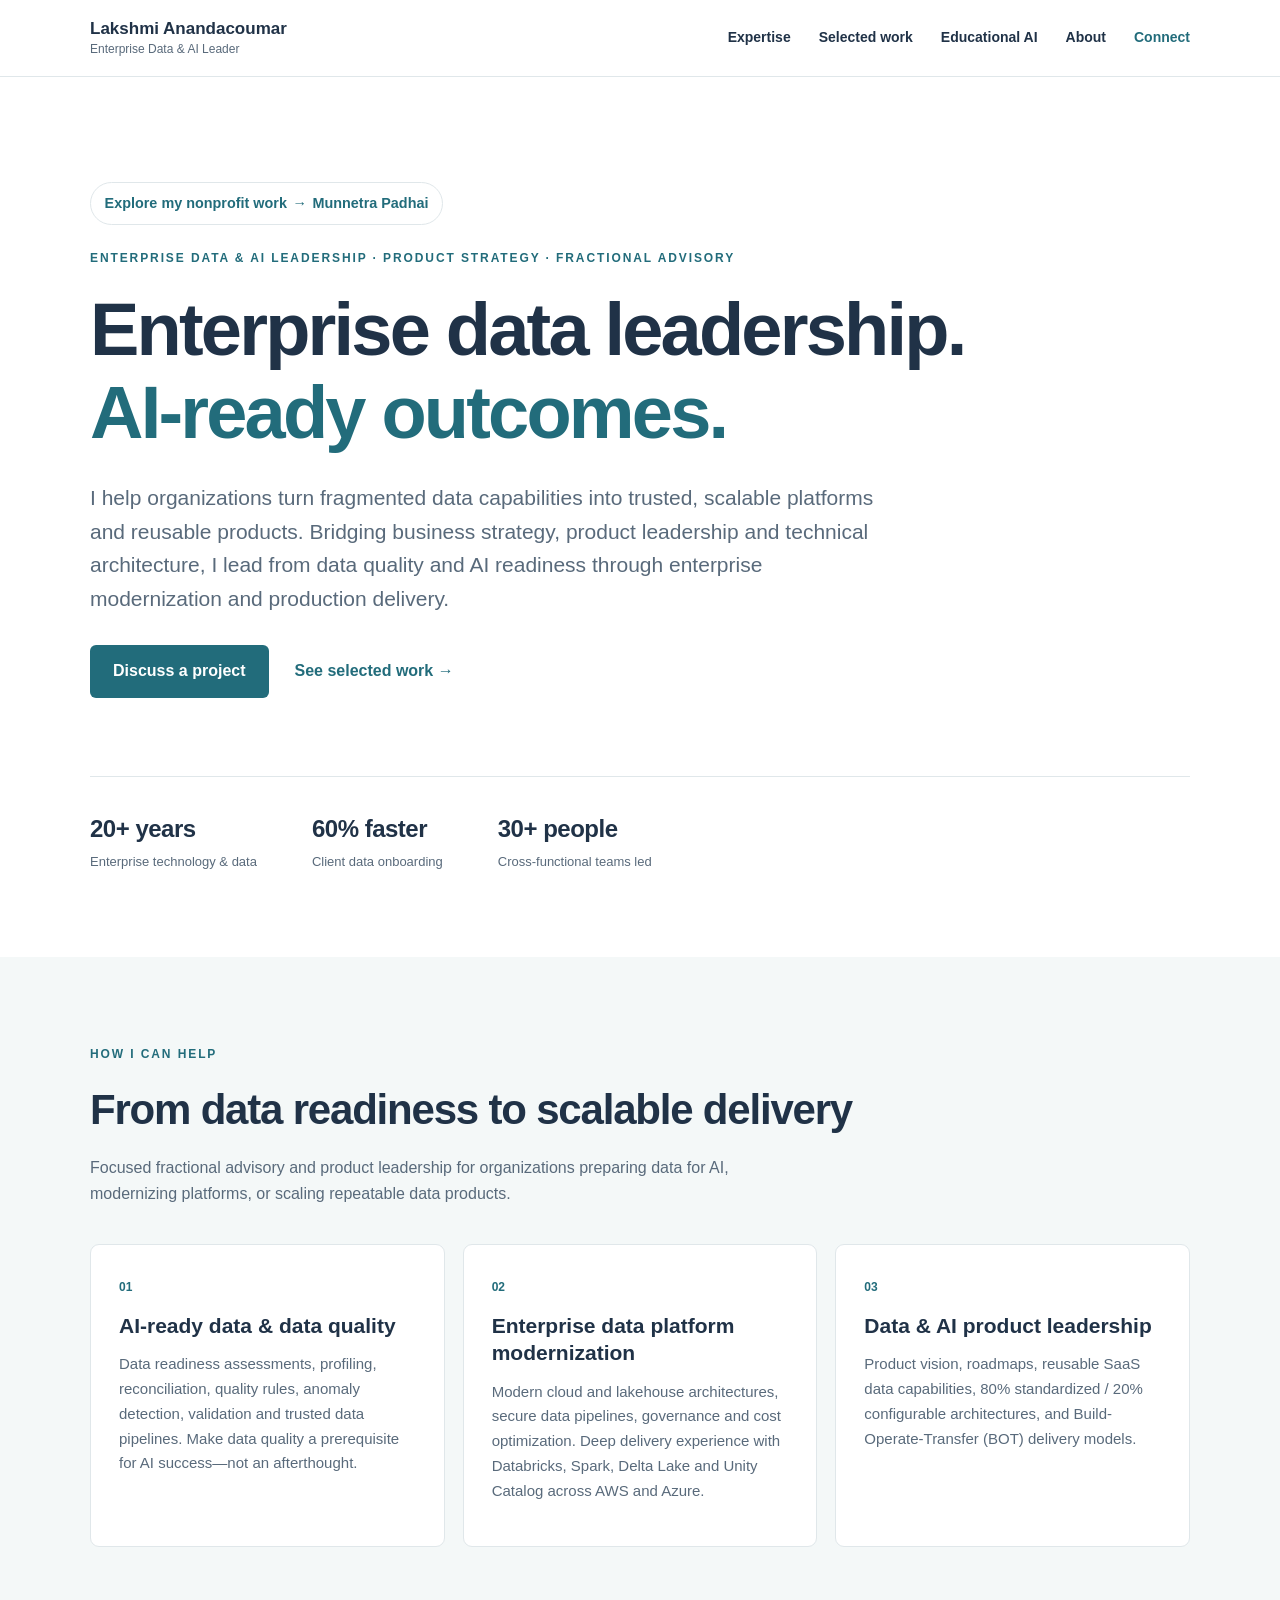
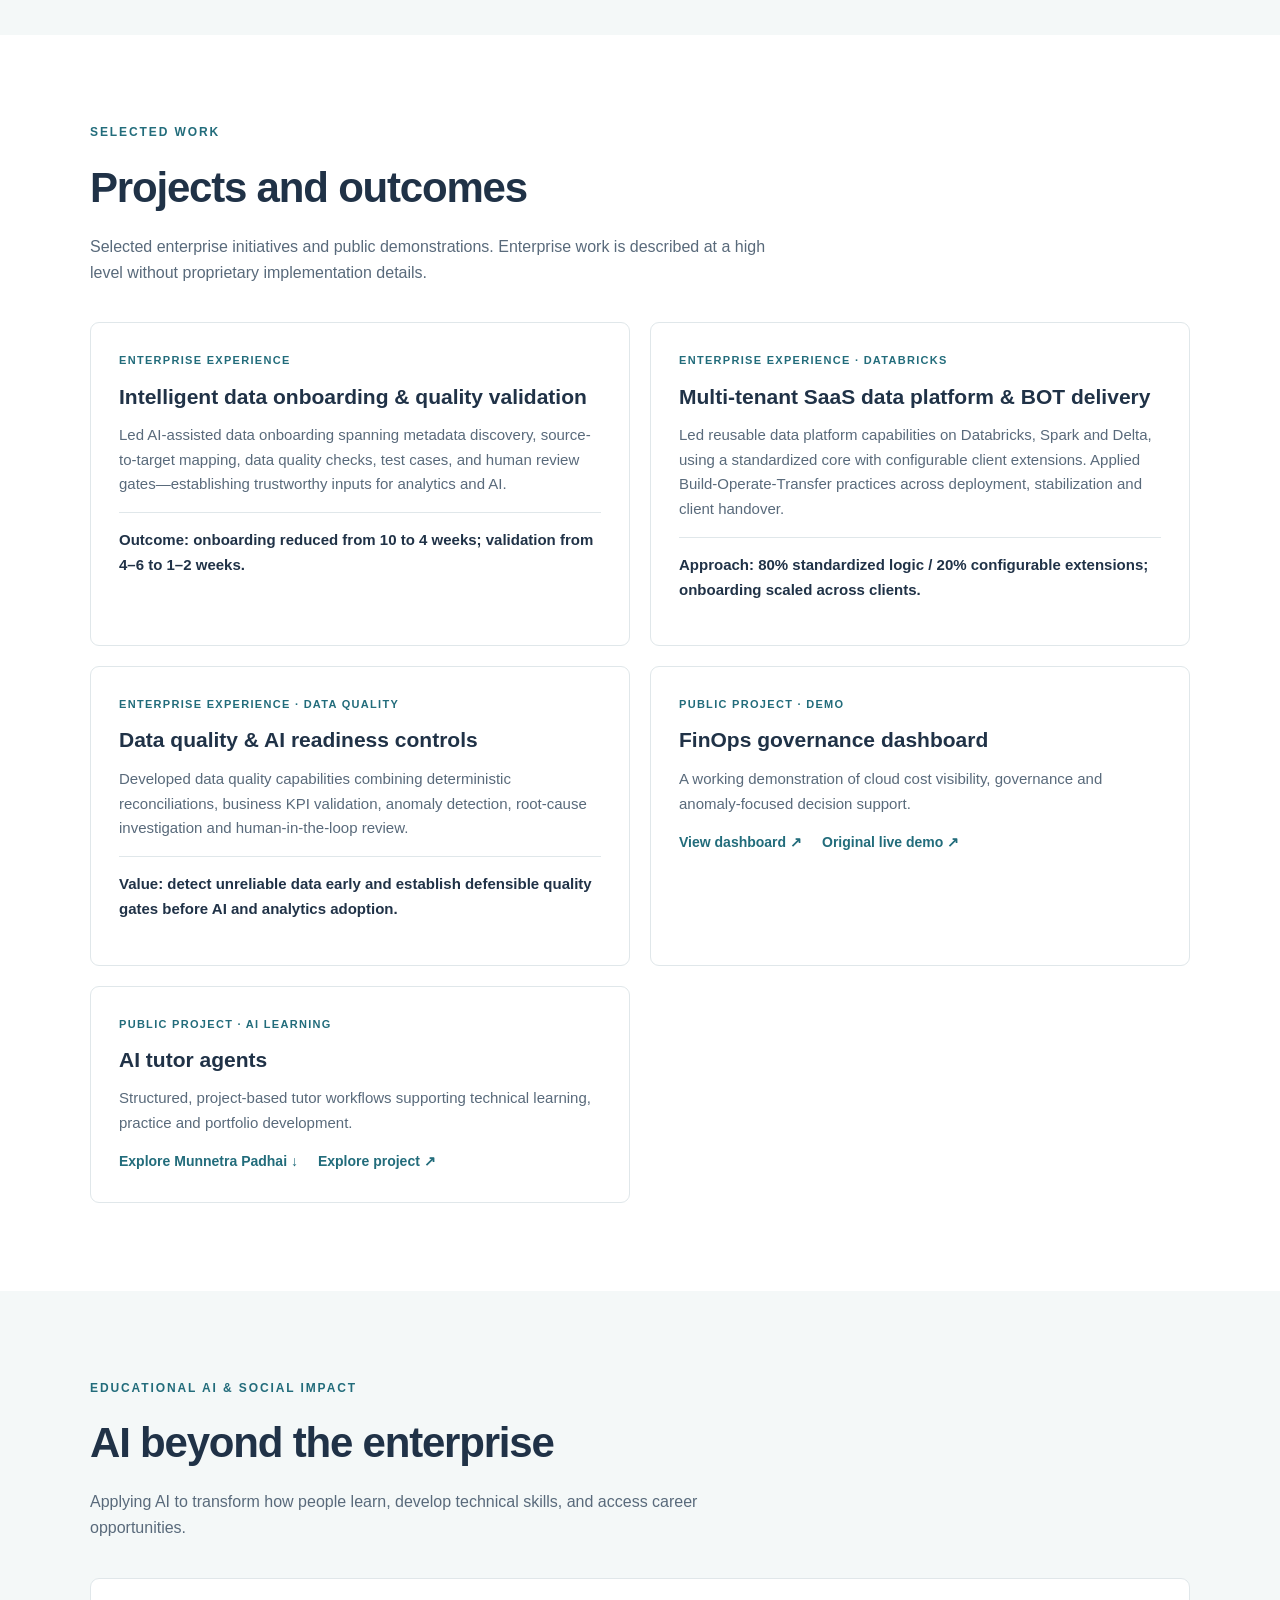
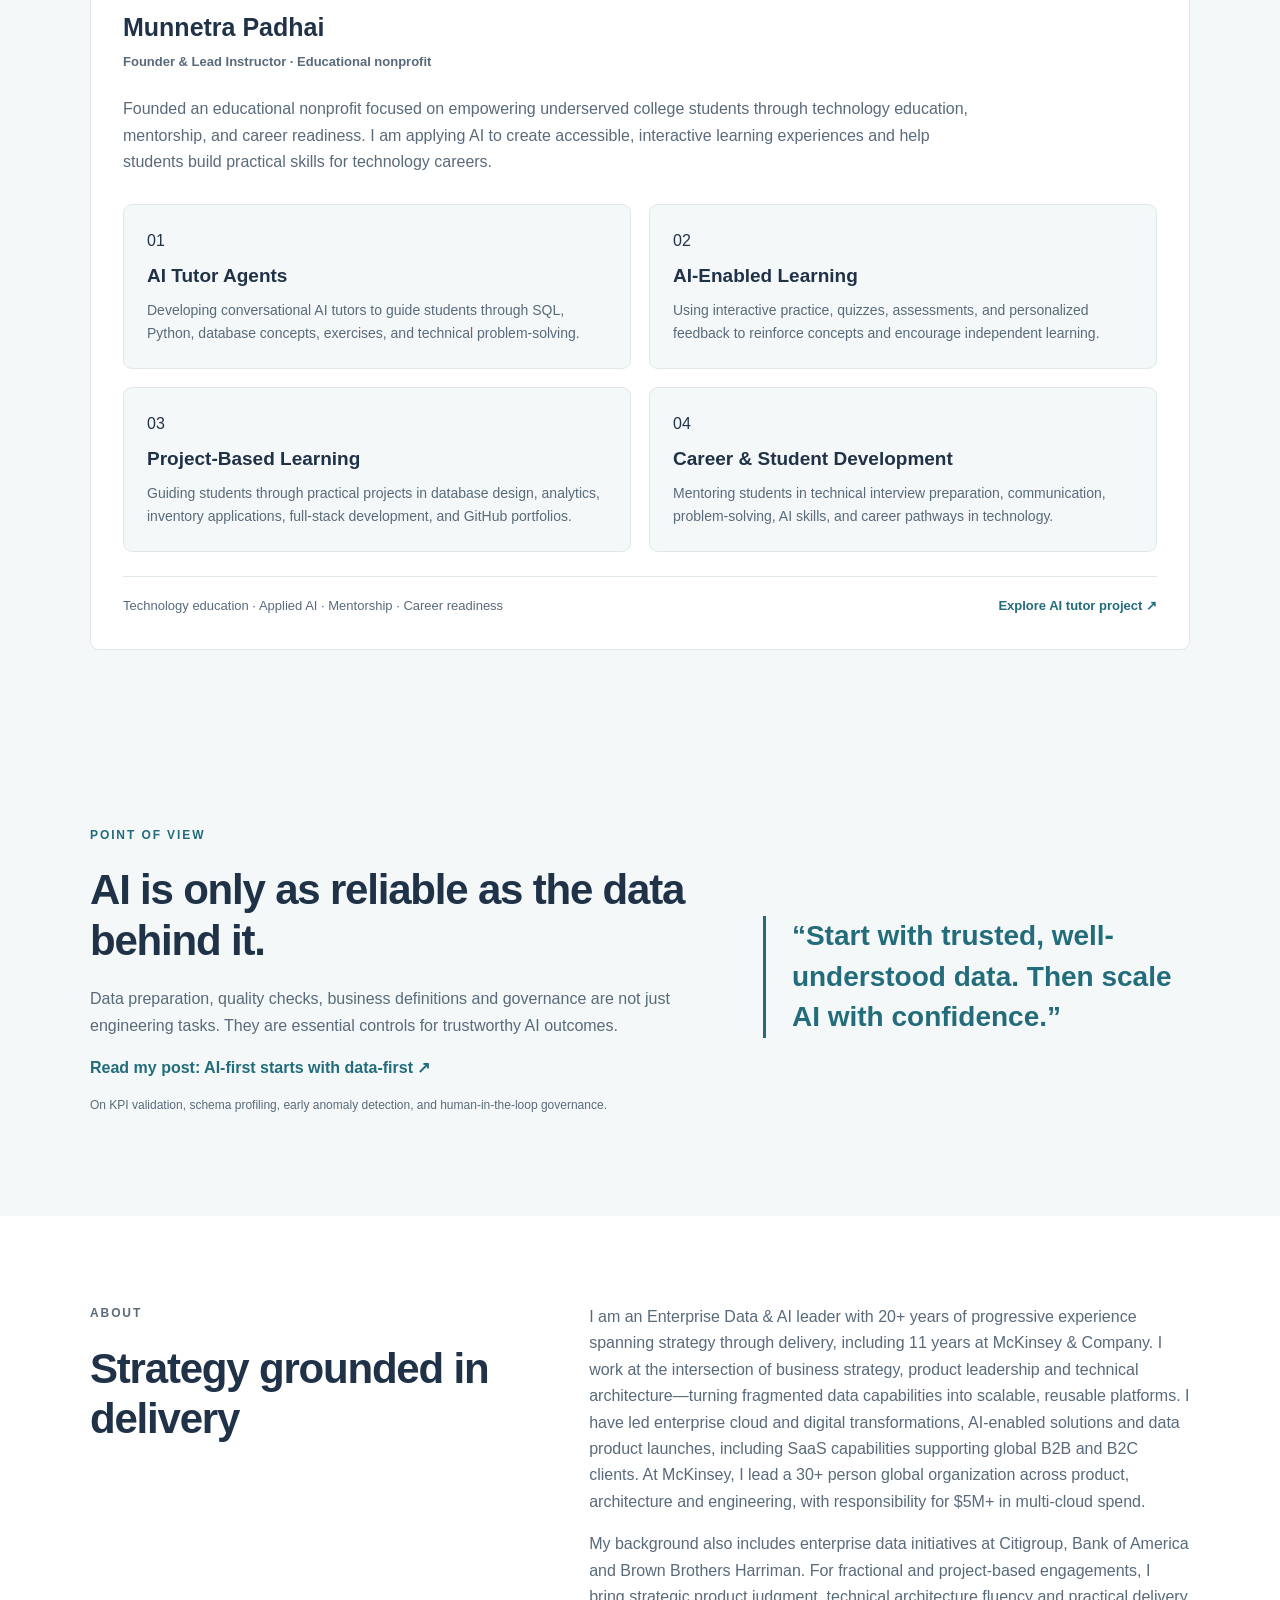
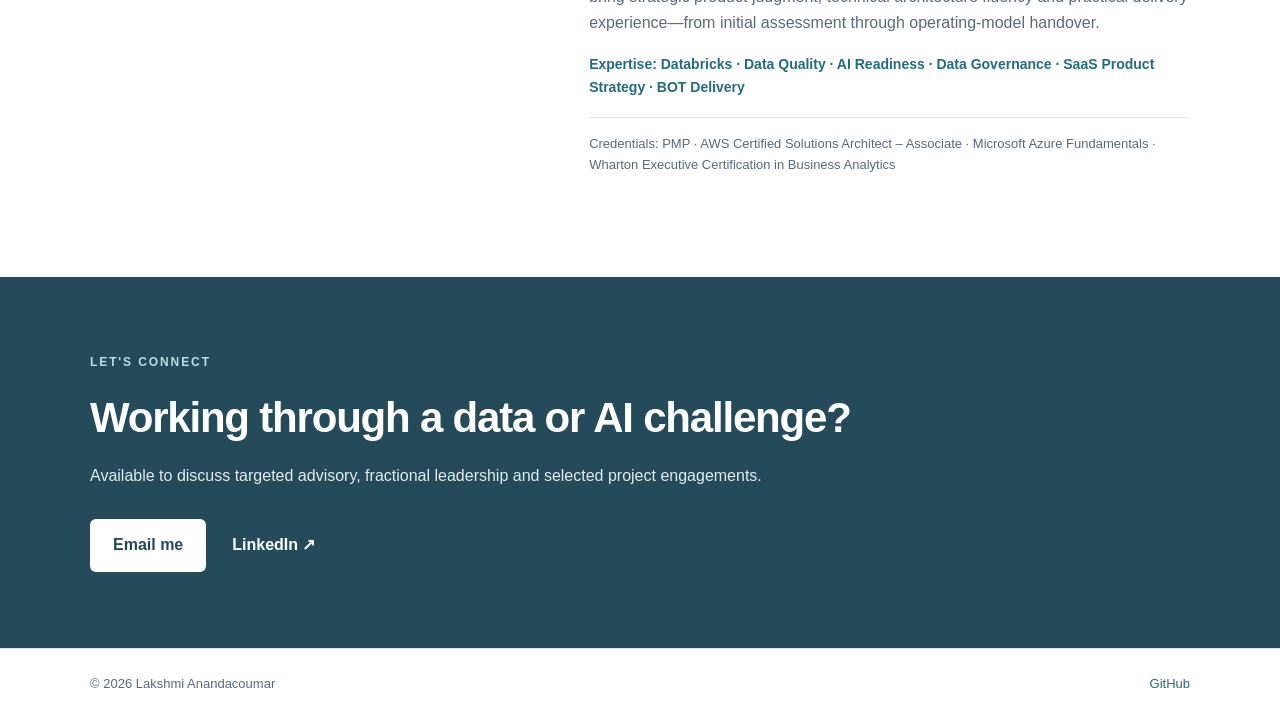
==== commit fbed4eb7: "Add files via upload" ====
--- a/index.html
+++ b/index.html
@@ -1,7 +1,7 @@
 <!doctype html>
 <html lang="en"><head><meta charset="utf-8"><meta name="viewport" content="width=device-width,initial-scale=1"><meta name="description" content="Enterprise Data & AI product leader advising on trusted data foundations, enterprise platform modernization, reusable SaaS platforms and AI-ready governance."><title>Lakshmi Anandacoumar | Enterprise Data & AI Leadership</title><link rel="stylesheet" href="styles.css"></head>
 <body><header class="header"><div class="wrap nav"><a class="brand" href="#home">Lakshmi Anandacoumar<span>Enterprise Data & AI Leader</span></a><button class="menu" id="menu" aria-expanded="false" aria-controls="links">Menu ☰</button><nav id="links" aria-label="Main navigation"><a href="#focus">Expertise</a><a href="#work">Selected work</a><a href="#munnetra-padhai">Educational AI</a><a href="#about">About</a><a href="#contact" class="nav-contact">Connect</a></nav></div></header>
-<main><section id="home" class="hero wrap"><p class="eyebrow">ENTERPRISE DATA & AI LEADERSHIP · PRODUCT STRATEGY · FRACTIONAL ADVISORY</p><h1>Enterprise data leadership.<br><em>AI-ready outcomes.</em></h1><p class="lead">I help organizations turn fragmented data capabilities into trusted, scalable platforms and reusable products. Bridging business strategy, product leadership and technical architecture, I lead from data quality and AI readiness through enterprise modernization and production delivery.</p><div class="actions"><a class="button" href="mailto:lakshmi_leo@hotmail.com?subject=Data%20%26%20AI%20Advisory%20Conversation">Discuss a project</a><a class="text-link" href="#work">See selected work →</a></div><div class="metrics"><div><strong>20+ years</strong><span>Enterprise technology & data</span></div><div><strong>60% faster</strong><span>Client data onboarding</span></div><div><strong>30+ people</strong><span>Cross-functional teams led</span></div></div></section>
+<main><section id="home" class="hero wrap"><a class="impact-link" href="#munnetra-padhai">Explore my nonprofit work <span aria-hidden="true">→</span> Munnetra Padhai</a><p class="eyebrow">ENTERPRISE DATA & AI LEADERSHIP · PRODUCT STRATEGY · FRACTIONAL ADVISORY</p><h1>Enterprise data leadership.<br><em>AI-ready outcomes.</em></h1><p class="lead">I help organizations turn fragmented data capabilities into trusted, scalable platforms and reusable products. Bridging business strategy, product leadership and technical architecture, I lead from data quality and AI readiness through enterprise modernization and production delivery.</p><div class="actions"><a class="button" href="mailto:lakshmi_leo@hotmail.com?subject=Data%20%26%20AI%20Advisory%20Conversation">Discuss a project</a><a class="text-link" href="#work">See selected work →</a></div><div class="metrics"><div><strong>20+ years</strong><span>Enterprise technology & data</span></div><div><strong>60% faster</strong><span>Client data onboarding</span></div><div><strong>30+ people</strong><span>Cross-functional teams led</span></div></div></section>
 <section id="focus" class="section soft"><div class="wrap"><p class="eyebrow">HOW I CAN HELP</p><h2>From data readiness to scalable delivery</h2><p class="intro">Focused fractional advisory and product leadership for organizations preparing data for AI, modernizing platforms, or scaling repeatable data products.</p><div class="cards three"><article class="card"><span class="num">01</span><h3>AI-ready data & data quality</h3><p>Data readiness assessments, profiling, reconciliation, quality rules, anomaly detection, validation and trusted data pipelines. Make data quality a prerequisite for AI success—not an afterthought.</p></article><article class="card"><span class="num">02</span><h3>Enterprise data platform modernization</h3><p>Modern cloud and lakehouse architectures, secure data pipelines, governance and cost optimization. Deep delivery experience with Databricks, Spark, Delta Lake and Unity Catalog across AWS and Azure.</p></article><article class="card"><span class="num">03</span><h3>Data & AI product leadership</h3><p>Product vision, roadmaps, reusable SaaS data capabilities, 80% standardized / 20% configurable architectures, and Build-Operate-Transfer (BOT) delivery models.</p></article></div></div></section>
 <section id="work" class="section"><div class="wrap"><p class="eyebrow">SELECTED WORK</p><h2>Projects and outcomes</h2><p class="intro">Selected enterprise initiatives and public demonstrations. Enterprise work is described at a high level without proprietary implementation details.</p><div class="work-grid"><article class="work-card"><div class="work-type">ENTERPRISE EXPERIENCE</div><h3>Intelligent data onboarding & quality validation</h3><p>Led AI-assisted data onboarding spanning metadata discovery, source-to-target mapping, data quality checks, test cases, and human review gates—establishing trustworthy inputs for analytics and AI.</p><p class="result">Outcome: onboarding reduced from 10 to 4 weeks; validation from 4–6 to 1–2 weeks.</p></article><article class="work-card"><div class="work-type">ENTERPRISE EXPERIENCE · DATABRICKS</div><h3>Multi-tenant SaaS data platform & BOT delivery</h3><p>Led reusable data platform capabilities on Databricks, Spark and Delta, using a standardized core with configurable client extensions. Applied Build-Operate-Transfer practices across deployment, stabilization and client handover.</p><p class="result">Approach: 80% standardized logic / 20% configurable extensions; onboarding scaled across clients.</p></article><article class="work-card"><div class="work-type">ENTERPRISE EXPERIENCE · DATA QUALITY</div><h3>Data quality & AI readiness controls</h3><p>Developed data quality capabilities combining deterministic reconciliations, business KPI validation, anomaly detection, root-cause investigation and human-in-the-loop review.</p><p class="result">Value: detect unreliable data early and establish defensible quality gates before AI and analytics adoption.</p></article><article class="work-card"><div class="work-type">PUBLIC PROJECT · DEMO</div><h3>FinOps governance dashboard</h3><p>A working demonstration of cloud cost visibility, governance and anomaly-focused decision support.</p><div class="card-links"><a href="finops/index.html" target="_blank" rel="noopener noreferrer">View dashboard ↗</a><a href="https://lakshmianandacoumar.github.io/finops-cost-governance-dashboard/" target="_blank" rel="noopener noreferrer">Original live demo ↗</a></div></article><article class="work-card"><div class="work-type">PUBLIC PROJECT · AI LEARNING</div><h3>AI tutor agents</h3><p>Structured, project-based tutor workflows supporting technical learning, practice and portfolio development.</p><div class="card-links"><a href="#munnetra-padhai">Explore Munnetra Padhai ↓</a><a href="https://github.com/Lakshmi-AI-Data/interactive-ai-tutor-agents" target="_blank" rel="noopener noreferrer">Explore project ↗</a></div></article></div></div></section>
 <section id="munnetra-padhai" class="section soft"><div class="wrap">
--- a/styles.css
+++ b/styles.css
@@ -14,3 +14,25 @@
 .munnetra-footer{display:flex;justify-content:space-between;align-items:center;gap:18px;flex-wrap:wrap;border-top:1px solid var(--line);padding-top:18px;margin-top:24px;font-size:13px;color:var(--muted)}
 .munnetra-footer a{font-weight:700;text-decoration:none}
 @media(max-width:760px){.munnetra-panel{padding:21px}.munnetra-grid{grid-template-columns:1fr}.munnetra-footer{align-items:flex-start;flex-direction:column}}
+
+
+/* Subtle homepage link to the educational nonprofit section */
+.impact-link {
+  display: inline-flex;
+  align-items: center;
+  gap: 0.35rem;
+  margin: 0 0 1.5rem;
+  padding: 0.55rem 0.85rem;
+  border: 1px solid var(--line);
+  border-radius: 999px;
+  color: var(--accent);
+  background: #fff;
+  font-size: 0.9rem;
+  font-weight: 600;
+  text-decoration: none;
+  transition: border-color 0.2s ease, background 0.2s ease;
+}
+.impact-link:hover {
+  border-color: var(--accent);
+  background: var(--soft);
+}
